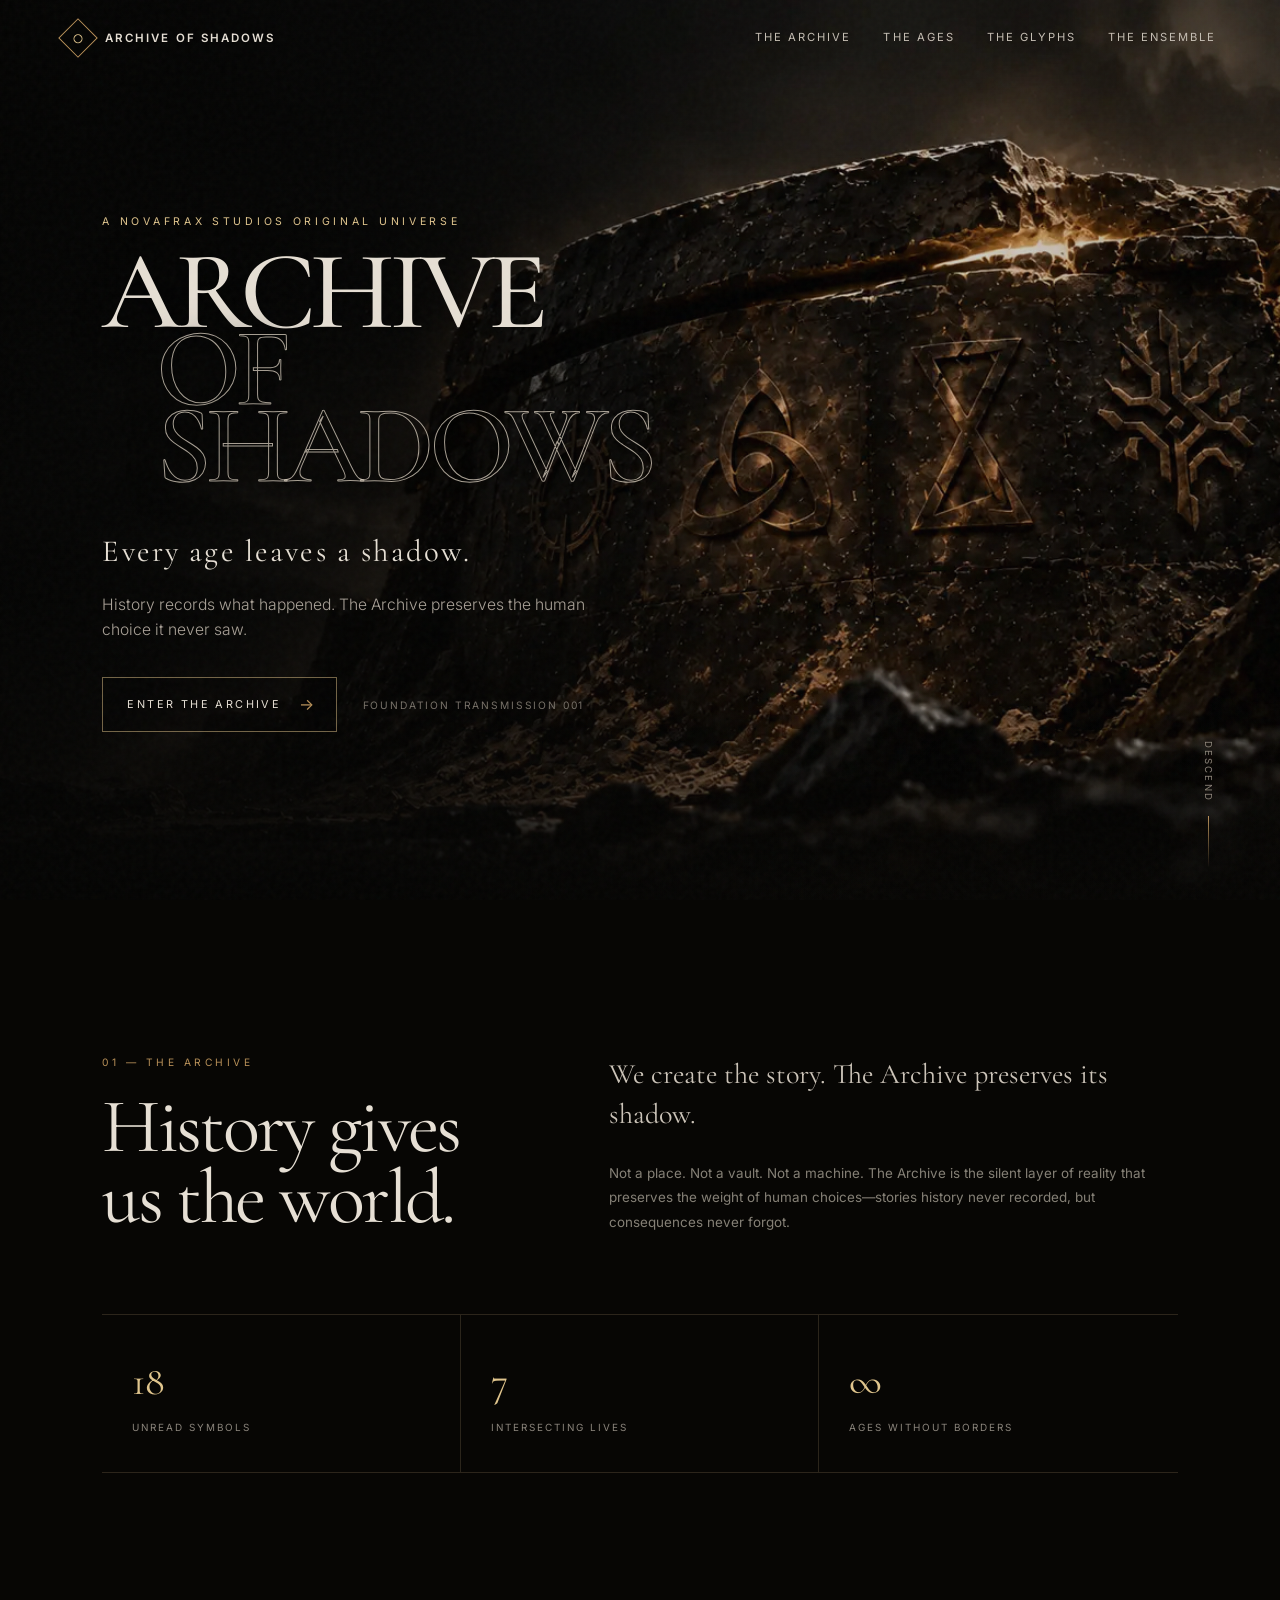
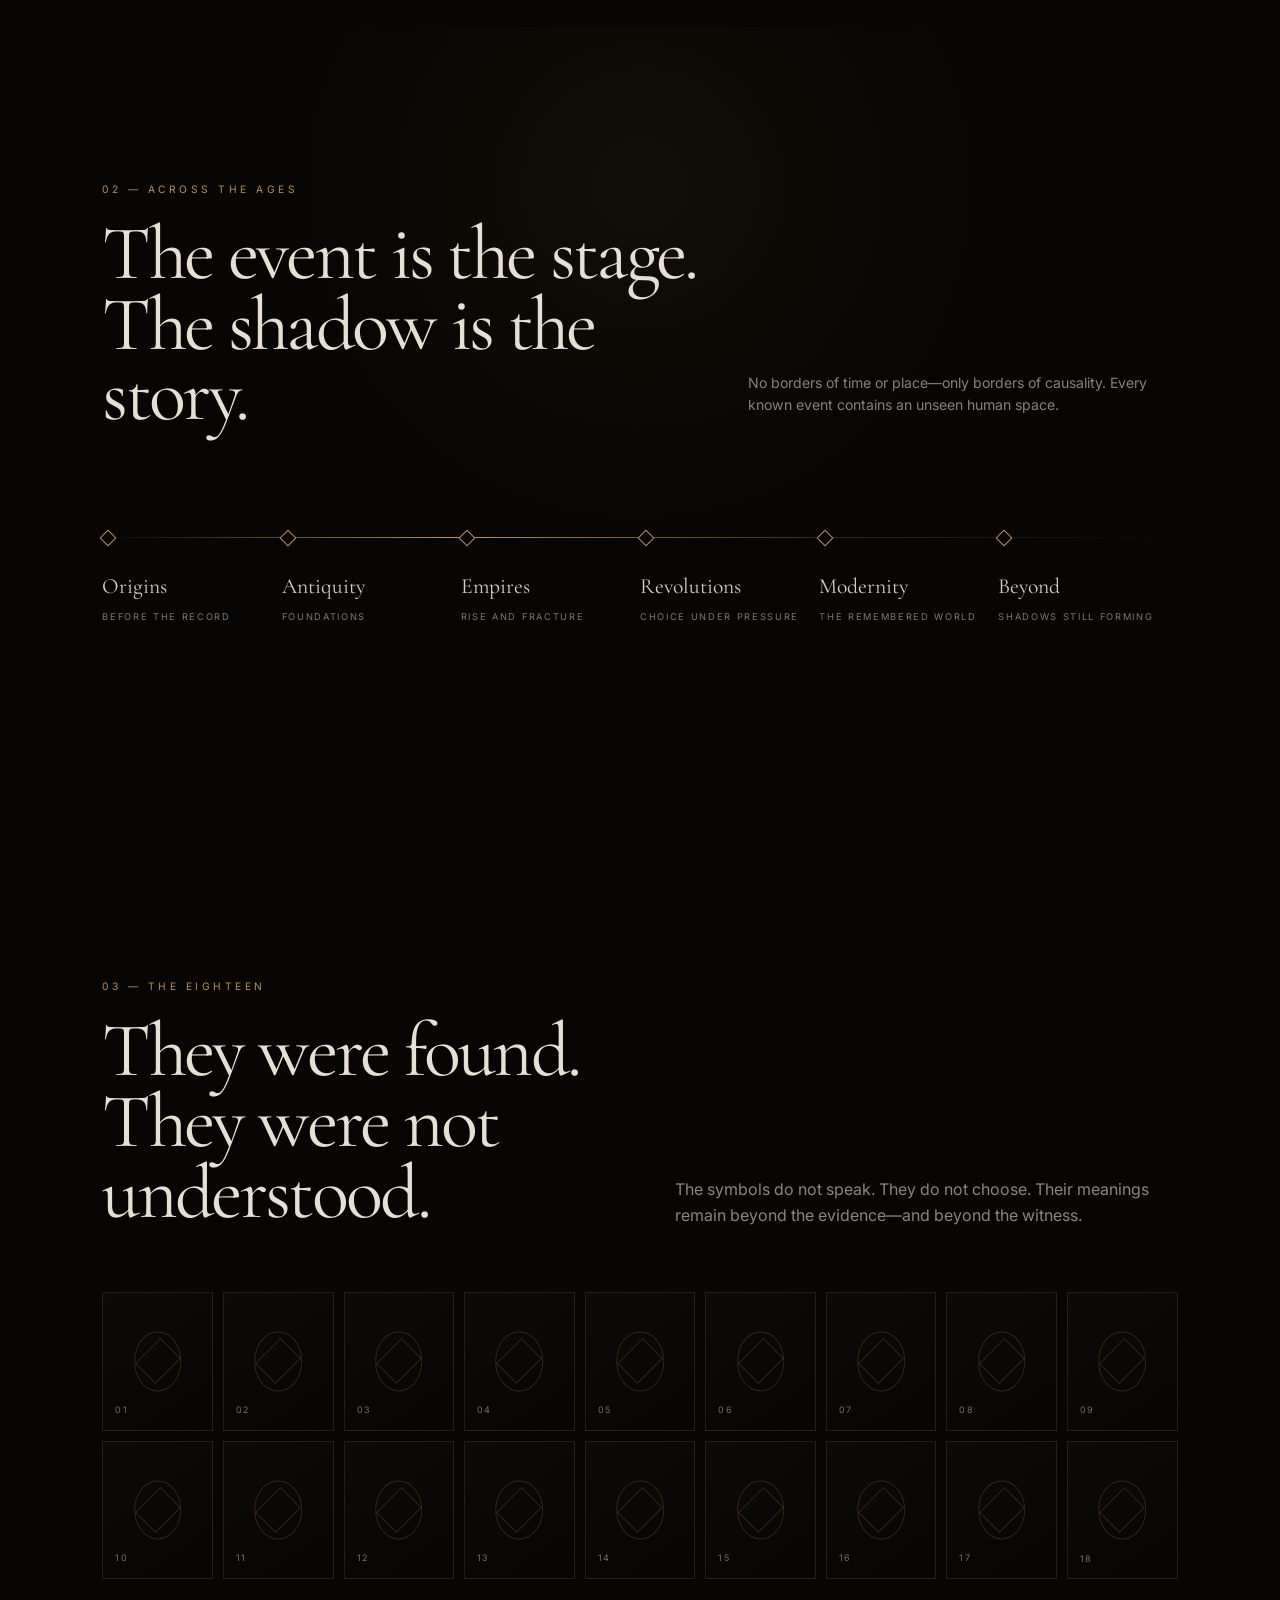
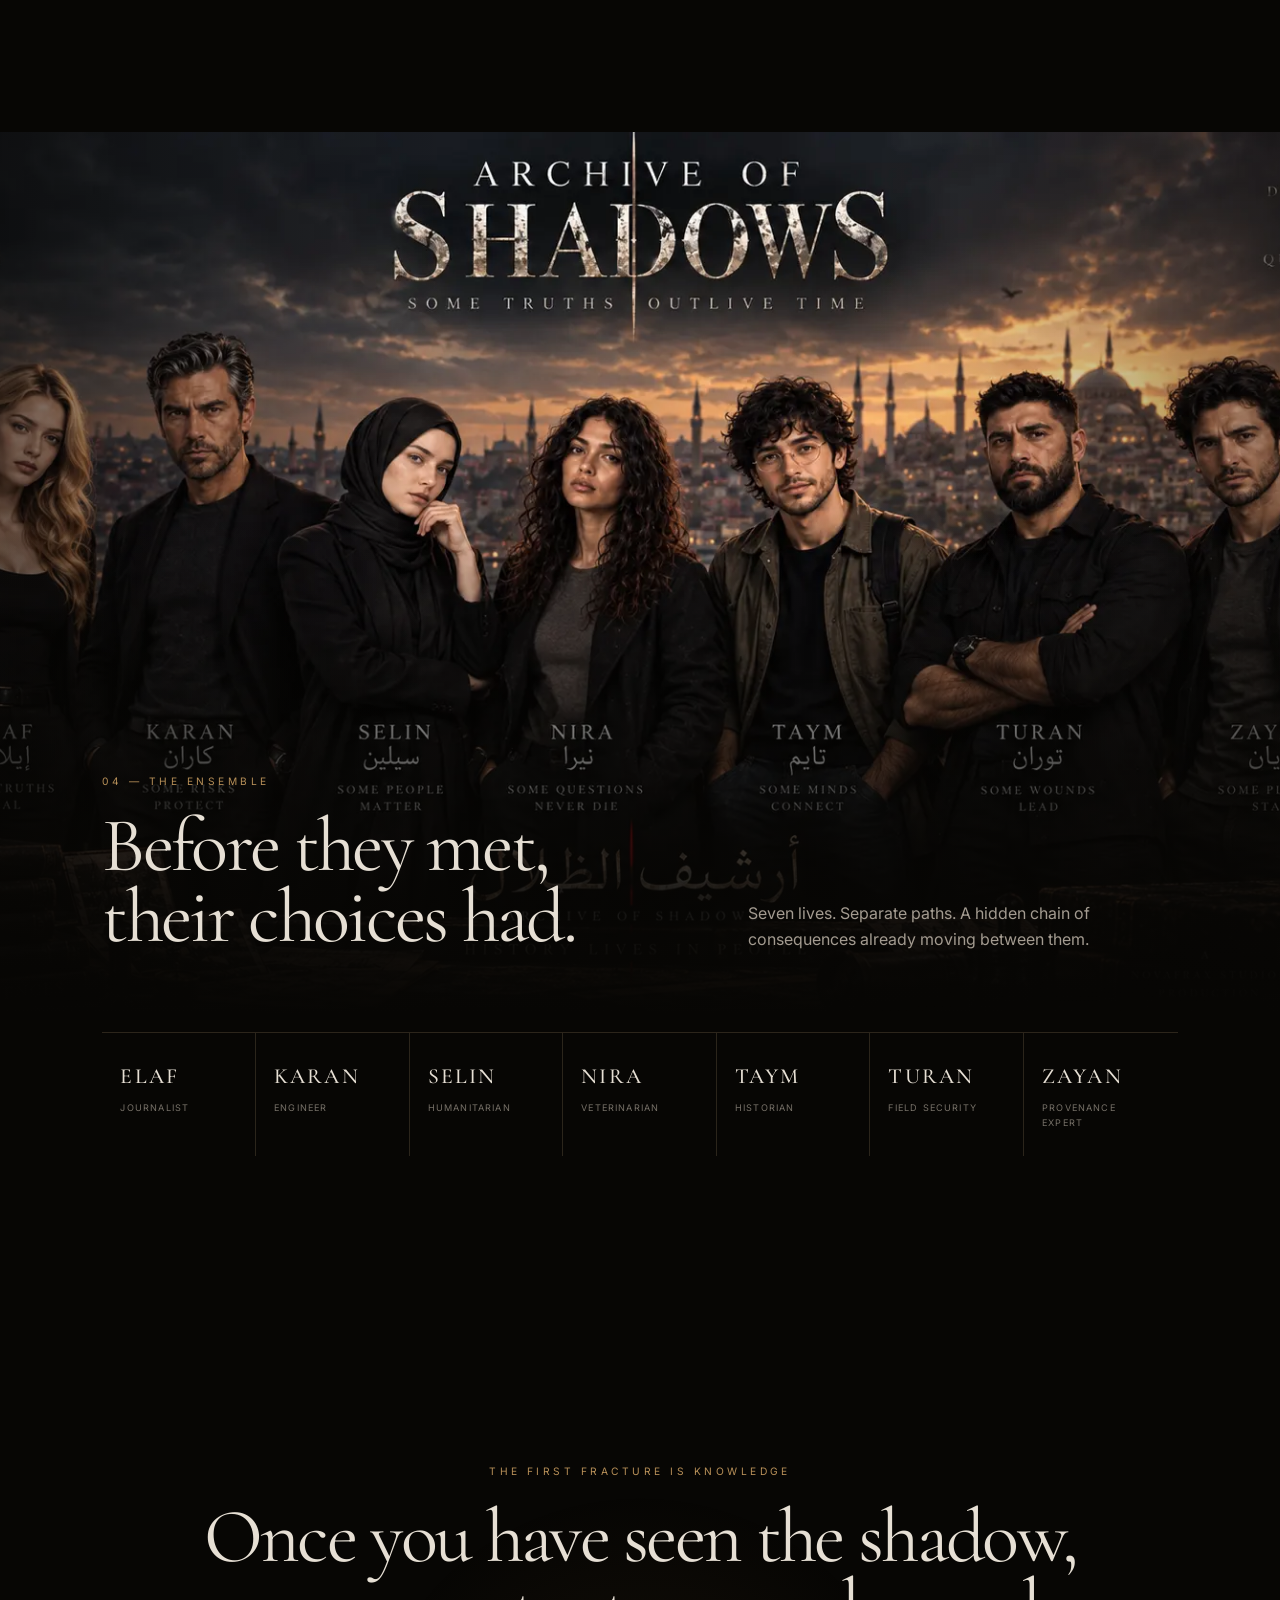
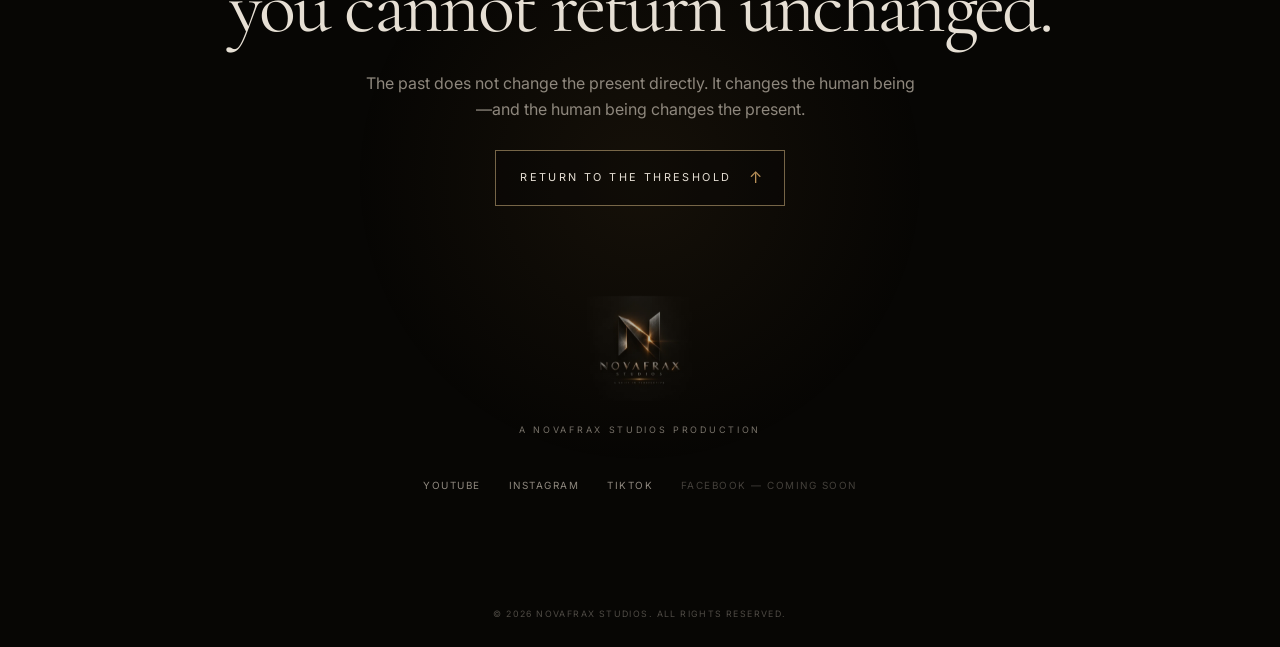
==== index.html @ 99625506 "Transform holding page into Archive of Shadows cinematic gateway" ====
<!doctype html>
<html lang="en">
<head>
  <meta charset="utf-8">
  <meta name="viewport" content="width=device-width,initial-scale=1,viewport-fit=cover">
  <title>Archive of Shadows — Every Age Leaves a Shadow</title>
  <meta name="description" content="A cinematic original universe where history gives us the world—and we reveal the human stories it never recorded.">
  <meta name="theme-color" content="#070604">
  <meta property="og:title" content="Archive of Shadows">
  <meta property="og:description" content="Every age leaves a shadow.">
  <meta property="og:type" content="website">
  <meta property="og:url" content="https://novafraxstudios.com">
  <link rel="preload" href="assets/archive-hero.webp" as="image" type="image/webp" fetchpriority="high">
  <link rel="icon" type="image/svg+xml" href="data:image/svg+xml,%3Csvg xmlns='http://www.w3.org/2000/svg' viewBox='0 0 64 64'%3E%3Crect width='64' height='64' rx='12' fill='%23070604'/%3E%3Cpath d='M32 10 48 19v26L32 54 16 45V19Z' fill='none' stroke='%23b99159' stroke-width='2'/%3E%3Cpath d='M32 17v30M20 24l24 16M44 24 20 40' stroke='%23d6b77e' stroke-width='1.5'/%3E%3Ccircle cx='32' cy='32' r='4' fill='%23d6b77e'/%3E%3C/svg%3E">
  <style>
    @import url('https://fonts.googleapis.com/css2?family=Cormorant+Garamond:wght@400;500;600&family=Inter:wght@300;400;500;600&display=swap');
    :root{--ink:#070604;--paper:#e6dfd4;--muted:#9c958a;--gold:#b99159;--gold2:#e0c58d;--line:rgba(213,185,132,.18);--serif:'Cormorant Garamond',Georgia,serif;--sans:Inter,Arial,sans-serif}
    *{box-sizing:border-box}html{scroll-behavior:smooth;background:var(--ink)}body{margin:0;background:var(--ink);color:var(--paper);font-family:var(--sans);font-size:16px;line-height:1.6;overflow-x:hidden}a{color:inherit}button,a{-webkit-tap-highlight-color:transparent}.grain{position:fixed;inset:0;z-index:99;pointer-events:none;opacity:.055;background-image:url("data:image/svg+xml,%3Csvg viewBox='0 0 180 180' xmlns='http://www.w3.org/2000/svg'%3E%3Cfilter id='n'%3E%3CfeTurbulence type='fractalNoise' baseFrequency='.9' numOctaves='4' stitchTiles='stitch'/%3E%3C/filter%3E%3Crect width='100%25' height='100%25' filter='url(%23n)' opacity='.6'/%3E%3C/svg%3E")}.nav{position:fixed;top:0;left:0;right:0;z-index:40;display:flex;align-items:center;justify-content:space-between;padding:24px clamp(22px,5vw,76px);transition:.4s}.nav.scrolled{background:rgba(7,6,4,.84);backdrop-filter:blur(18px);border-bottom:1px solid var(--line);padding-top:15px;padding-bottom:15px}.wordmark{text-decoration:none;display:flex;gap:13px;align-items:center;letter-spacing:.18em;font-size:.72rem;font-weight:600}.seal{width:28px;height:28px;border:1px solid var(--gold);transform:rotate(45deg);display:grid;place-items:center}.seal:after{content:'';width:7px;height:7px;border:1px solid var(--gold2);border-radius:50%}.navlinks{display:flex;gap:32px}.navlinks a{text-decoration:none;color:#c5beb3;font-size:.7rem;letter-spacing:.18em;text-transform:uppercase;position:relative}.navlinks a:after{content:'';position:absolute;left:0;right:100%;bottom:-7px;height:1px;background:var(--gold);transition:.35s}.navlinks a:hover:after,.navlinks a:focus-visible:after{right:0}.menu{display:none;background:none;border:0;color:white;font-size:1.25rem}.hero{min-height:100svh;position:relative;display:flex;align-items:center;padding:130px clamp(24px,8vw,144px) 84px;isolation:isolate}.hero:before{content:'';position:absolute;inset:0;z-index:-3;background:url('assets/archive-hero.webp') center/cover no-repeat}.hero:after{content:'';position:absolute;inset:0;z-index:-2;background:linear-gradient(90deg,rgba(4,4,3,.96) 0%,rgba(4,4,3,.78) 31%,rgba(4,4,3,.15) 66%,rgba(4,4,3,.3) 100%),linear-gradient(0deg,#070604 0%,transparent 24%)}.hero-copy{width:min(680px,54vw);animation:rise 1.25s cubic-bezier(.2,.8,.2,1) both}.eyebrow{color:var(--gold2);font-size:.66rem;letter-spacing:.35em;text-transform:uppercase;margin-bottom:24px}.hero h1{font-family:var(--serif);font-size:clamp(4.2rem,8.7vw,9rem);font-weight:500;letter-spacing:-.055em;line-height:.69;margin:0;text-shadow:0 4px 35px #000}.hero h1 span{display:block;margin-left:.48em;color:transparent;-webkit-text-stroke:1px rgba(235,224,206,.7)}.promise{font-family:var(--serif);font-size:clamp(1.45rem,2.4vw,2.15rem);font-weight:400;letter-spacing:.07em;margin:42px 0 12px}.lede{max-width:535px;color:#aaa298;font-weight:300;font-size:.98rem}.hero-actions{display:flex;align-items:center;gap:26px;margin-top:35px}.primary{display:inline-flex;align-items:center;gap:18px;text-decoration:none;border:1px solid rgba(217,188,132,.52);padding:14px 19px 14px 24px;font-size:.68rem;letter-spacing:.22em;text-transform:uppercase;background:rgba(5,5,4,.3);transition:.35s}.primary b{font-size:1rem;color:var(--gold);font-weight:400;transition:.35s}.primary:hover{background:rgba(185,145,89,.12);border-color:var(--gold2)}.primary:hover b{transform:translateX(4px)}.chapter{color:#777168;font-size:.64rem;letter-spacing:.18em;text-transform:uppercase}.scroll-mark{position:absolute;bottom:32px;right:5vw;display:flex;align-items:center;gap:14px;color:#8a8277;font-size:.6rem;letter-spacing:.22em;text-transform:uppercase;writing-mode:vertical-rl}.scroll-mark:after{content:'';height:52px;width:1px;background:linear-gradient(var(--gold),transparent)}.section{padding:clamp(90px,12vw,180px) clamp(24px,8vw,144px);position:relative}.kicker{font-size:.64rem;letter-spacing:.34em;text-transform:uppercase;color:var(--gold);margin-bottom:22px}.display{font-family:var(--serif);font-weight:400;font-size:clamp(3rem,6vw,6.2rem);letter-spacing:-.035em;line-height:.92;margin:0}.manifesto{display:grid;grid-template-columns:.8fr 1.2fr;gap:clamp(50px,10vw,160px);align-items:start}.manifesto .copy{max-width:680px}.manifesto .copy p{font-family:var(--serif);font-size:clamp(1.35rem,2.2vw,2rem);line-height:1.45;color:#cbc3b8;margin:0 0 26px}.manifesto .copy small{display:block;color:#858076;font-size:.84rem;line-height:1.8}.axioms{margin-top:80px;border-top:1px solid var(--line);border-bottom:1px solid var(--line);display:grid;grid-template-columns:repeat(3,1fr)}.axiom{padding:34px 30px;border-right:1px solid var(--line)}.axiom:last-child{border:0}.axiom b{display:block;font-family:var(--serif);font-size:2.5rem;font-weight:400;color:var(--gold2)}.axiom span{font-size:.62rem;letter-spacing:.2em;text-transform:uppercase;color:#8b857c}.timeline{background:radial-gradient(circle at 50% 20%,rgba(156,117,62,.08),transparent 42%)}.timeline-head{display:flex;justify-content:space-between;align-items:end;gap:30px}.timeline-head p{max-width:430px;color:#888177;font-size:.88rem}.ages{position:relative;margin-top:90px;display:grid;grid-template-columns:repeat(6,1fr);gap:0}.ages:before{content:'';position:absolute;left:0;right:0;top:16px;height:1px;background:linear-gradient(90deg,transparent,var(--gold),rgba(185,145,89,.25),transparent)}.age{position:relative;padding-top:48px;color:#7e786f;min-height:150px}.age:before{content:'';position:absolute;top:11px;left:0;width:10px;height:10px;border:1px solid var(--gold);background:var(--ink);transform:rotate(45deg);transition:.4s}.age:hover:before{background:var(--gold);box-shadow:0 0 22px rgba(217,174,106,.55)}.age b{font-family:var(--serif);font-weight:400;color:#d7cfc2;font-size:1.35rem}.age span{display:block;font-size:.58rem;letter-spacing:.18em;text-transform:uppercase;margin-top:7px}.glyph-section{overflow:hidden}.glyph-intro{display:grid;grid-template-columns:1fr 1fr;gap:70px;align-items:end}.glyph-intro p{max-width:480px;color:#8c857b;margin:0}.glyph-grid{display:grid;grid-template-columns:repeat(9,1fr);gap:10px;margin-top:64px}.glyph{aspect-ratio:1/1.25;border:1px solid rgba(203,177,129,.14);background:linear-gradient(145deg,rgba(255,255,255,.025),rgba(255,255,255,0));color:#756f66;display:flex;align-items:flex-end;justify-content:space-between;padding:12px;position:relative;overflow:hidden;cursor:default;transition:.45s}.glyph:before,.glyph:after{content:'';position:absolute;left:50%;top:50%;border:1px solid rgba(185,145,89,.22);transform:translate(-50%,-50%) rotate(45deg);transition:.5s}.glyph:before{width:25%;height:25%}.glyph:after{width:42%;height:42%;border-radius:50%;transform:translate(-50%,-50%)}.glyph:hover{border-color:rgba(215,183,126,.55);background:radial-gradient(circle at 50% 47%,rgba(185,145,89,.12),transparent 55%);color:var(--gold2)}.glyph:hover:before{transform:translate(-50%,-50%) rotate(135deg);box-shadow:0 0 20px rgba(185,145,89,.2)}.glyph:hover:after{transform:translate(-50%,-50%) scale(.8)}.glyph span{font-size:.56rem;letter-spacing:.14em}.glyph i{font-style:normal;font-size:.5rem;letter-spacing:.12em;opacity:0;transition:.4s}.glyph:hover i{opacity:1}.ensemble{min-height:100vh;display:flex;align-items:flex-end;background:#080706 url('assets/the-ensemble.webp') center 18%/cover no-repeat;padding-bottom:80px;isolation:isolate}.ensemble:after{content:'';position:absolute;inset:0;z-index:-1;background:linear-gradient(0deg,#070604 2%,rgba(7,6,4,.9) 15%,transparent 58%),linear-gradient(90deg,rgba(7,6,4,.55),transparent 35%,transparent 68%,rgba(7,6,4,.35))}.ensemble-copy{width:100%;display:flex;align-items:end;justify-content:space-between;gap:40px}.ensemble-copy p{max-width:430px;color:#a39b90;margin:0}.names{padding-top:0}.name-grid{display:grid;grid-template-columns:repeat(7,1fr);border-top:1px solid var(--line)}.person{padding:26px 18px;border-right:1px solid var(--line)}.person:last-child{border:0}.person b{font-family:var(--serif);font-weight:500;font-size:1.35rem;letter-spacing:.1em}.person span{display:block;color:#777168;font-size:.57rem;letter-spacing:.13em;text-transform:uppercase;margin-top:7px}.finale{text-align:center;min-height:80vh;display:flex;flex-direction:column;justify-content:center;align-items:center;background:radial-gradient(circle at 50% 50%,rgba(153,113,56,.1),transparent 36%)}.finale .display{max-width:920px}.finale p{color:#8e877d;max-width:560px;margin:28px auto}.producer{margin-top:90px}.producer img{width:105px;opacity:.72;mix-blend-mode:screen}.producer span{display:block;color:#777168;font-size:.56rem;letter-spacing:.3em;text-transform:uppercase;margin-top:15px}.social{display:flex;gap:28px;margin-top:40px}.social a,.social span{text-decoration:none;color:#8f887f;font-size:.62rem;letter-spacing:.15em;text-transform:uppercase}.social a:hover{color:var(--gold2)}.social .soon{opacity:.45}.copyright{position:absolute;bottom:26px;color:#4f4b45;font-size:.55rem;letter-spacing:.16em;text-transform:uppercase}.reveal{opacity:0;transform:translateY(35px);transition:opacity .9s,transform .9s}.reveal.visible{opacity:1;transform:none}@keyframes rise{from{opacity:0;transform:translateY(28px)}to{opacity:1;transform:none}}
    @media(max-width:900px){.navlinks{display:none}.menu{display:block}.hero{align-items:flex-end;padding-bottom:120px}.hero:before{background-position:62% center}.hero:after{background:linear-gradient(0deg,#070604 3%,rgba(7,6,4,.86) 37%,rgba(7,6,4,.17) 80%),linear-gradient(90deg,rgba(7,6,4,.76),transparent)}.hero-copy{width:100%}.hero h1{font-size:clamp(4rem,17vw,7rem);line-height:.72}.lede{max-width:90%}.manifesto,.glyph-intro{grid-template-columns:1fr}.axioms{grid-template-columns:1fr}.axiom{border-right:0;border-bottom:1px solid var(--line)}.timeline-head{display:block}.ages{grid-template-columns:repeat(3,1fr);row-gap:30px}.glyph-grid{grid-template-columns:repeat(6,1fr)}.ensemble{min-height:82vh;background-position:center top}.ensemble-copy{display:block}.ensemble-copy p{margin-top:22px}.name-grid{grid-template-columns:repeat(4,1fr)}.person:nth-child(4){border-right:0}}
    @media(max-width:560px){.nav{padding:19px 20px}.wordmark{font-size:.58rem}.hero{min-height:100svh;padding:110px 20px 90px}.hero:before{background-position:68% center}.eyebrow{font-size:.54rem;letter-spacing:.24em}.hero h1{font-size:18vw}.promise{font-size:1.5rem;margin-top:28px}.lede{font-size:.88rem}.chapter,.scroll-mark{display:none}.section{padding:90px 22px}.display{font-size:3.35rem}.ages{grid-template-columns:repeat(2,1fr)}.glyph-grid{grid-template-columns:repeat(3,1fr)}.glyph{padding:9px}.ensemble{min-height:72vh;background-size:auto 62%;background-position:center top;background-repeat:no-repeat;align-items:flex-end}.ensemble-copy .display{font-size:3rem}.name-grid{grid-template-columns:repeat(2,1fr)}.person:nth-child(even){border-right:0}.finale{min-height:88vh}.social{gap:18px;flex-wrap:wrap;justify-content:center}}
    @media(prefers-reduced-motion:reduce){html{scroll-behavior:auto}*,*:before,*:after{animation:none!important;transition:none!important}.reveal{opacity:1;transform:none}}
  </style>
</head>
<body>
  <div class="grain" aria-hidden="true"></div>
  <nav class="nav" aria-label="Primary navigation">
    <a class="wordmark" href="#top" aria-label="Archive of Shadows home"><span class="seal" aria-hidden="true"></span>ARCHIVE OF SHADOWS</a>
    <div class="navlinks"><a href="#archive">The Archive</a><a href="#ages">The Ages</a><a href="#glyphs">The Glyphs</a><a href="#ensemble">The Ensemble</a></div>
    <button class="menu" aria-label="Open navigation" aria-expanded="false">☰</button>
  </nav>

  <header class="hero" id="top">
    <div class="hero-copy">
      <div class="eyebrow">A Novafrax Studios Original Universe</div>
      <h1>ARCHIVE <span>OF SHADOWS</span></h1>
      <div class="promise">Every age leaves a shadow.</div>
      <p class="lede">History records what happened. The Archive preserves the human choice it never saw.</p>
      <div class="hero-actions"><a class="primary" href="#archive">Enter the Archive <b>→</b></a><span class="chapter">Foundation transmission 001</span></div>
    </div>
    <div class="scroll-mark" aria-hidden="true">Descend</div>
  </header>

  <main>
    <section class="section" id="archive">
      <div class="manifesto reveal">
        <div><div class="kicker">01 — The Archive</div><h2 class="display">History gives us the world.</h2></div>
        <div class="copy"><p>We create the story. The Archive preserves its shadow.</p><small>Not a place. Not a vault. Not a machine. The Archive is the silent layer of reality that preserves the weight of human choices—stories history never recorded, but consequences never forgot.</small></div>
      </div>
      <div class="axioms reveal">
        <div class="axiom"><b>18</b><span>Unread symbols</span></div>
        <div class="axiom"><b>7</b><span>Intersecting lives</span></div>
        <div class="axiom"><b>∞</b><span>Ages without borders</span></div>
      </div>
    </section>

    <section class="section timeline" id="ages">
      <div class="timeline-head reveal"><div><div class="kicker">02 — Across the Ages</div><h2 class="display">The event is the stage.<br>The shadow is the story.</h2></div><p>No borders of time or place—only borders of causality. Every known event contains an unseen human space.</p></div>
      <div class="ages reveal" aria-label="Ages of history">
        <div class="age"><b>Origins</b><span>Before the record</span></div><div class="age"><b>Antiquity</b><span>Foundations</span></div><div class="age"><b>Empires</b><span>Rise and fracture</span></div><div class="age"><b>Revolutions</b><span>Choice under pressure</span></div><div class="age"><b>Modernity</b><span>The remembered world</span></div><div class="age"><b>Beyond</b><span>Shadows still forming</span></div>
      </div>
    </section>

    <section class="section glyph-section" id="glyphs">
      <div class="glyph-intro reveal"><div><div class="kicker">03 — The Eighteen</div><h2 class="display">They were found.<br>They were not understood.</h2></div><p>The symbols do not speak. They do not choose. Their meanings remain beyond the evidence—and beyond the witness.</p></div>
      <div class="glyph-grid reveal" aria-label="Eighteen unidentified glyphs">
        <div class="glyph"><span>01</span><i>UNREAD</i></div><div class="glyph"><span>02</span><i>UNREAD</i></div><div class="glyph"><span>03</span><i>UNREAD</i></div><div class="glyph"><span>04</span><i>UNREAD</i></div><div class="glyph"><span>05</span><i>UNREAD</i></div><div class="glyph"><span>06</span><i>UNREAD</i></div><div class="glyph"><span>07</span><i>UNREAD</i></div><div class="glyph"><span>08</span><i>UNREAD</i></div><div class="glyph"><span>09</span><i>UNREAD</i></div><div class="glyph"><span>10</span><i>UNREAD</i></div><div class="glyph"><span>11</span><i>UNREAD</i></div><div class="glyph"><span>12</span><i>UNREAD</i></div><div class="glyph"><span>13</span><i>UNREAD</i></div><div class="glyph"><span>14</span><i>UNREAD</i></div><div class="glyph"><span>15</span><i>UNREAD</i></div><div class="glyph"><span>16</span><i>UNREAD</i></div><div class="glyph"><span>17</span><i>UNREAD</i></div><div class="glyph"><span>18</span><i>UNREAD</i></div>
      </div>
    </section>

    <section class="section ensemble" id="ensemble">
      <div class="ensemble-copy reveal"><div><div class="kicker">04 — The Ensemble</div><h2 class="display">Before they met,<br>their choices had.</h2></div><p>Seven lives. Separate paths. A hidden chain of consequences already moving between them.</p></div>
    </section>
    <section class="section names" aria-label="The ensemble">
      <div class="name-grid reveal"><div class="person"><b>ELAF</b><span>Journalist</span></div><div class="person"><b>KARAN</b><span>Engineer</span></div><div class="person"><b>SELIN</b><span>Humanitarian</span></div><div class="person"><b>NIRA</b><span>Veterinarian</span></div><div class="person"><b>TAYM</b><span>Historian</span></div><div class="person"><b>TURAN</b><span>Field security</span></div><div class="person"><b>ZAYAN</b><span>Provenance expert</span></div></div>
    </section>

    <section class="section finale">
      <div class="kicker reveal">The first fracture is knowledge</div>
      <h2 class="display reveal">Once you have seen the shadow,<br>you cannot return unchanged.</h2>
      <p class="reveal">The past does not change the present directly. It changes the human being—and the human being changes the present.</p>
      <a class="primary reveal" href="#top">Return to the threshold <b>↑</b></a>
      <div class="producer reveal"><img src="assets/novafrax.webp" alt="Novafrax Studios"><span>A Novafrax Studios Production</span></div>
      <div class="social reveal"><a href="https://youtube.com/@NovafraxStudios" target="_blank" rel="noopener noreferrer">YouTube</a><a href="https://instagram.com/novafraxstudios" target="_blank" rel="noopener noreferrer">Instagram</a><a href="https://tiktok.com/@novafraxstudios" target="_blank" rel="noopener noreferrer">TikTok</a><span class="soon" title="Coming soon">Facebook — Coming Soon</span></div>
      <div class="copyright">© 2026 Novafrax Studios. All rights reserved.</div>
    </section>
  </main>
  <script>
    const nav=document.querySelector('.nav');addEventListener('scroll',()=>nav.classList.toggle('scrolled',scrollY>40),{passive:true});
    const io=new IntersectionObserver(es=>es.forEach(e=>{if(e.isIntersecting){e.target.classList.add('visible');io.unobserve(e.target)}}),{threshold:.12});document.querySelectorAll('.reveal').forEach(e=>io.observe(e));
    const menu=document.querySelector('.menu');menu.addEventListener('click',()=>{const open=menu.getAttribute('aria-expanded')==='true';menu.setAttribute('aria-expanded',String(!open));document.querySelector('.navlinks').style.display=open?'':'flex'});
  </script>
</body>
</html>
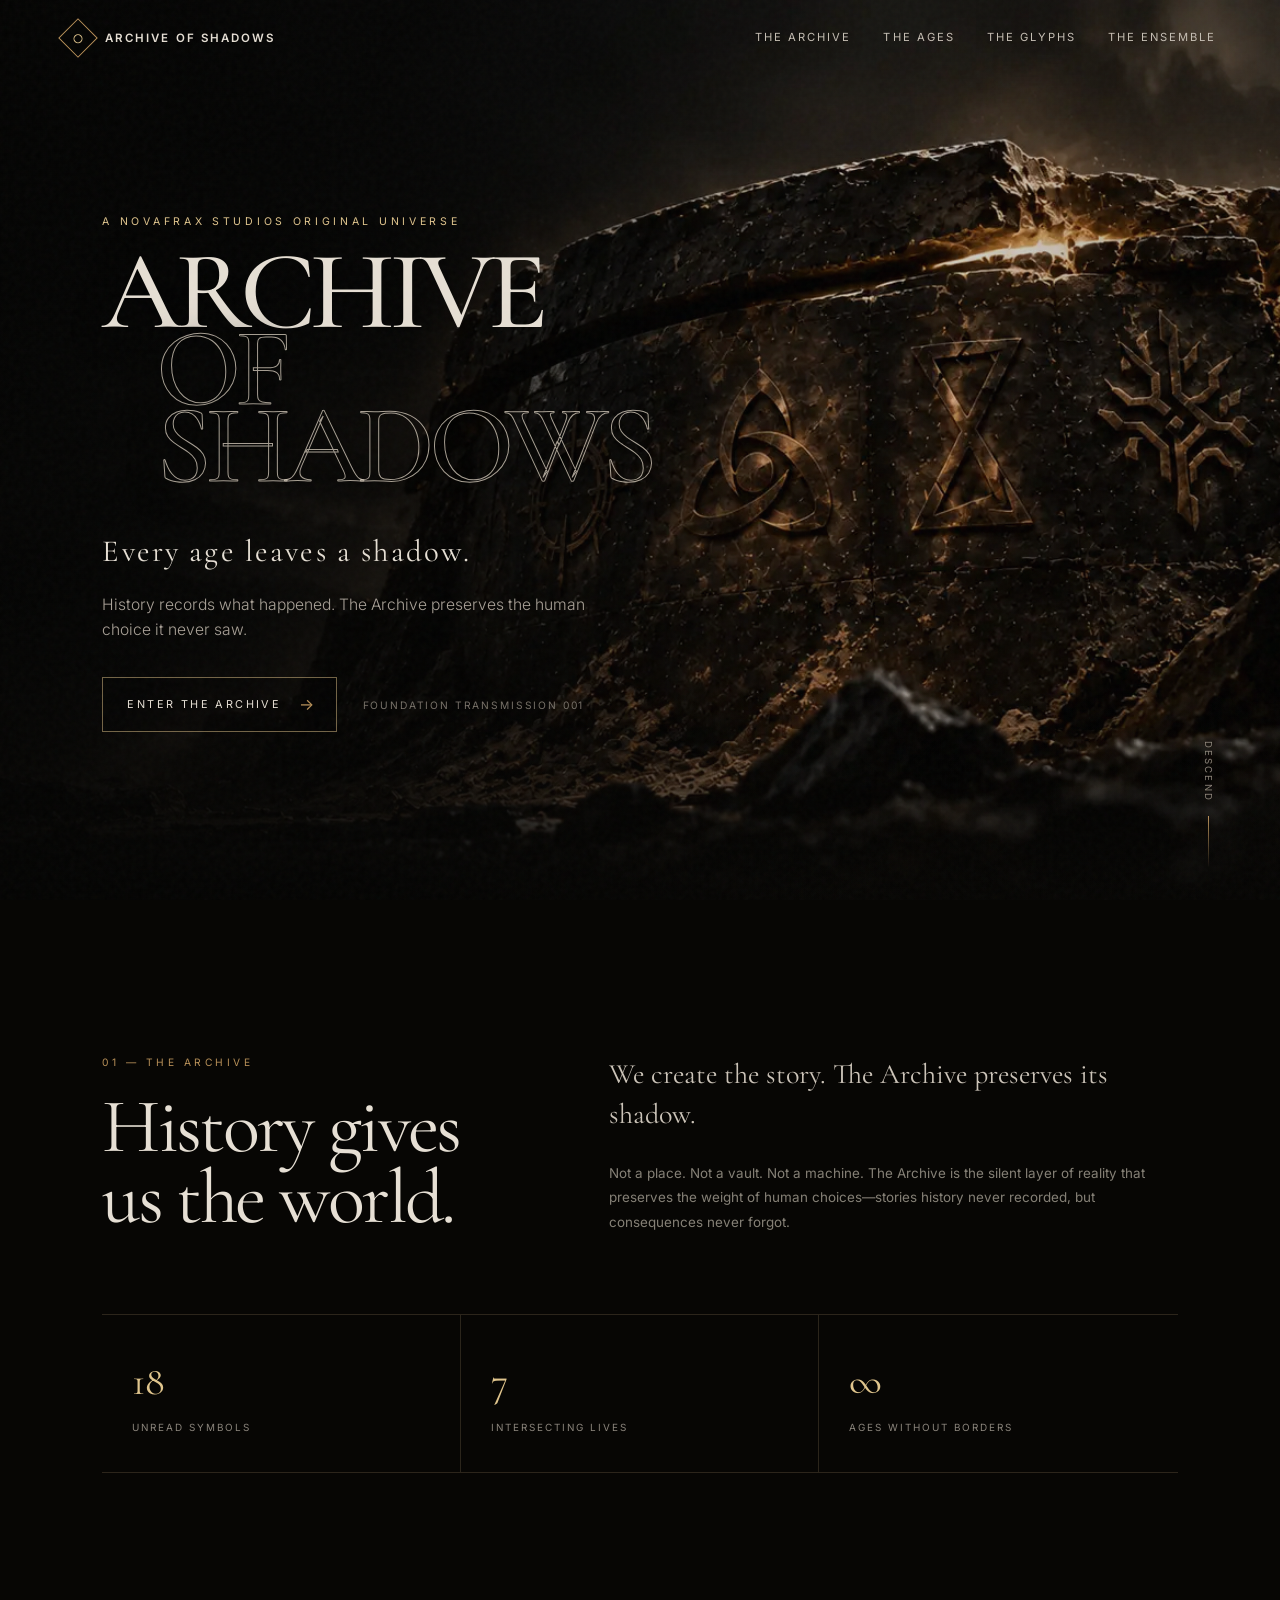
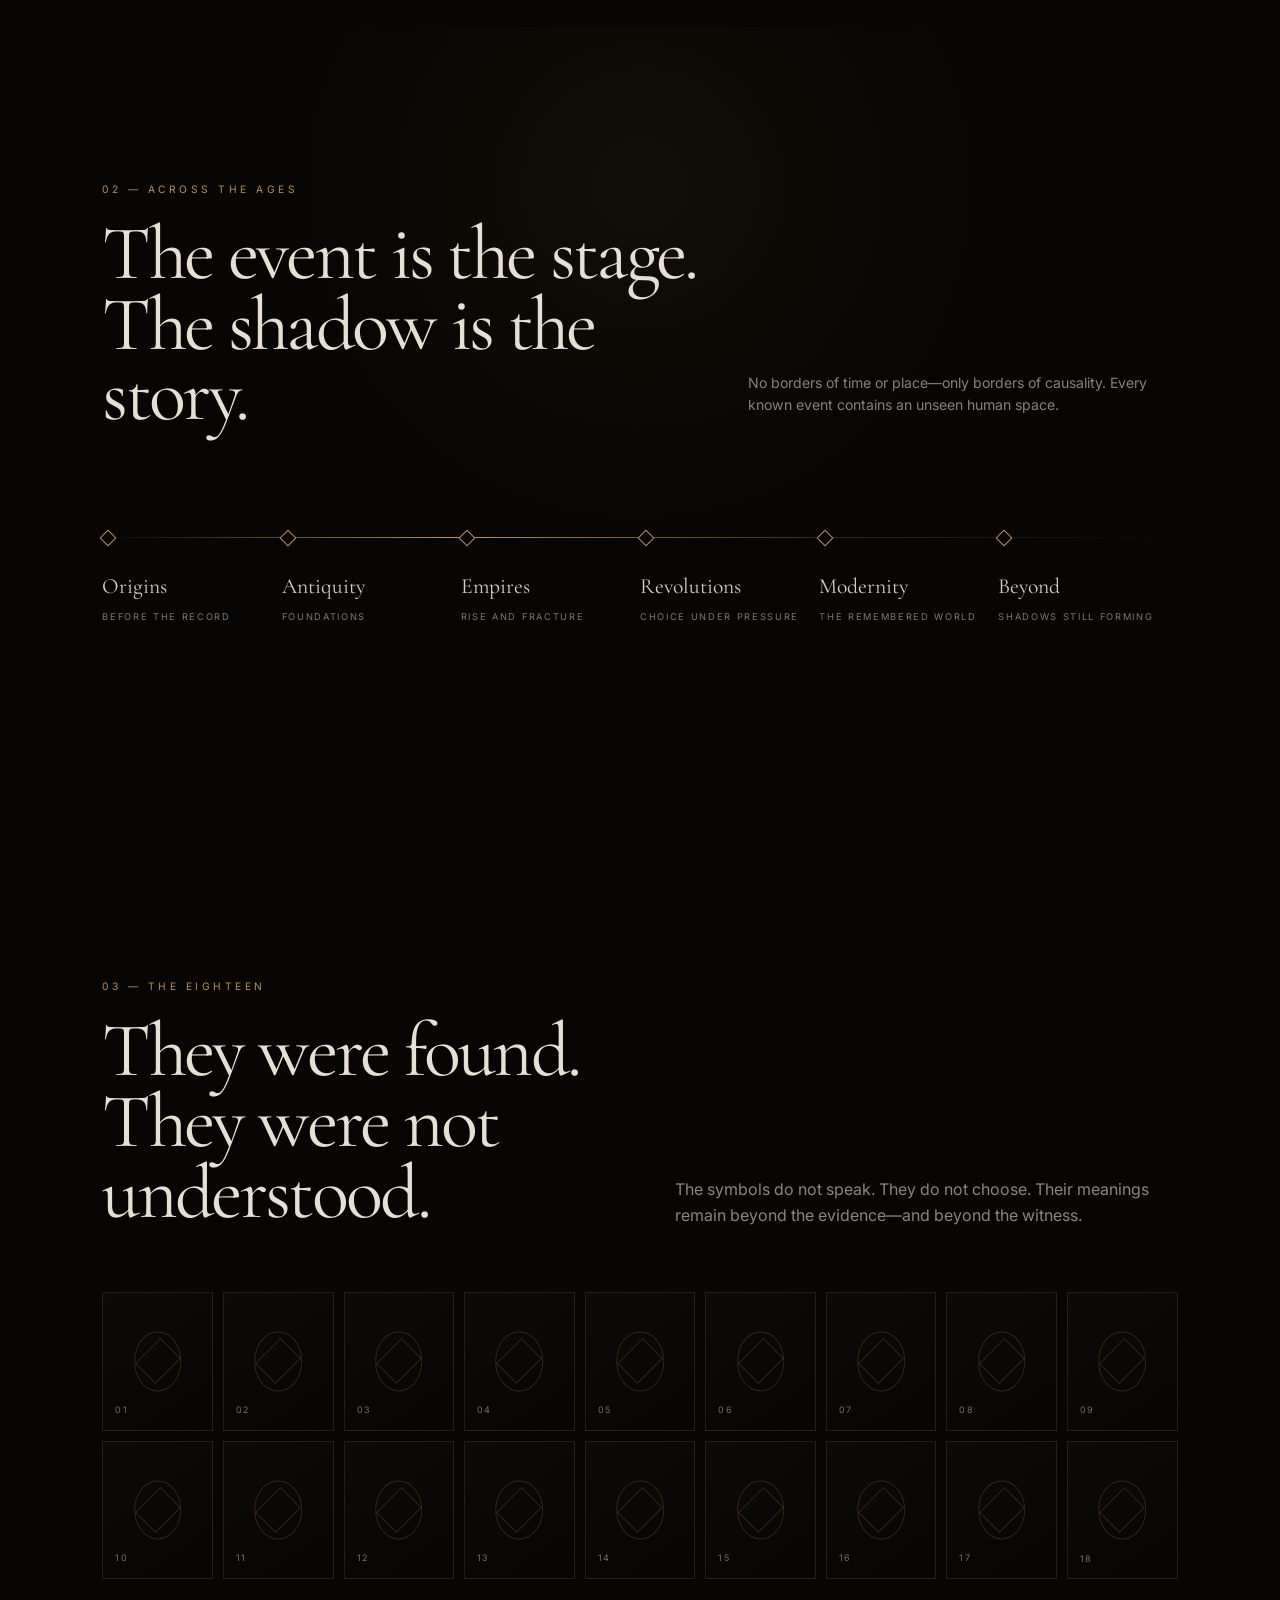
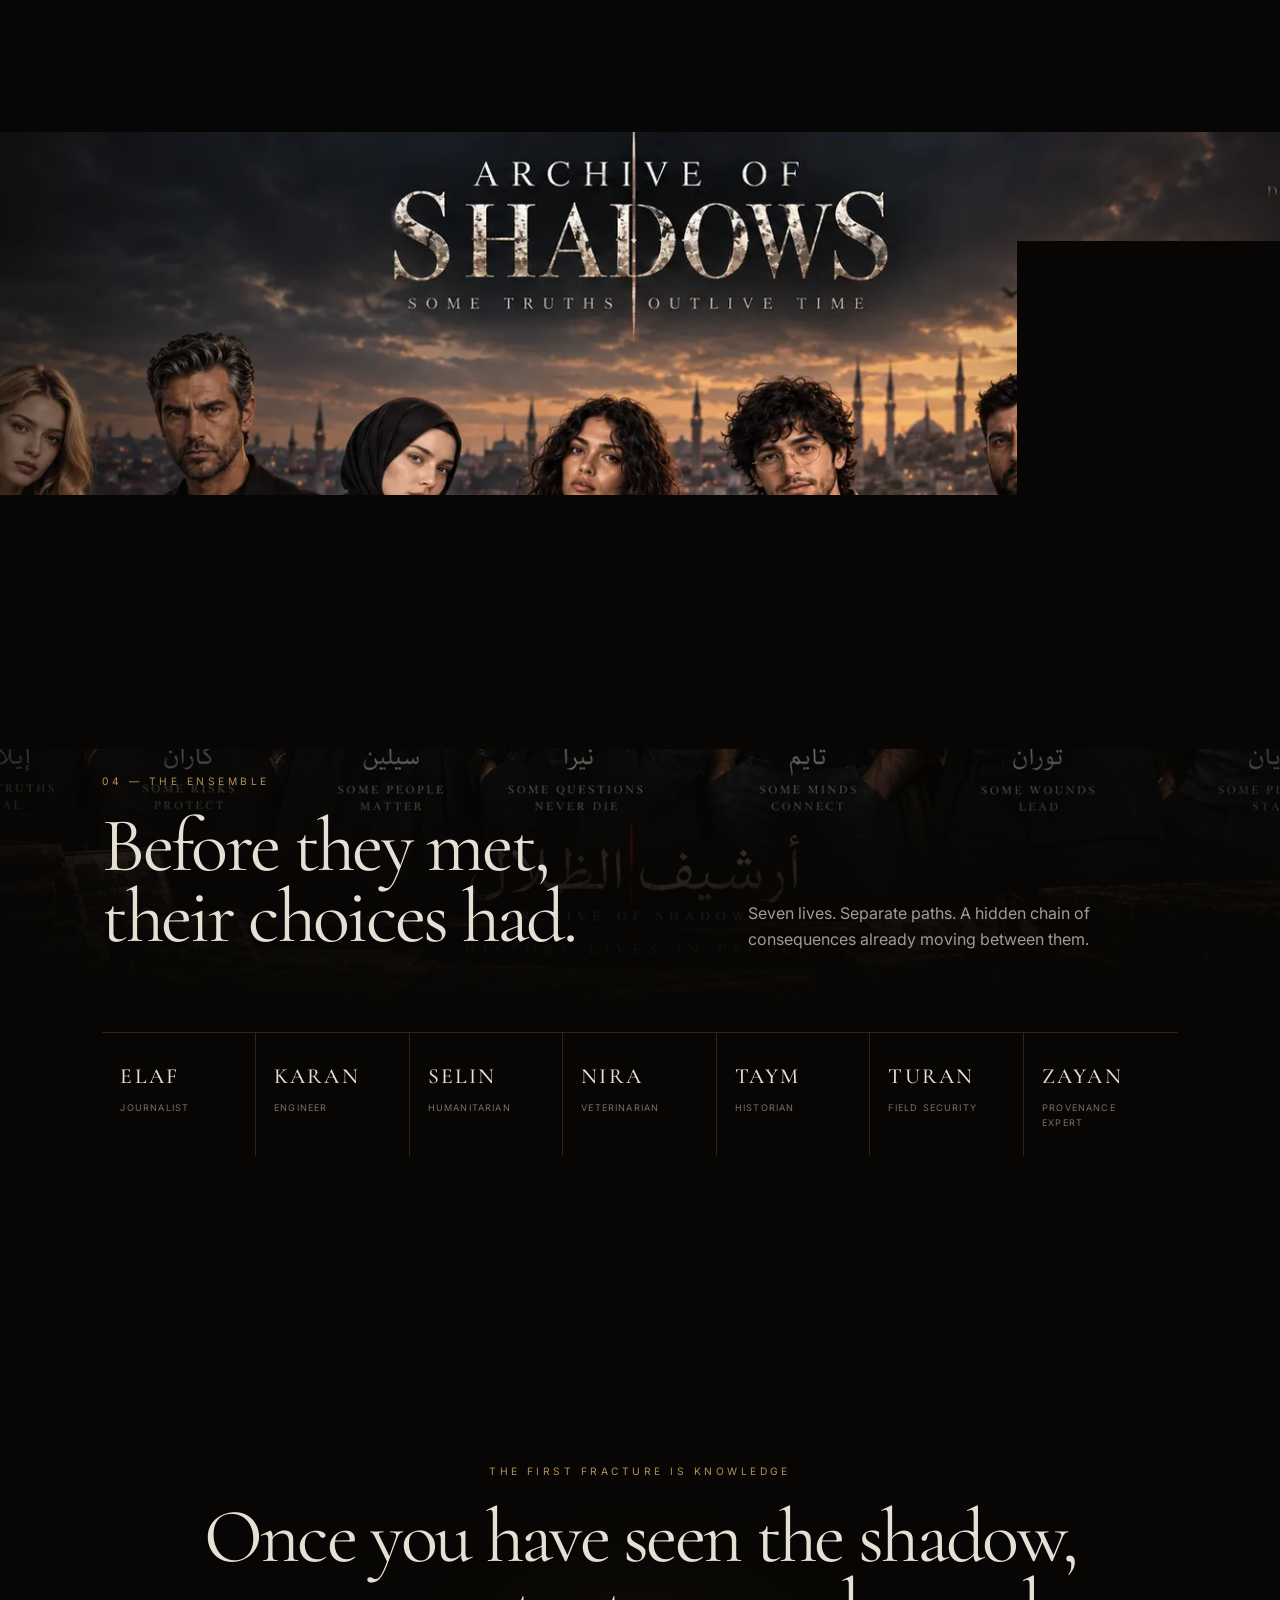
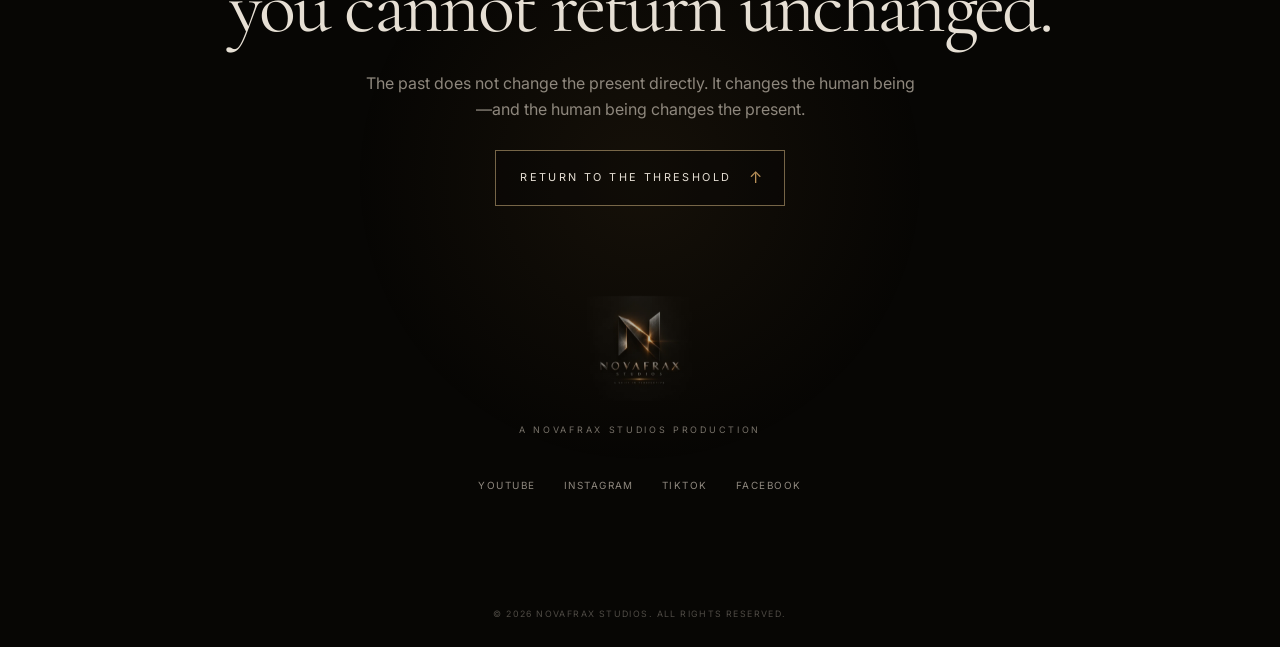
==== commit 56e527d6: "Add official Novafrax Studios Facebook link" ====
--- a/index.html
+++ b/index.html
@@ -80,7 +80,7 @@
       <p class="reveal">The past does not change the present directly. It changes the human being—and the human being changes the present.</p>
       <a class="primary reveal" href="#top">Return to the threshold <b>↑</b></a>
       <div class="producer reveal"><img src="assets/novafrax.webp" alt="Novafrax Studios"><span>A Novafrax Studios Production</span></div>
-      <div class="social reveal"><a href="https://youtube.com/@NovafraxStudios" target="_blank" rel="noopener noreferrer">YouTube</a><a href="https://instagram.com/novafraxstudios" target="_blank" rel="noopener noreferrer">Instagram</a><a href="https://tiktok.com/@novafraxstudios" target="_blank" rel="noopener noreferrer">TikTok</a><span class="soon" title="Coming soon">Facebook — Coming Soon</span></div>
+      <div class="social reveal"><a href="https://youtube.com/@NovafraxStudios" target="_blank" rel="noopener noreferrer">YouTube</a><a href="https://instagram.com/novafraxstudios" target="_blank" rel="noopener noreferrer">Instagram</a><a href="https://tiktok.com/@novafraxstudios" target="_blank" rel="noopener noreferrer">TikTok</a><a href="https://www.facebook.com/novafraxstudios/" target="_blank" rel="noopener noreferrer">Facebook</a></div>
       <div class="copyright">© 2026 Novafrax Studios. All rights reserved.</div>
     </section>
   </main>
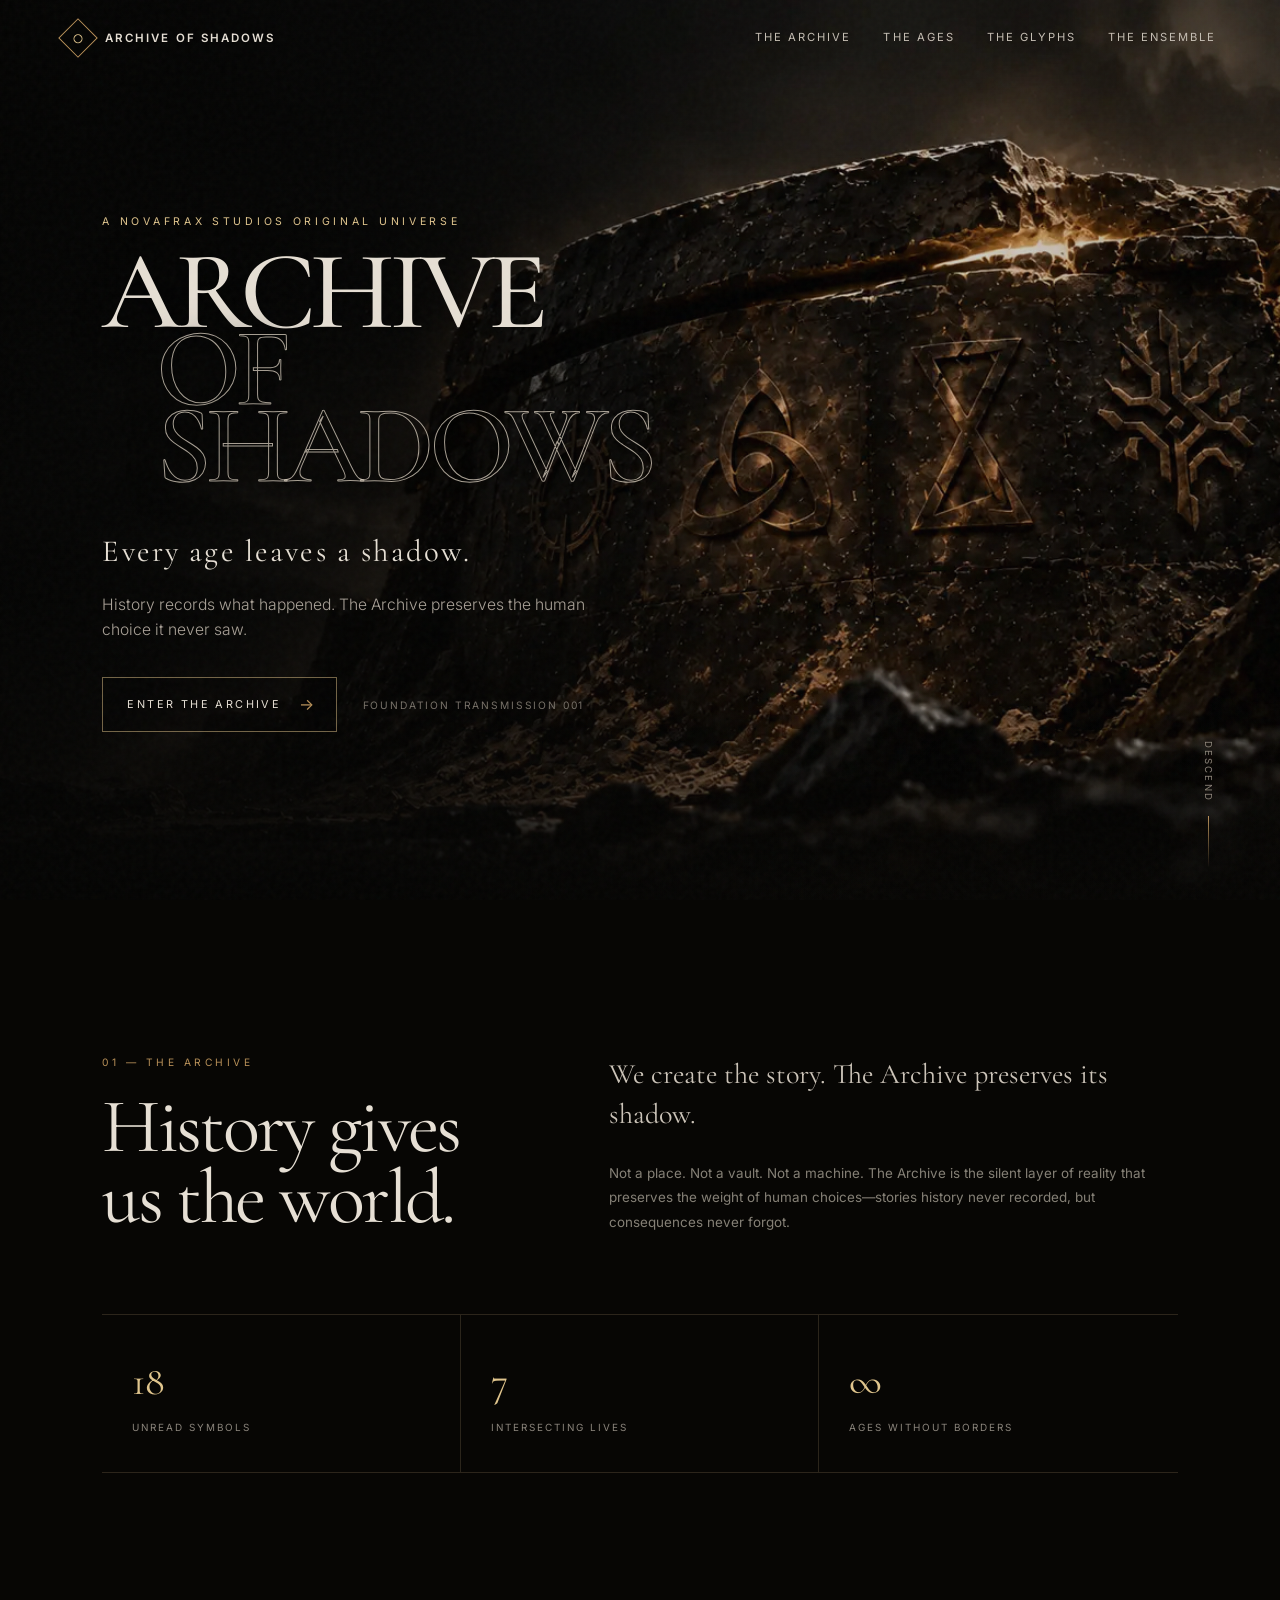
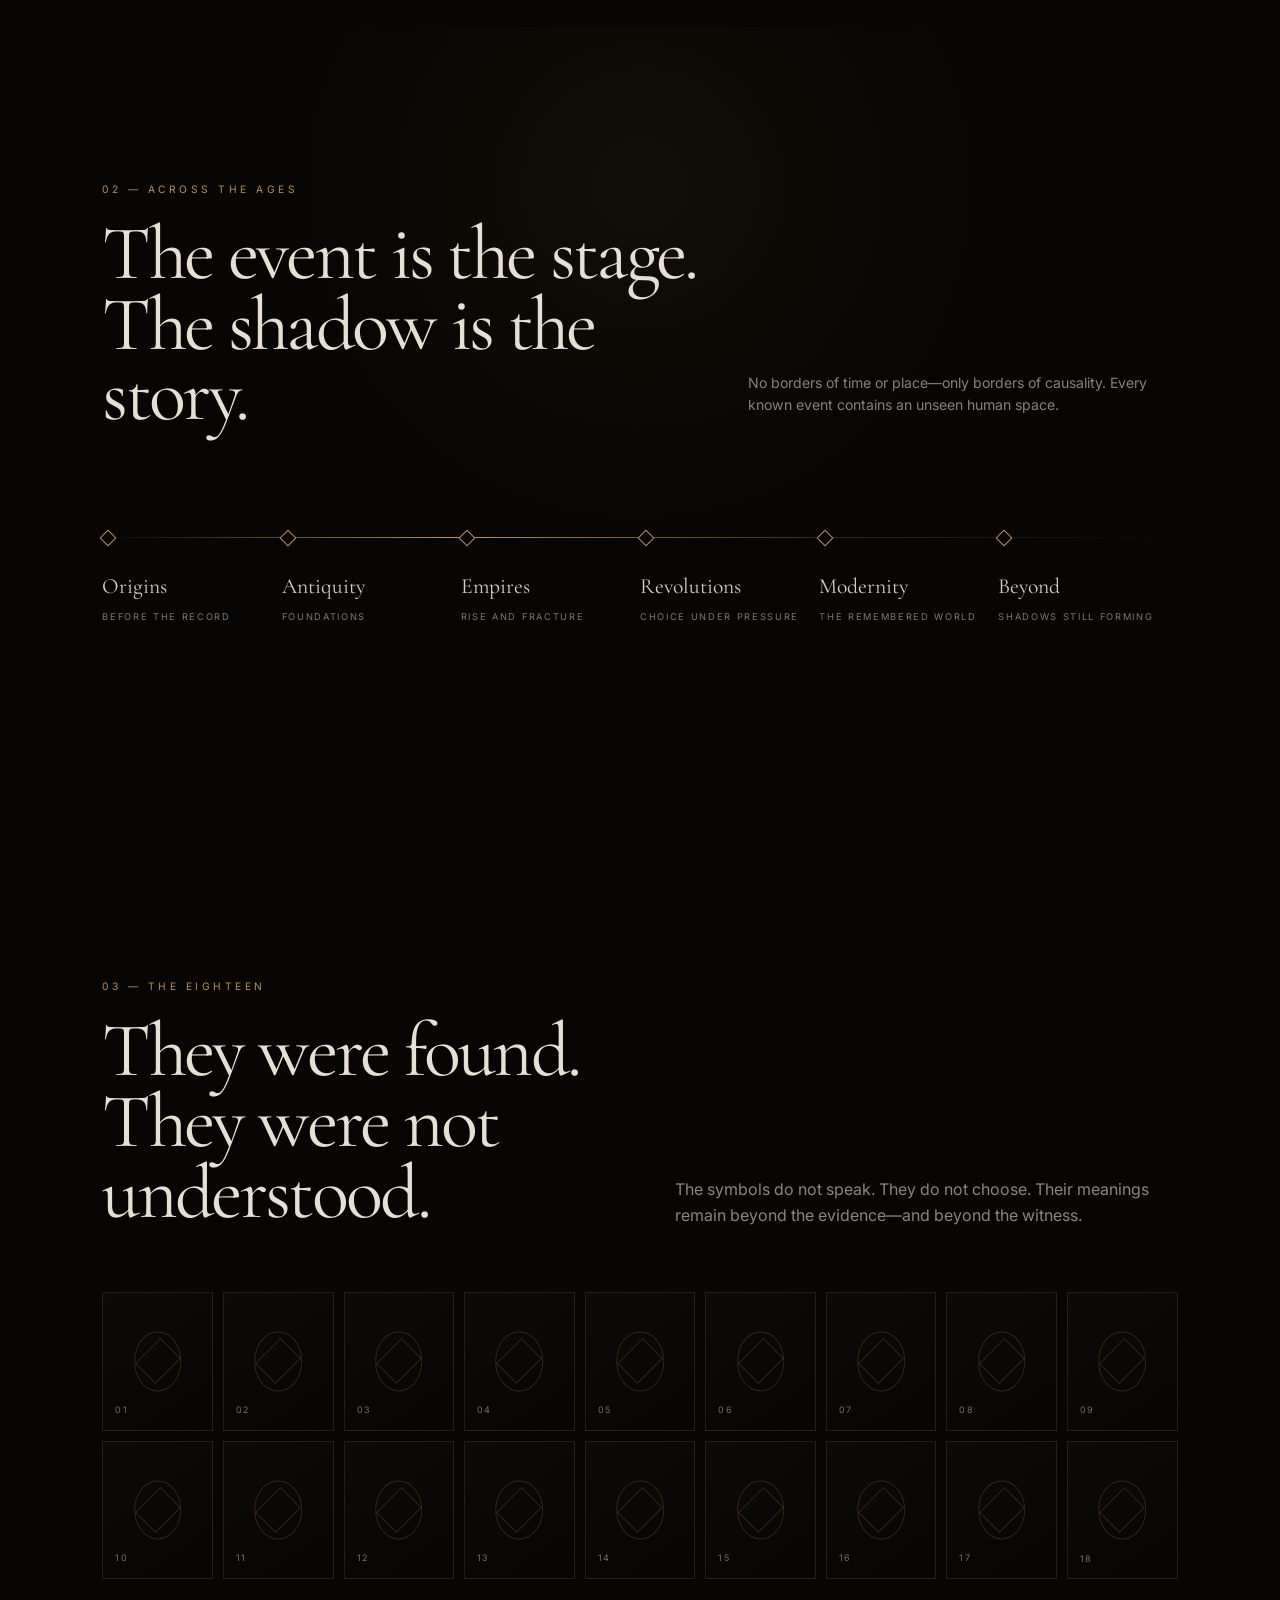
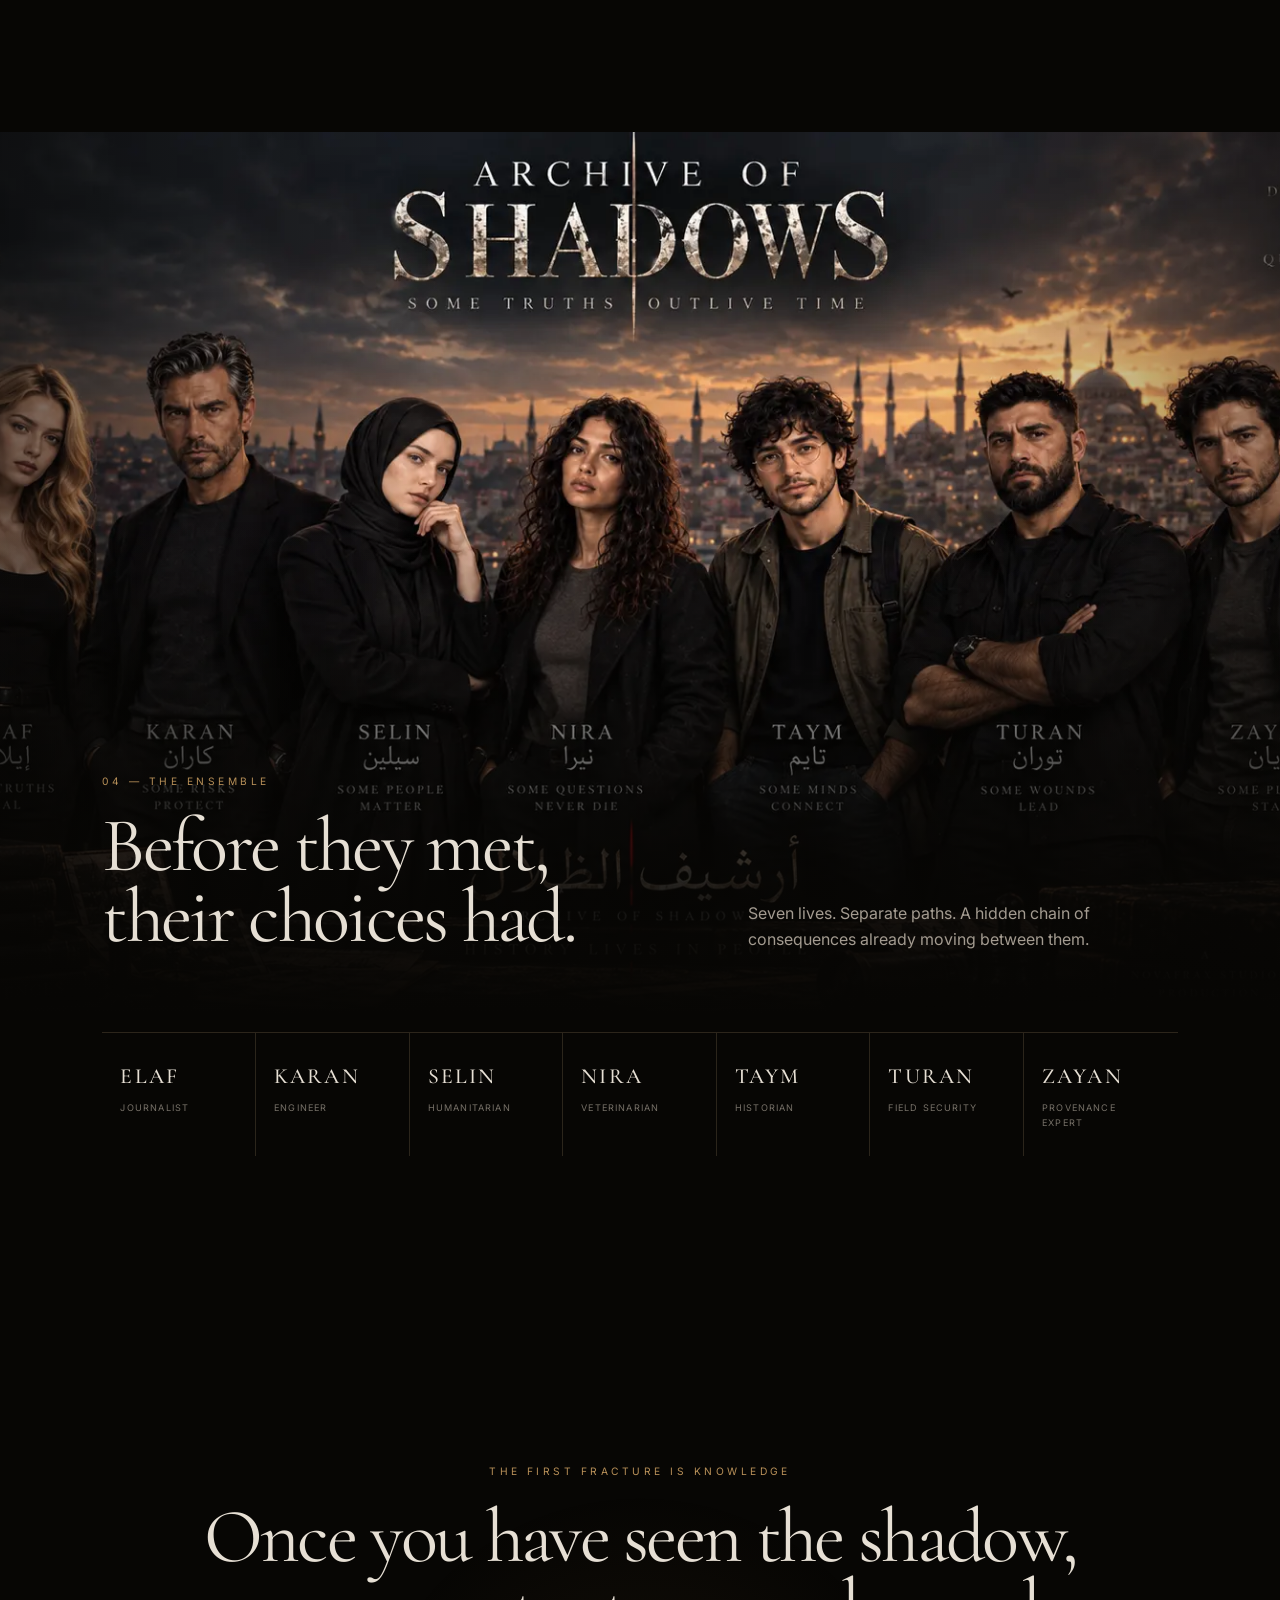
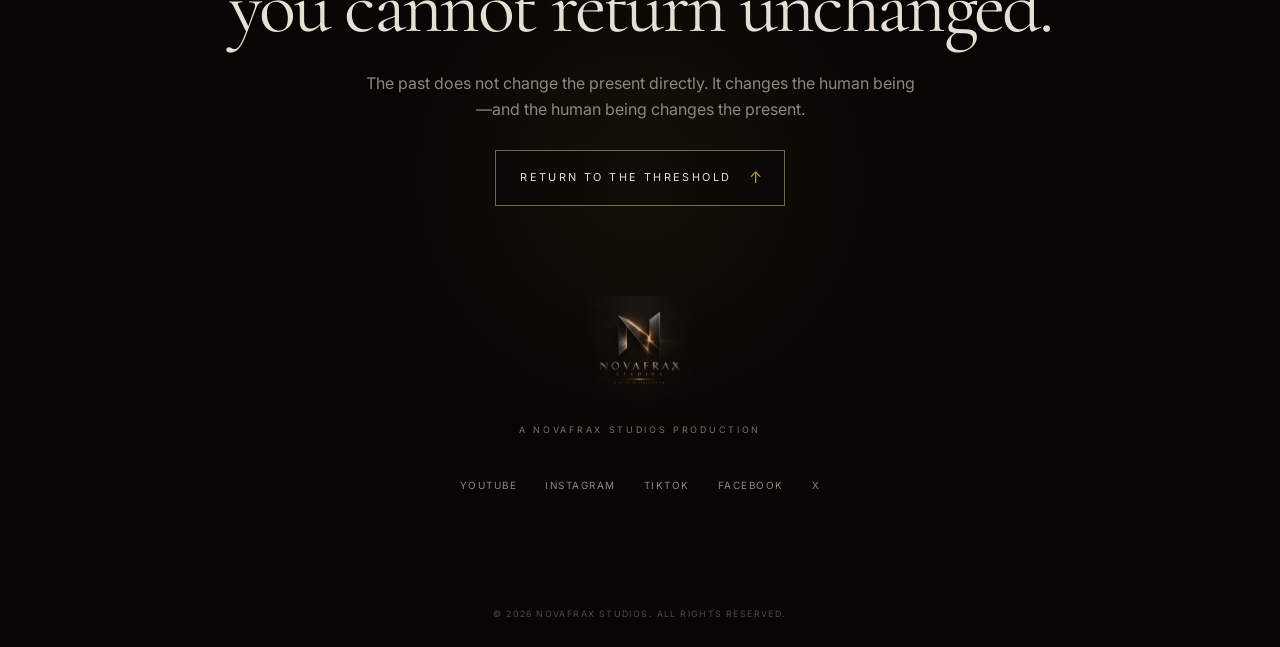
==== commit 89f8957e: "Add official Novafrax Studios X profile" ====
--- a/index.html
+++ b/index.html
@@ -80,7 +80,7 @@
       <p class="reveal">The past does not change the present directly. It changes the human being—and the human being changes the present.</p>
       <a class="primary reveal" href="#top">Return to the threshold <b>↑</b></a>
       <div class="producer reveal"><img src="assets/novafrax.webp" alt="Novafrax Studios"><span>A Novafrax Studios Production</span></div>
-      <div class="social reveal"><a href="https://youtube.com/@NovafraxStudios" target="_blank" rel="noopener noreferrer">YouTube</a><a href="https://instagram.com/novafraxstudios" target="_blank" rel="noopener noreferrer">Instagram</a><a href="https://tiktok.com/@novafraxstudios" target="_blank" rel="noopener noreferrer">TikTok</a><a href="https://www.facebook.com/novafraxstudios/" target="_blank" rel="noopener noreferrer">Facebook</a></div>
+      <div class="social reveal"><a href="https://youtube.com/@NovafraxStudios" target="_blank" rel="noopener noreferrer">YouTube</a><a href="https://instagram.com/novafraxstudios" target="_blank" rel="noopener noreferrer">Instagram</a><a href="https://tiktok.com/@novafraxstudios" target="_blank" rel="noopener noreferrer">TikTok</a><a href="https://www.facebook.com/novafraxstudios/" target="_blank" rel="noopener noreferrer">Facebook</a><a href="https://x.com/novafraxstudios" target="_blank" rel="noopener noreferrer">X</a></div>
       <div class="copyright">© 2026 Novafrax Studios. All rights reserved.</div>
     </section>
   </main>
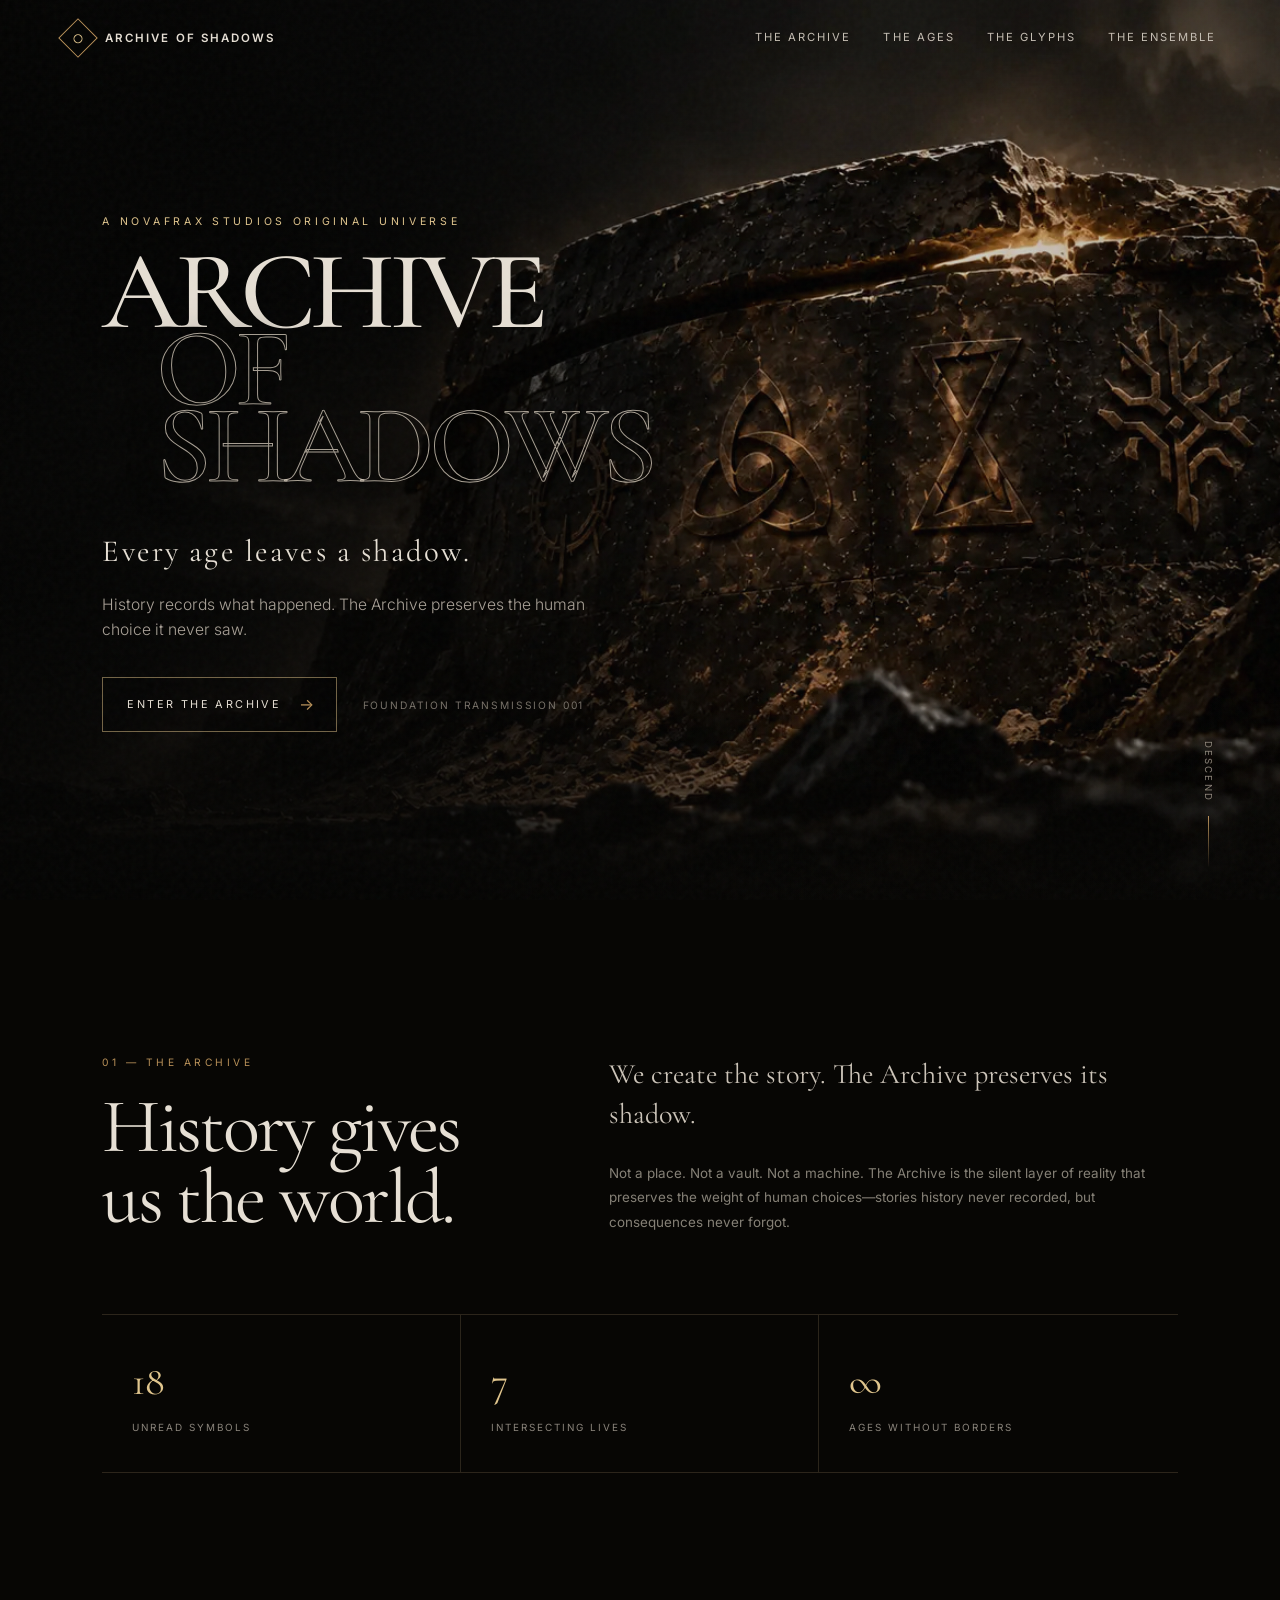
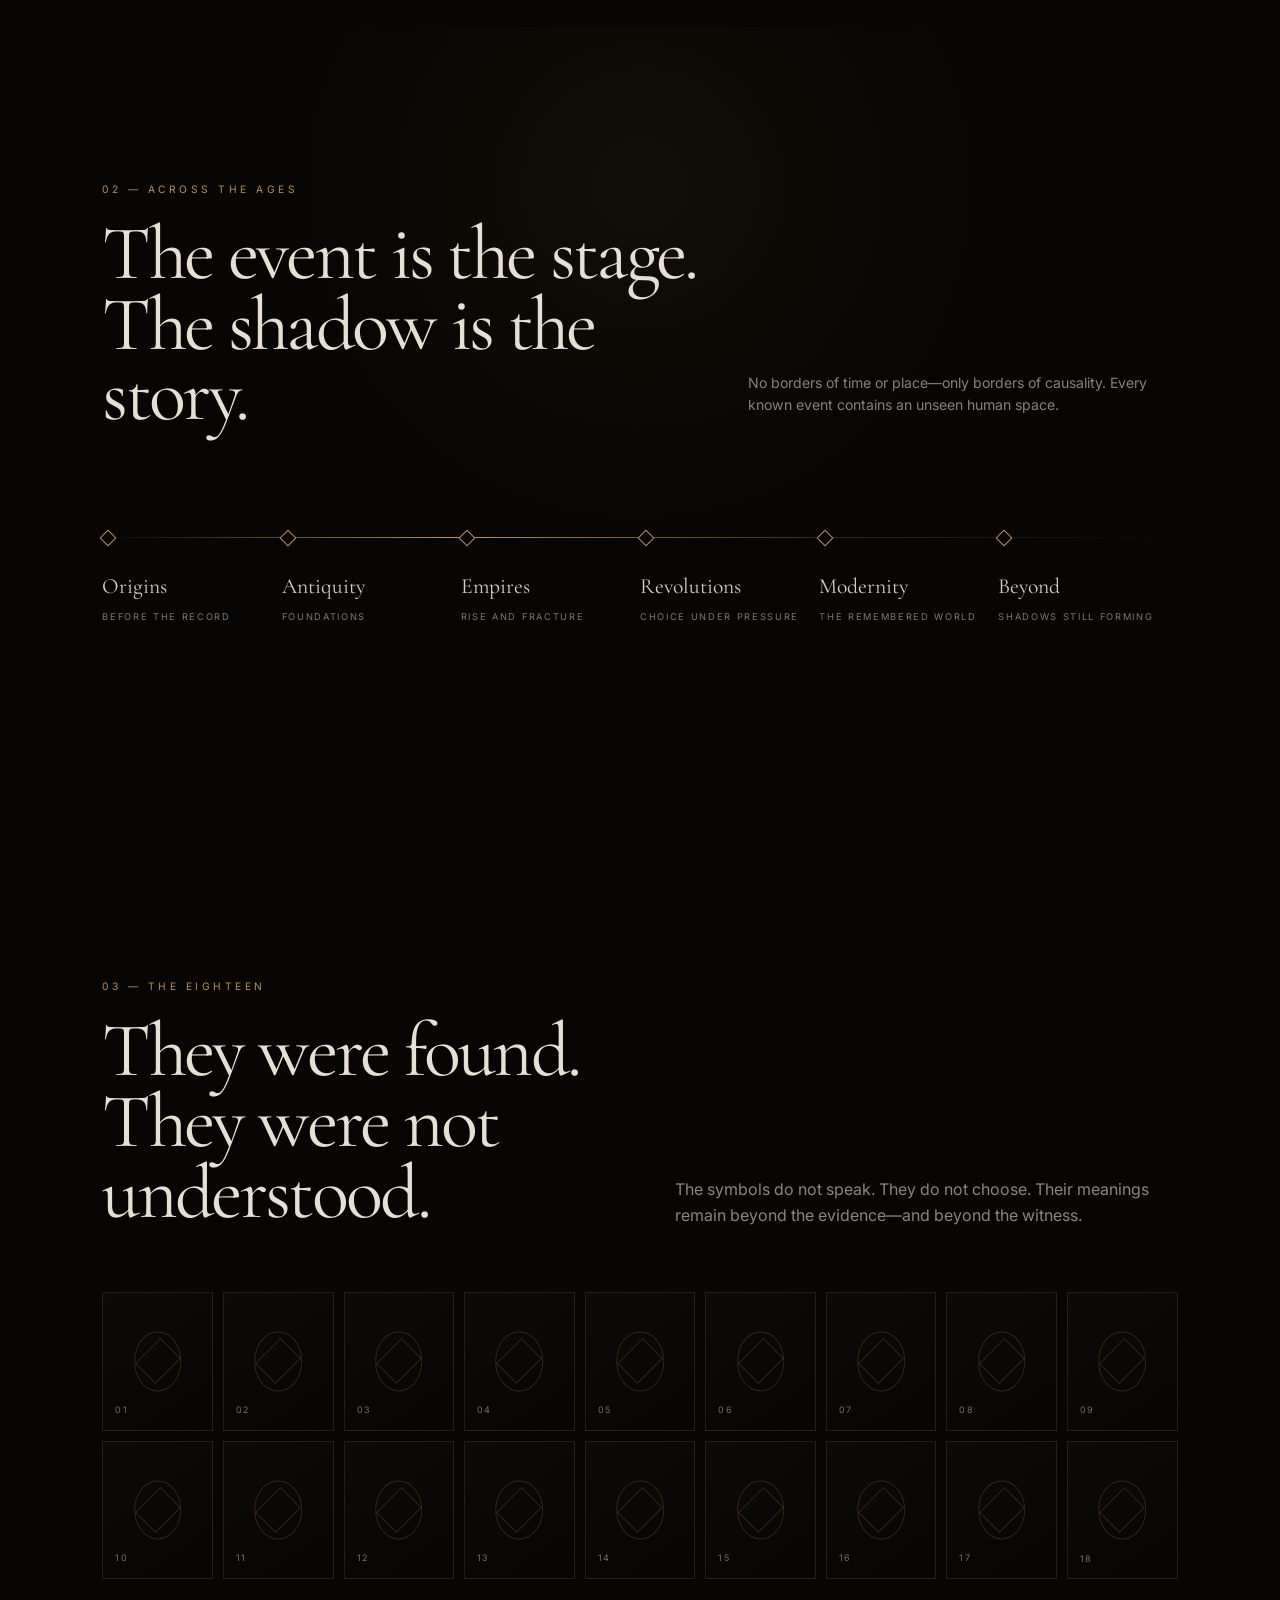
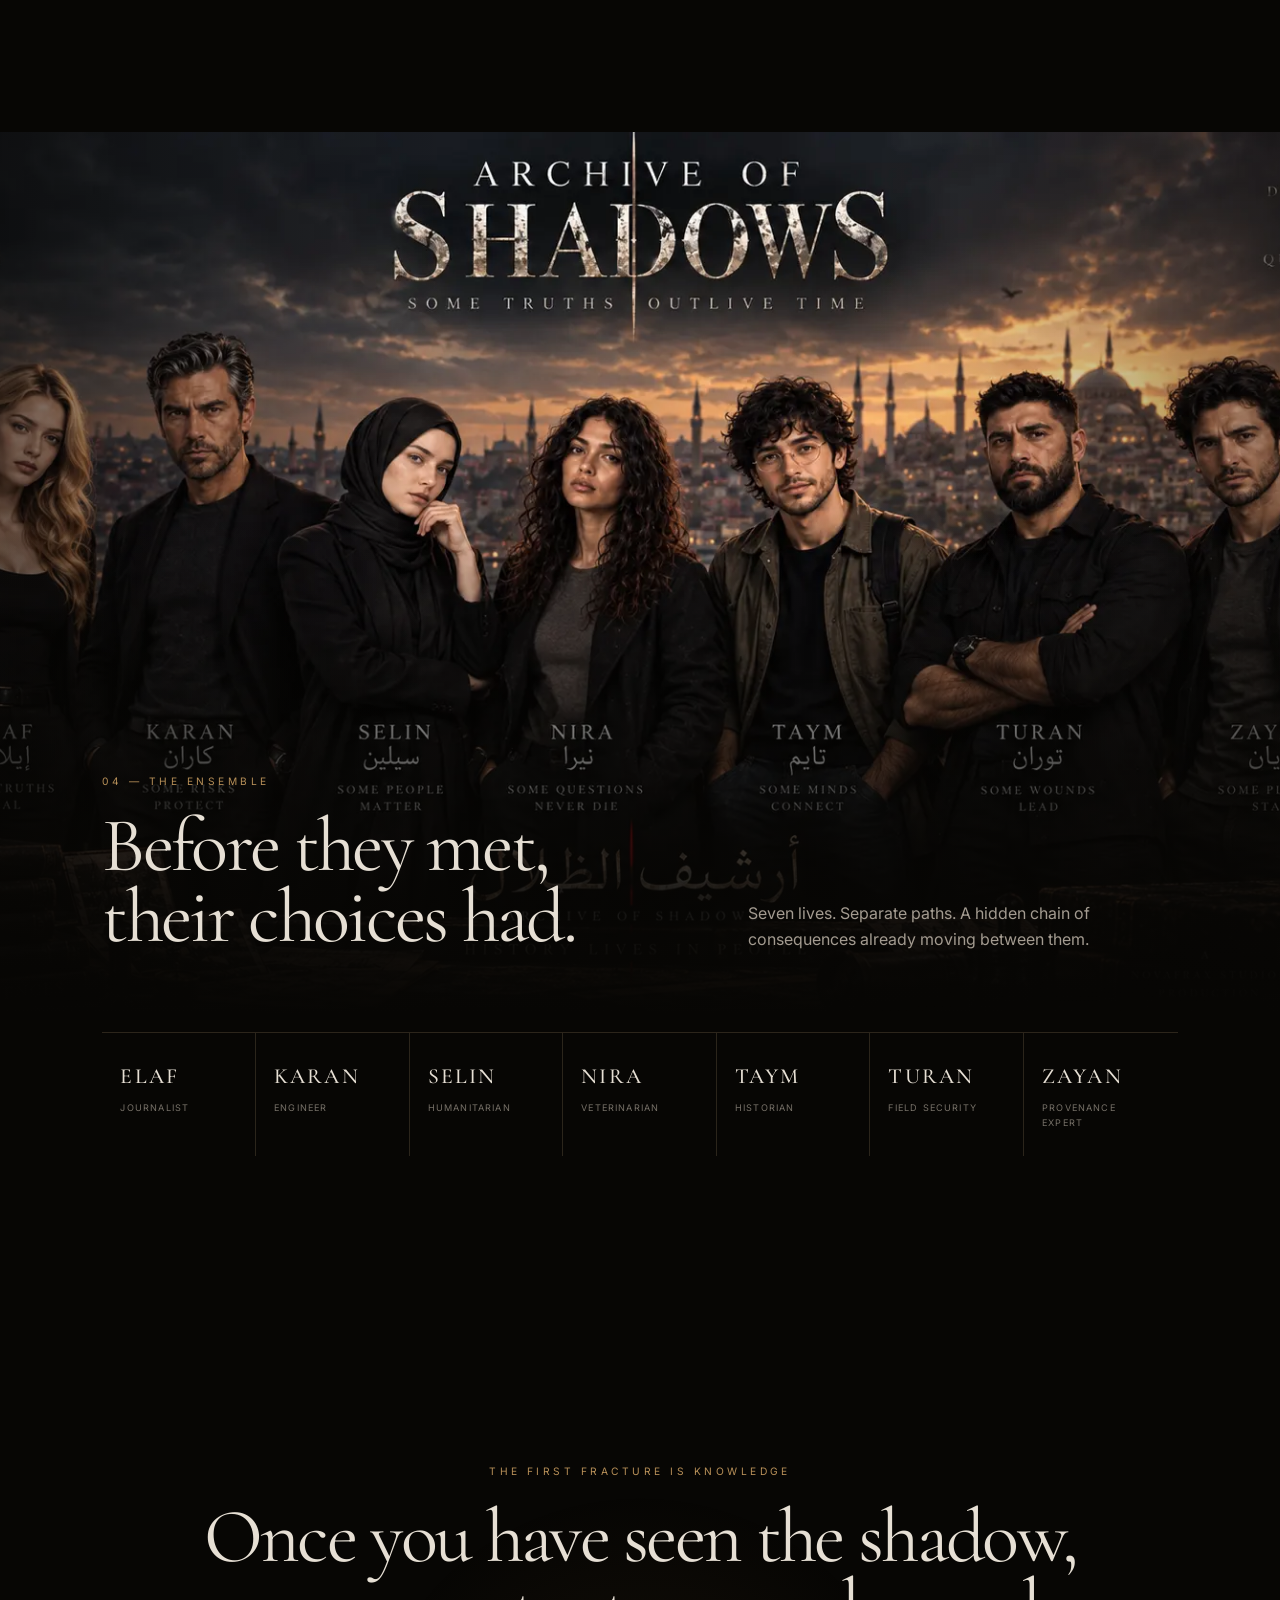
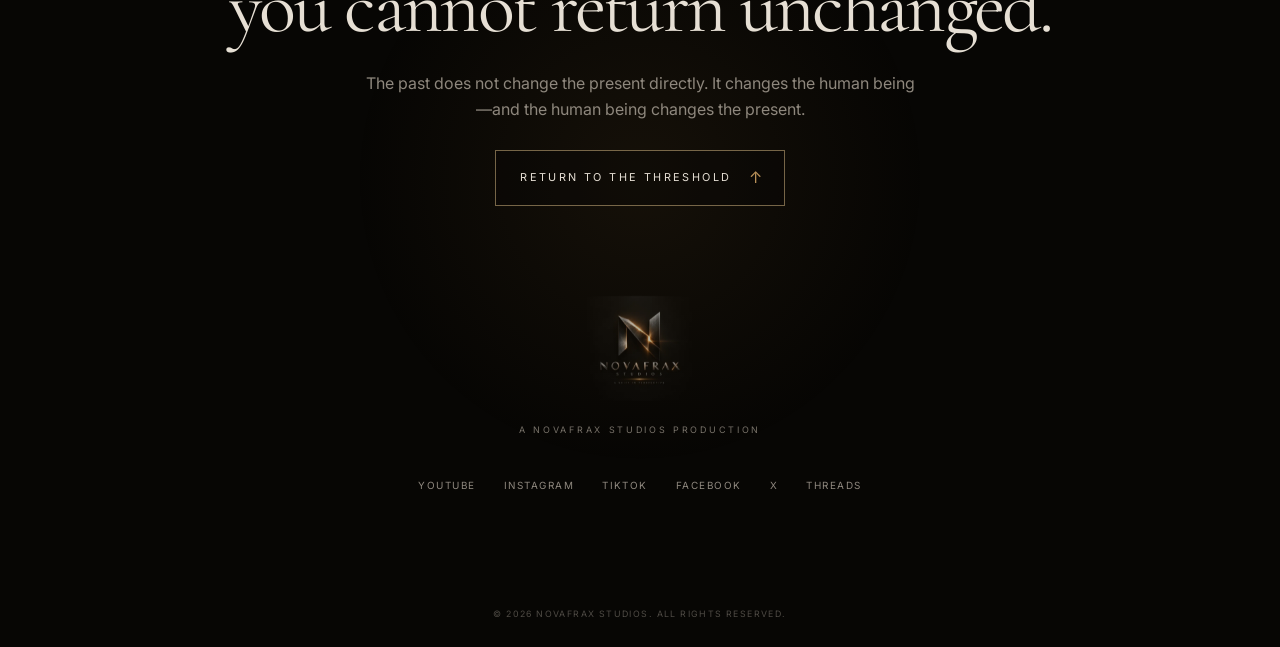
==== commit 72060012: "Add official Threads profile to social links" ====
--- a/index.html
+++ b/index.html
@@ -80,7 +80,7 @@
       <p class="reveal">The past does not change the present directly. It changes the human being—and the human being changes the present.</p>
       <a class="primary reveal" href="#top">Return to the threshold <b>↑</b></a>
       <div class="producer reveal"><img src="assets/novafrax.webp" alt="Novafrax Studios"><span>A Novafrax Studios Production</span></div>
-      <div class="social reveal"><a href="https://youtube.com/@NovafraxStudios" target="_blank" rel="noopener noreferrer">YouTube</a><a href="https://instagram.com/novafraxstudios" target="_blank" rel="noopener noreferrer">Instagram</a><a href="https://tiktok.com/@novafraxstudios" target="_blank" rel="noopener noreferrer">TikTok</a><a href="https://www.facebook.com/novafraxstudios/" target="_blank" rel="noopener noreferrer">Facebook</a><a href="https://x.com/novafraxstudios" target="_blank" rel="noopener noreferrer">X</a></div>
+      <div class="social reveal"><a href="https://youtube.com/@NovafraxStudios" target="_blank" rel="noopener noreferrer">YouTube</a><a href="https://instagram.com/novafraxstudios" target="_blank" rel="noopener noreferrer">Instagram</a><a href="https://tiktok.com/@novafraxstudios" target="_blank" rel="noopener noreferrer">TikTok</a><a href="https://www.facebook.com/novafraxstudios/" target="_blank" rel="noopener noreferrer">Facebook</a><a href="https://x.com/novafraxstudios" target="_blank" rel="noopener noreferrer">X</a><a href="https://www.threads.com/@novafraxstudios" target="_blank" rel="noopener noreferrer">Threads</a></div>
       <div class="copyright">© 2026 Novafrax Studios. All rights reserved.</div>
     </section>
   </main>
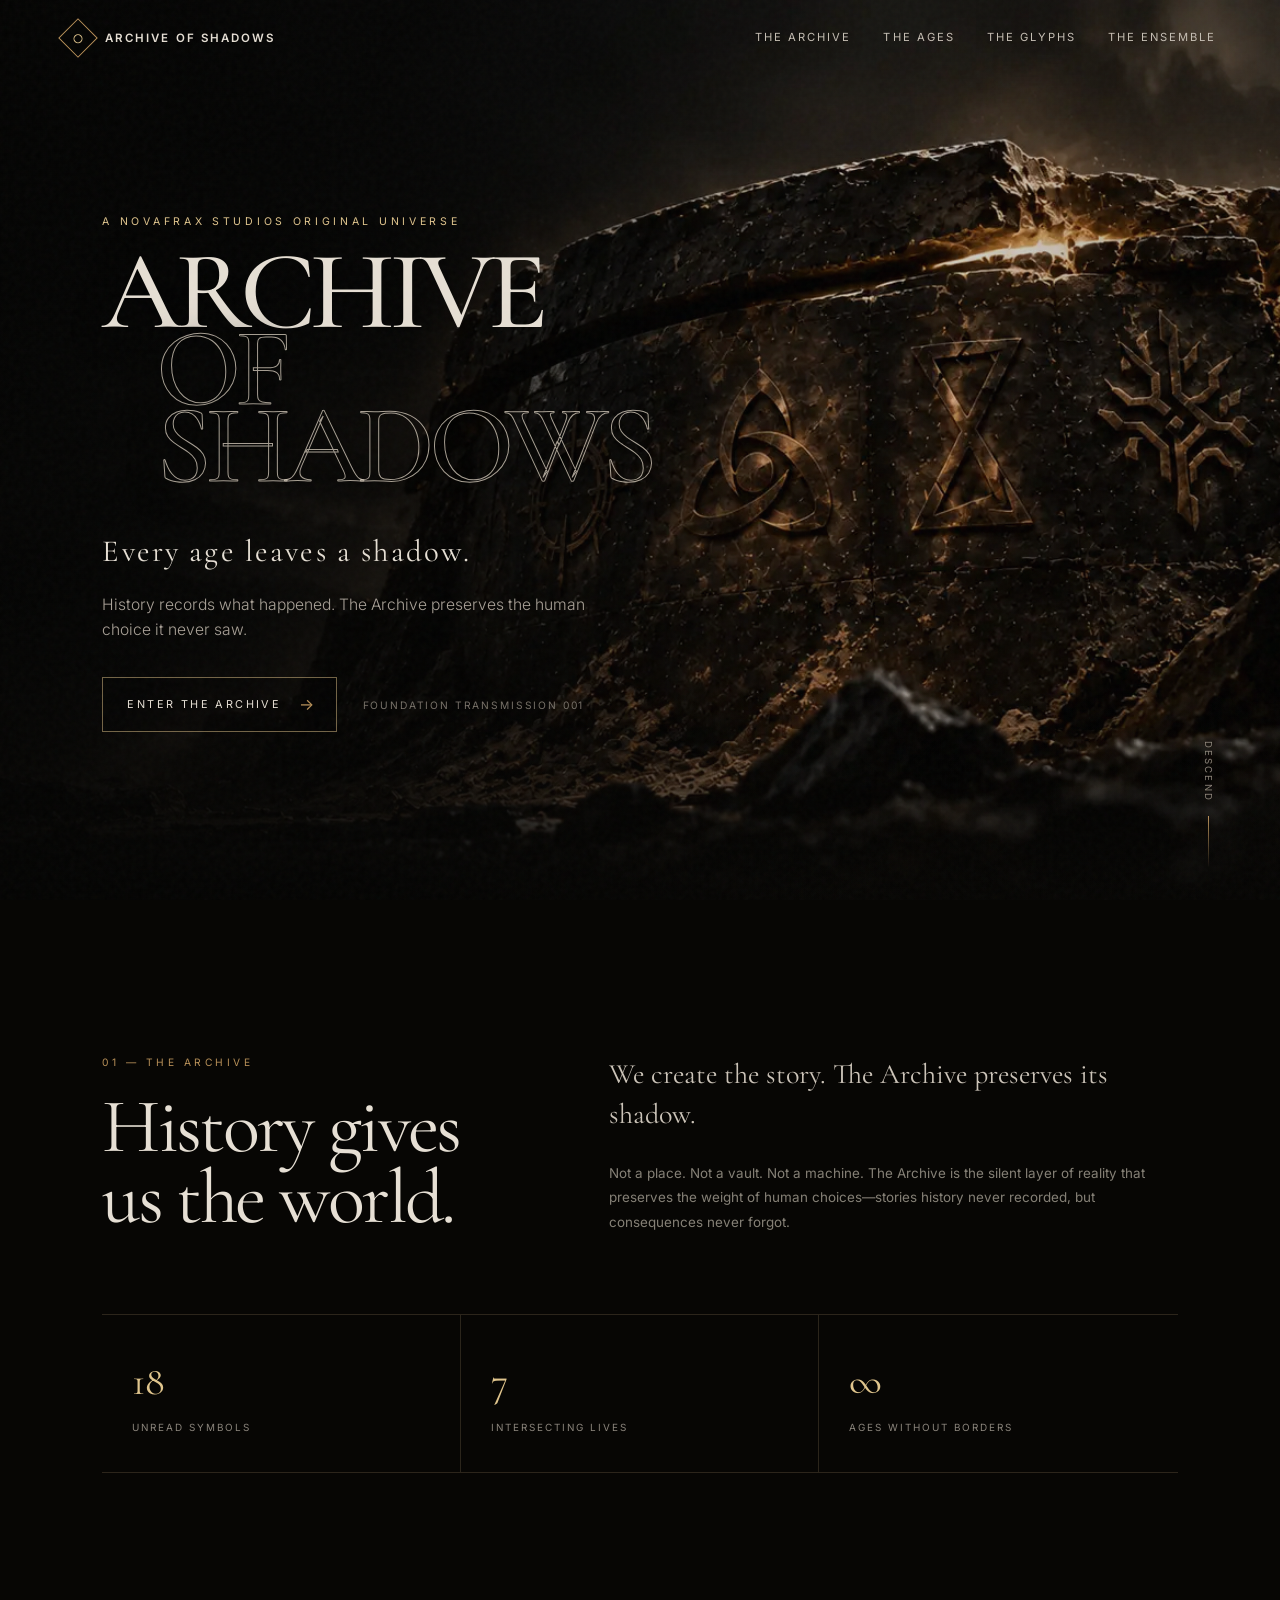
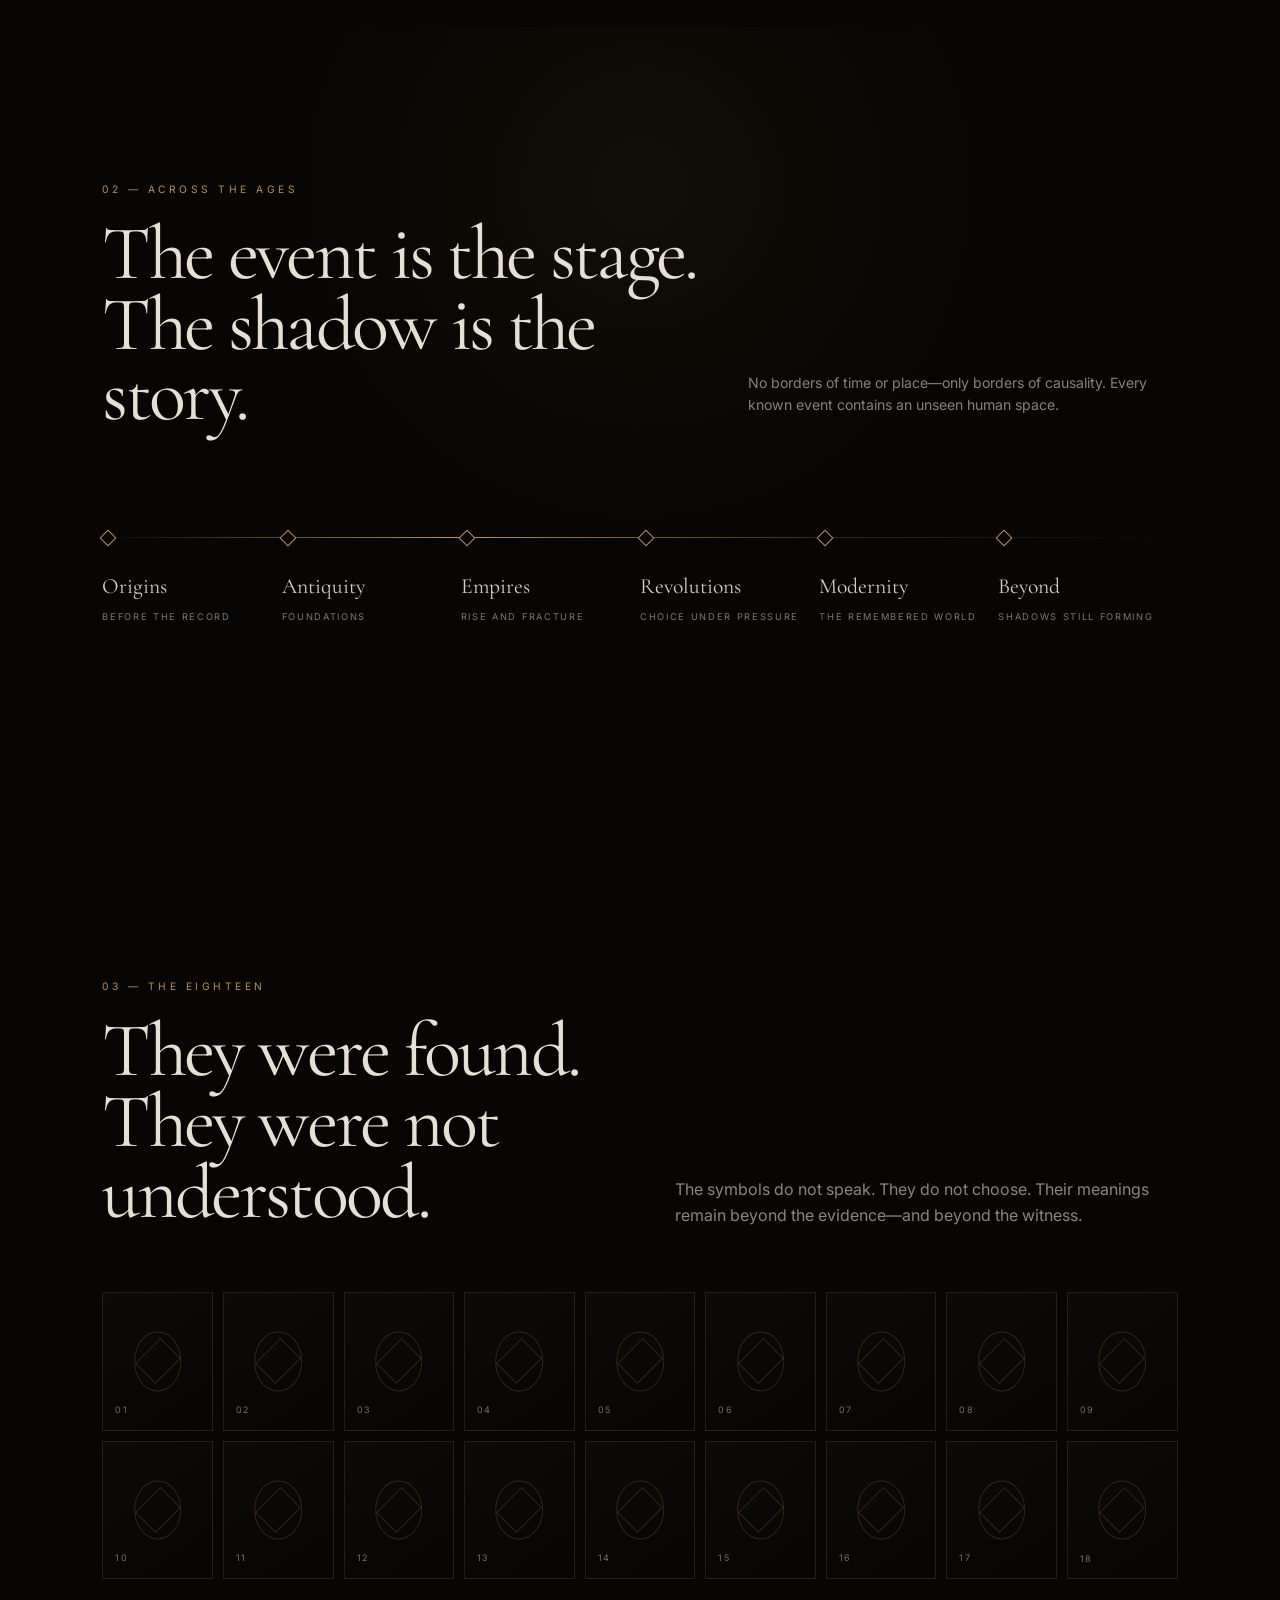
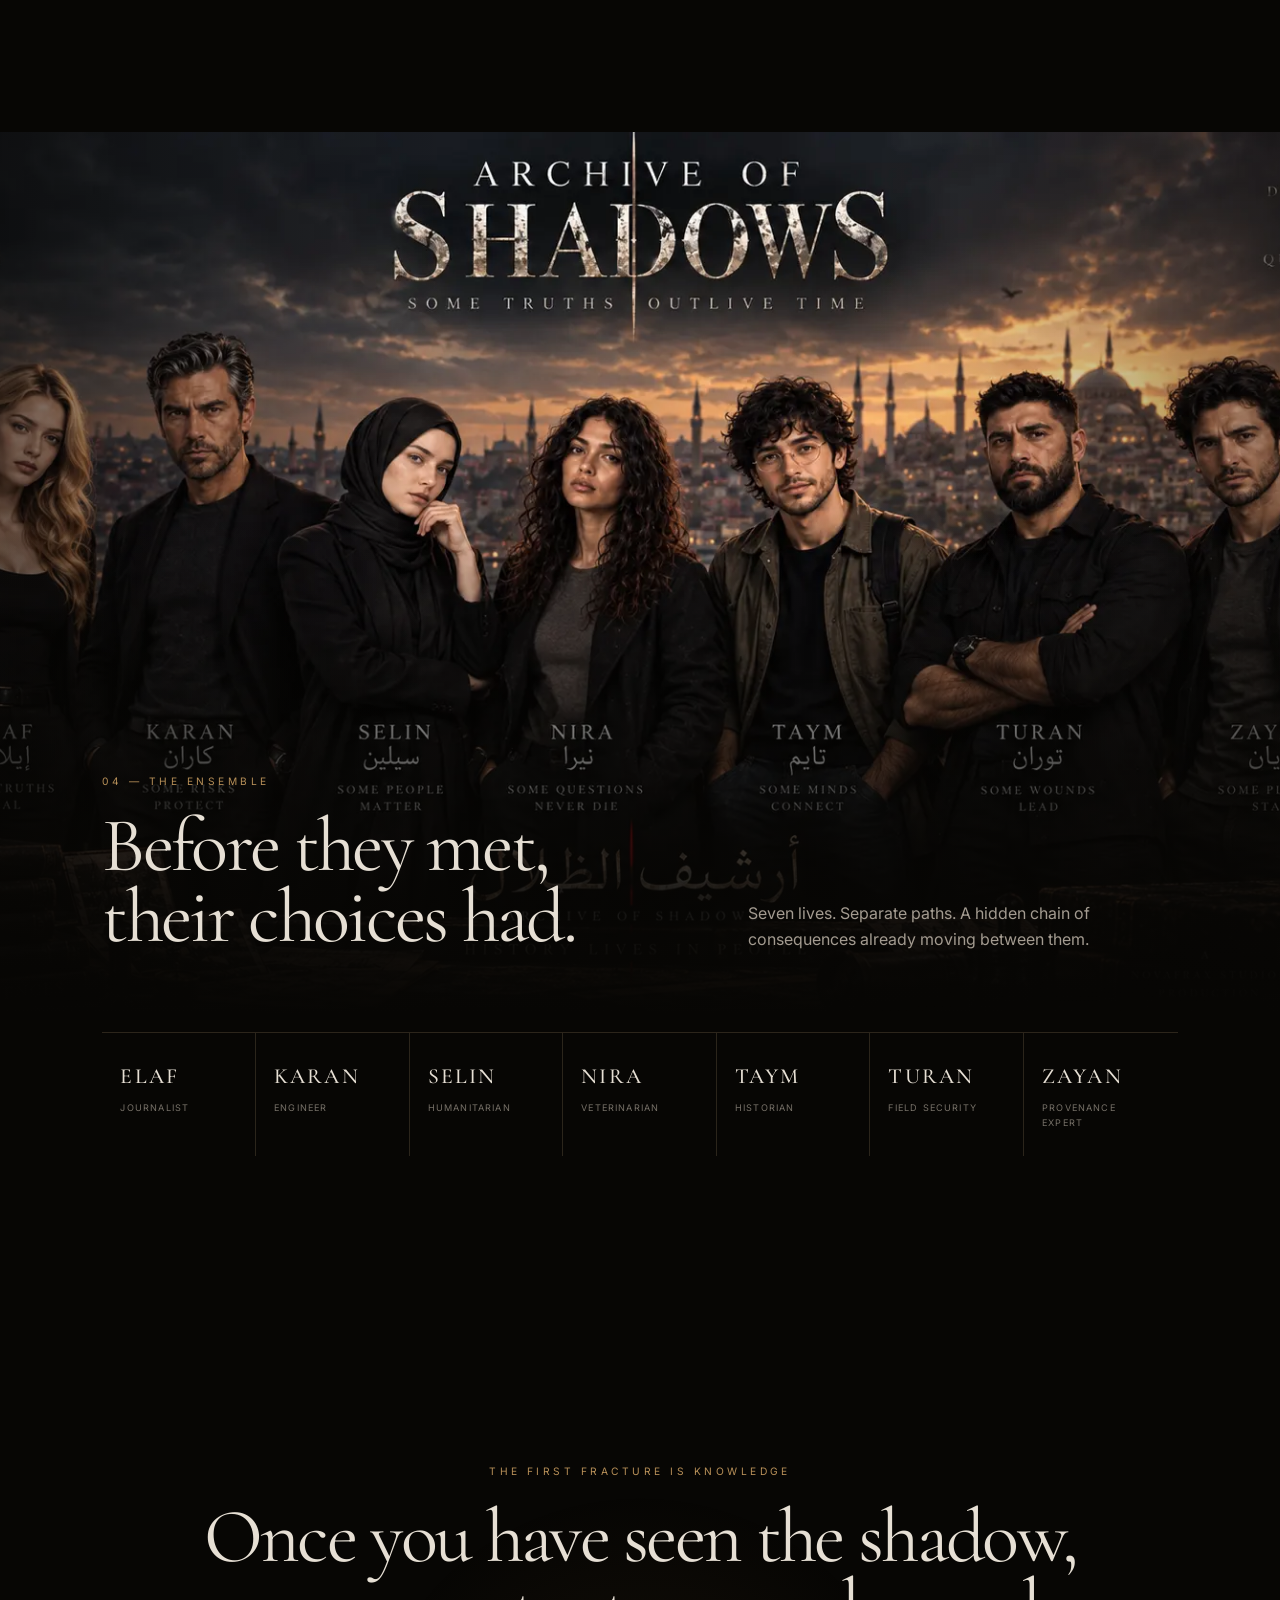
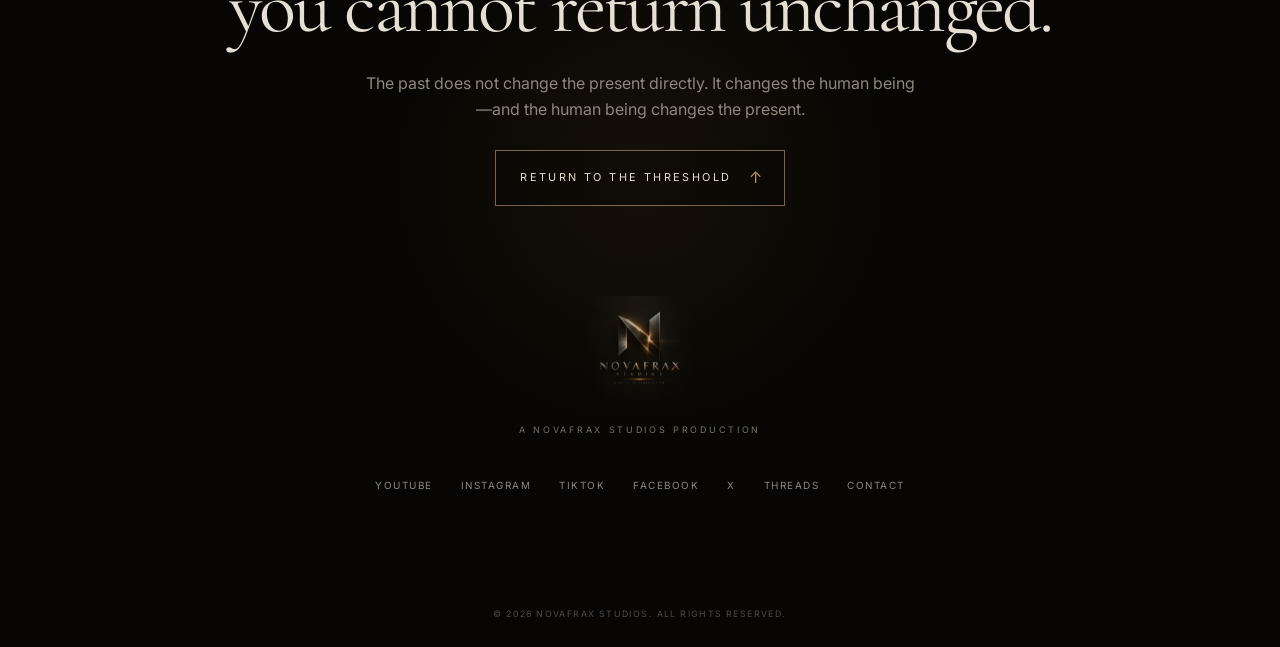
==== commit 0886f2d7: "Harden mobile navigation, accessibility and social metadata" ====
--- a/index.html
+++ b/index.html
@@ -10,23 +10,33 @@
   <meta property="og:description" content="Every age leaves a shadow.">
   <meta property="og:type" content="website">
   <meta property="og:url" content="https://novafraxstudios.com">
+  <meta property="og:image" content="https://novafraxstudios.com/assets/archive-hero.webp">
+  <meta property="og:image:alt" content="Archive of Shadows — a fractured ancient artifact illuminated from within">
+  <meta name="twitter:card" content="summary_large_image">
+  <meta name="twitter:title" content="Archive of Shadows">
+  <meta name="twitter:description" content="Every age leaves a shadow.">
+  <meta name="twitter:image" content="https://novafraxstudios.com/assets/archive-hero.webp">
+  <link rel="canonical" href="https://novafraxstudios.com/">
   <link rel="preload" href="assets/archive-hero.webp" as="image" type="image/webp" fetchpriority="high">
   <link rel="icon" type="image/svg+xml" href="data:image/svg+xml,%3Csvg xmlns='http://www.w3.org/2000/svg' viewBox='0 0 64 64'%3E%3Crect width='64' height='64' rx='12' fill='%23070604'/%3E%3Cpath d='M32 10 48 19v26L32 54 16 45V19Z' fill='none' stroke='%23b99159' stroke-width='2'/%3E%3Cpath d='M32 17v30M20 24l24 16M44 24 20 40' stroke='%23d6b77e' stroke-width='1.5'/%3E%3Ccircle cx='32' cy='32' r='4' fill='%23d6b77e'/%3E%3C/svg%3E">
+  <script>document.documentElement.classList.add('js')</script>
+  <script type="application/ld+json">{"@context":"https://schema.org","@type":"Organization","name":"Novafrax Studios","url":"https://novafraxstudios.com/","email":"mailto:novafraxstudios@gmail.com","sameAs":["https://youtube.com/@NovafraxStudios","https://instagram.com/novafraxstudios","https://tiktok.com/@novafraxstudios","https://www.facebook.com/novafraxstudios/","https://x.com/novafraxstudios","https://www.threads.com/@novafraxstudios"]}</script>
   <style>
     @import url('https://fonts.googleapis.com/css2?family=Cormorant+Garamond:wght@400;500;600&family=Inter:wght@300;400;500;600&display=swap');
     :root{--ink:#070604;--paper:#e6dfd4;--muted:#9c958a;--gold:#b99159;--gold2:#e0c58d;--line:rgba(213,185,132,.18);--serif:'Cormorant Garamond',Georgia,serif;--sans:Inter,Arial,sans-serif}
-    *{box-sizing:border-box}html{scroll-behavior:smooth;background:var(--ink)}body{margin:0;background:var(--ink);color:var(--paper);font-family:var(--sans);font-size:16px;line-height:1.6;overflow-x:hidden}a{color:inherit}button,a{-webkit-tap-highlight-color:transparent}.grain{position:fixed;inset:0;z-index:99;pointer-events:none;opacity:.055;background-image:url("data:image/svg+xml,%3Csvg viewBox='0 0 180 180' xmlns='http://www.w3.org/2000/svg'%3E%3Cfilter id='n'%3E%3CfeTurbulence type='fractalNoise' baseFrequency='.9' numOctaves='4' stitchTiles='stitch'/%3E%3C/filter%3E%3Crect width='100%25' height='100%25' filter='url(%23n)' opacity='.6'/%3E%3C/svg%3E")}.nav{position:fixed;top:0;left:0;right:0;z-index:40;display:flex;align-items:center;justify-content:space-between;padding:24px clamp(22px,5vw,76px);transition:.4s}.nav.scrolled{background:rgba(7,6,4,.84);backdrop-filter:blur(18px);border-bottom:1px solid var(--line);padding-top:15px;padding-bottom:15px}.wordmark{text-decoration:none;display:flex;gap:13px;align-items:center;letter-spacing:.18em;font-size:.72rem;font-weight:600}.seal{width:28px;height:28px;border:1px solid var(--gold);transform:rotate(45deg);display:grid;place-items:center}.seal:after{content:'';width:7px;height:7px;border:1px solid var(--gold2);border-radius:50%}.navlinks{display:flex;gap:32px}.navlinks a{text-decoration:none;color:#c5beb3;font-size:.7rem;letter-spacing:.18em;text-transform:uppercase;position:relative}.navlinks a:after{content:'';position:absolute;left:0;right:100%;bottom:-7px;height:1px;background:var(--gold);transition:.35s}.navlinks a:hover:after,.navlinks a:focus-visible:after{right:0}.menu{display:none;background:none;border:0;color:white;font-size:1.25rem}.hero{min-height:100svh;position:relative;display:flex;align-items:center;padding:130px clamp(24px,8vw,144px) 84px;isolation:isolate}.hero:before{content:'';position:absolute;inset:0;z-index:-3;background:url('assets/archive-hero.webp') center/cover no-repeat}.hero:after{content:'';position:absolute;inset:0;z-index:-2;background:linear-gradient(90deg,rgba(4,4,3,.96) 0%,rgba(4,4,3,.78) 31%,rgba(4,4,3,.15) 66%,rgba(4,4,3,.3) 100%),linear-gradient(0deg,#070604 0%,transparent 24%)}.hero-copy{width:min(680px,54vw);animation:rise 1.25s cubic-bezier(.2,.8,.2,1) both}.eyebrow{color:var(--gold2);font-size:.66rem;letter-spacing:.35em;text-transform:uppercase;margin-bottom:24px}.hero h1{font-family:var(--serif);font-size:clamp(4.2rem,8.7vw,9rem);font-weight:500;letter-spacing:-.055em;line-height:.69;margin:0;text-shadow:0 4px 35px #000}.hero h1 span{display:block;margin-left:.48em;color:transparent;-webkit-text-stroke:1px rgba(235,224,206,.7)}.promise{font-family:var(--serif);font-size:clamp(1.45rem,2.4vw,2.15rem);font-weight:400;letter-spacing:.07em;margin:42px 0 12px}.lede{max-width:535px;color:#aaa298;font-weight:300;font-size:.98rem}.hero-actions{display:flex;align-items:center;gap:26px;margin-top:35px}.primary{display:inline-flex;align-items:center;gap:18px;text-decoration:none;border:1px solid rgba(217,188,132,.52);padding:14px 19px 14px 24px;font-size:.68rem;letter-spacing:.22em;text-transform:uppercase;background:rgba(5,5,4,.3);transition:.35s}.primary b{font-size:1rem;color:var(--gold);font-weight:400;transition:.35s}.primary:hover{background:rgba(185,145,89,.12);border-color:var(--gold2)}.primary:hover b{transform:translateX(4px)}.chapter{color:#777168;font-size:.64rem;letter-spacing:.18em;text-transform:uppercase}.scroll-mark{position:absolute;bottom:32px;right:5vw;display:flex;align-items:center;gap:14px;color:#8a8277;font-size:.6rem;letter-spacing:.22em;text-transform:uppercase;writing-mode:vertical-rl}.scroll-mark:after{content:'';height:52px;width:1px;background:linear-gradient(var(--gold),transparent)}.section{padding:clamp(90px,12vw,180px) clamp(24px,8vw,144px);position:relative}.kicker{font-size:.64rem;letter-spacing:.34em;text-transform:uppercase;color:var(--gold);margin-bottom:22px}.display{font-family:var(--serif);font-weight:400;font-size:clamp(3rem,6vw,6.2rem);letter-spacing:-.035em;line-height:.92;margin:0}.manifesto{display:grid;grid-template-columns:.8fr 1.2fr;gap:clamp(50px,10vw,160px);align-items:start}.manifesto .copy{max-width:680px}.manifesto .copy p{font-family:var(--serif);font-size:clamp(1.35rem,2.2vw,2rem);line-height:1.45;color:#cbc3b8;margin:0 0 26px}.manifesto .copy small{display:block;color:#858076;font-size:.84rem;line-height:1.8}.axioms{margin-top:80px;border-top:1px solid var(--line);border-bottom:1px solid var(--line);display:grid;grid-template-columns:repeat(3,1fr)}.axiom{padding:34px 30px;border-right:1px solid var(--line)}.axiom:last-child{border:0}.axiom b{display:block;font-family:var(--serif);font-size:2.5rem;font-weight:400;color:var(--gold2)}.axiom span{font-size:.62rem;letter-spacing:.2em;text-transform:uppercase;color:#8b857c}.timeline{background:radial-gradient(circle at 50% 20%,rgba(156,117,62,.08),transparent 42%)}.timeline-head{display:flex;justify-content:space-between;align-items:end;gap:30px}.timeline-head p{max-width:430px;color:#888177;font-size:.88rem}.ages{position:relative;margin-top:90px;display:grid;grid-template-columns:repeat(6,1fr);gap:0}.ages:before{content:'';position:absolute;left:0;right:0;top:16px;height:1px;background:linear-gradient(90deg,transparent,var(--gold),rgba(185,145,89,.25),transparent)}.age{position:relative;padding-top:48px;color:#7e786f;min-height:150px}.age:before{content:'';position:absolute;top:11px;left:0;width:10px;height:10px;border:1px solid var(--gold);background:var(--ink);transform:rotate(45deg);transition:.4s}.age:hover:before{background:var(--gold);box-shadow:0 0 22px rgba(217,174,106,.55)}.age b{font-family:var(--serif);font-weight:400;color:#d7cfc2;font-size:1.35rem}.age span{display:block;font-size:.58rem;letter-spacing:.18em;text-transform:uppercase;margin-top:7px}.glyph-section{overflow:hidden}.glyph-intro{display:grid;grid-template-columns:1fr 1fr;gap:70px;align-items:end}.glyph-intro p{max-width:480px;color:#8c857b;margin:0}.glyph-grid{display:grid;grid-template-columns:repeat(9,1fr);gap:10px;margin-top:64px}.glyph{aspect-ratio:1/1.25;border:1px solid rgba(203,177,129,.14);background:linear-gradient(145deg,rgba(255,255,255,.025),rgba(255,255,255,0));color:#756f66;display:flex;align-items:flex-end;justify-content:space-between;padding:12px;position:relative;overflow:hidden;cursor:default;transition:.45s}.glyph:before,.glyph:after{content:'';position:absolute;left:50%;top:50%;border:1px solid rgba(185,145,89,.22);transform:translate(-50%,-50%) rotate(45deg);transition:.5s}.glyph:before{width:25%;height:25%}.glyph:after{width:42%;height:42%;border-radius:50%;transform:translate(-50%,-50%)}.glyph:hover{border-color:rgba(215,183,126,.55);background:radial-gradient(circle at 50% 47%,rgba(185,145,89,.12),transparent 55%);color:var(--gold2)}.glyph:hover:before{transform:translate(-50%,-50%) rotate(135deg);box-shadow:0 0 20px rgba(185,145,89,.2)}.glyph:hover:after{transform:translate(-50%,-50%) scale(.8)}.glyph span{font-size:.56rem;letter-spacing:.14em}.glyph i{font-style:normal;font-size:.5rem;letter-spacing:.12em;opacity:0;transition:.4s}.glyph:hover i{opacity:1}.ensemble{min-height:100vh;display:flex;align-items:flex-end;background:#080706 url('assets/the-ensemble.webp') center 18%/cover no-repeat;padding-bottom:80px;isolation:isolate}.ensemble:after{content:'';position:absolute;inset:0;z-index:-1;background:linear-gradient(0deg,#070604 2%,rgba(7,6,4,.9) 15%,transparent 58%),linear-gradient(90deg,rgba(7,6,4,.55),transparent 35%,transparent 68%,rgba(7,6,4,.35))}.ensemble-copy{width:100%;display:flex;align-items:end;justify-content:space-between;gap:40px}.ensemble-copy p{max-width:430px;color:#a39b90;margin:0}.names{padding-top:0}.name-grid{display:grid;grid-template-columns:repeat(7,1fr);border-top:1px solid var(--line)}.person{padding:26px 18px;border-right:1px solid var(--line)}.person:last-child{border:0}.person b{font-family:var(--serif);font-weight:500;font-size:1.35rem;letter-spacing:.1em}.person span{display:block;color:#777168;font-size:.57rem;letter-spacing:.13em;text-transform:uppercase;margin-top:7px}.finale{text-align:center;min-height:80vh;display:flex;flex-direction:column;justify-content:center;align-items:center;background:radial-gradient(circle at 50% 50%,rgba(153,113,56,.1),transparent 36%)}.finale .display{max-width:920px}.finale p{color:#8e877d;max-width:560px;margin:28px auto}.producer{margin-top:90px}.producer img{width:105px;opacity:.72;mix-blend-mode:screen}.producer span{display:block;color:#777168;font-size:.56rem;letter-spacing:.3em;text-transform:uppercase;margin-top:15px}.social{display:flex;gap:28px;margin-top:40px}.social a,.social span{text-decoration:none;color:#8f887f;font-size:.62rem;letter-spacing:.15em;text-transform:uppercase}.social a:hover{color:var(--gold2)}.social .soon{opacity:.45}.copyright{position:absolute;bottom:26px;color:#4f4b45;font-size:.55rem;letter-spacing:.16em;text-transform:uppercase}.reveal{opacity:0;transform:translateY(35px);transition:opacity .9s,transform .9s}.reveal.visible{opacity:1;transform:none}@keyframes rise{from{opacity:0;transform:translateY(28px)}to{opacity:1;transform:none}}
-    @media(max-width:900px){.navlinks{display:none}.menu{display:block}.hero{align-items:flex-end;padding-bottom:120px}.hero:before{background-position:62% center}.hero:after{background:linear-gradient(0deg,#070604 3%,rgba(7,6,4,.86) 37%,rgba(7,6,4,.17) 80%),linear-gradient(90deg,rgba(7,6,4,.76),transparent)}.hero-copy{width:100%}.hero h1{font-size:clamp(4rem,17vw,7rem);line-height:.72}.lede{max-width:90%}.manifesto,.glyph-intro{grid-template-columns:1fr}.axioms{grid-template-columns:1fr}.axiom{border-right:0;border-bottom:1px solid var(--line)}.timeline-head{display:block}.ages{grid-template-columns:repeat(3,1fr);row-gap:30px}.glyph-grid{grid-template-columns:repeat(6,1fr)}.ensemble{min-height:82vh;background-position:center top}.ensemble-copy{display:block}.ensemble-copy p{margin-top:22px}.name-grid{grid-template-columns:repeat(4,1fr)}.person:nth-child(4){border-right:0}}
+    *{box-sizing:border-box}html{scroll-behavior:smooth;background:var(--ink)}body{margin:0;background:var(--ink);color:var(--paper);font-family:var(--sans);font-size:16px;line-height:1.6;overflow-x:hidden}a{color:inherit}button,a{-webkit-tap-highlight-color:transparent}.skip-link{position:fixed;left:18px;top:12px;z-index:120;transform:translateY(-160%);padding:10px 15px;background:var(--paper);color:var(--ink);font-size:.7rem;letter-spacing:.12em;text-decoration:none;text-transform:uppercase}.skip-link:focus{transform:none}.grain{position:fixed;inset:0;z-index:99;pointer-events:none;opacity:.055;background-image:url("data:image/svg+xml,%3Csvg viewBox='0 0 180 180' xmlns='http://www.w3.org/2000/svg'%3E%3Cfilter id='n'%3E%3CfeTurbulence type='fractalNoise' baseFrequency='.9' numOctaves='4' stitchTiles='stitch'/%3E%3C/filter%3E%3Crect width='100%25' height='100%25' filter='url(%23n)' opacity='.6'/%3E%3C/svg%3E")}.nav{position:fixed;top:0;left:0;right:0;z-index:40;display:flex;align-items:center;justify-content:space-between;padding:24px clamp(22px,5vw,76px);transition:.4s}.nav.scrolled{background:rgba(7,6,4,.84);backdrop-filter:blur(18px);border-bottom:1px solid var(--line);padding-top:15px;padding-bottom:15px}.wordmark{text-decoration:none;display:flex;gap:13px;align-items:center;letter-spacing:.18em;font-size:.72rem;font-weight:600}.seal{width:28px;height:28px;border:1px solid var(--gold);transform:rotate(45deg);display:grid;place-items:center}.seal:after{content:'';width:7px;height:7px;border:1px solid var(--gold2);border-radius:50%}.navlinks{display:flex;gap:32px}.navlinks a{text-decoration:none;color:#c5beb3;font-size:.7rem;letter-spacing:.18em;text-transform:uppercase;position:relative}.navlinks a:after{content:'';position:absolute;left:0;right:100%;bottom:-7px;height:1px;background:var(--gold);transition:.35s}.navlinks a:hover:after,.navlinks a:focus-visible:after{right:0}.menu{display:none;background:none;border:0;color:white;font-size:1.25rem;cursor:pointer}.hero{min-height:100svh;position:relative;display:flex;align-items:center;padding:130px clamp(24px,8vw,144px) 84px;isolation:isolate}.hero:before{content:'';position:absolute;inset:0;z-index:-3;background:url('assets/archive-hero.webp') center/cover no-repeat}.hero:after{content:'';position:absolute;inset:0;z-index:-2;background:linear-gradient(90deg,rgba(4,4,3,.96) 0%,rgba(4,4,3,.78) 31%,rgba(4,4,3,.15) 66%,rgba(4,4,3,.3) 100%),linear-gradient(0deg,#070604 0%,transparent 24%)}.hero-copy{width:min(680px,54vw);animation:rise 1.25s cubic-bezier(.2,.8,.2,1) both}.eyebrow{color:var(--gold2);font-size:.66rem;letter-spacing:.35em;text-transform:uppercase;margin-bottom:24px}.hero h1{font-family:var(--serif);font-size:clamp(4.2rem,8.7vw,9rem);font-weight:500;letter-spacing:-.055em;line-height:.69;margin:0;text-shadow:0 4px 35px #000}.hero h1 span{display:block;margin-left:.48em;color:transparent;-webkit-text-stroke:1px rgba(235,224,206,.7)}.promise{font-family:var(--serif);font-size:clamp(1.45rem,2.4vw,2.15rem);font-weight:400;letter-spacing:.07em;margin:42px 0 12px}.lede{max-width:535px;color:#aaa298;font-weight:300;font-size:.98rem}.hero-actions{display:flex;align-items:center;gap:26px;margin-top:35px}.primary{display:inline-flex;align-items:center;gap:18px;text-decoration:none;border:1px solid rgba(217,188,132,.52);padding:14px 19px 14px 24px;font-size:.68rem;letter-spacing:.22em;text-transform:uppercase;background:rgba(5,5,4,.3);transition:.35s}.primary b{font-size:1rem;color:var(--gold);font-weight:400;transition:.35s}.primary:hover{background:rgba(185,145,89,.12);border-color:var(--gold2)}.primary:hover b{transform:translateX(4px)}.chapter{color:#777168;font-size:.64rem;letter-spacing:.18em;text-transform:uppercase}.scroll-mark{position:absolute;bottom:32px;right:5vw;display:flex;align-items:center;gap:14px;color:#8a8277;font-size:.6rem;letter-spacing:.22em;text-transform:uppercase;writing-mode:vertical-rl}.scroll-mark:after{content:'';height:52px;width:1px;background:linear-gradient(var(--gold),transparent)}.section{padding:clamp(90px,12vw,180px) clamp(24px,8vw,144px);position:relative}.kicker{font-size:.64rem;letter-spacing:.34em;text-transform:uppercase;color:var(--gold);margin-bottom:22px}.display{font-family:var(--serif);font-weight:400;font-size:clamp(3rem,6vw,6.2rem);letter-spacing:-.035em;line-height:.92;margin:0}.manifesto{display:grid;grid-template-columns:.8fr 1.2fr;gap:clamp(50px,10vw,160px);align-items:start}.manifesto .copy{max-width:680px}.manifesto .copy p{font-family:var(--serif);font-size:clamp(1.35rem,2.2vw,2rem);line-height:1.45;color:#cbc3b8;margin:0 0 26px}.manifesto .copy small{display:block;color:#858076;font-size:.84rem;line-height:1.8}.axioms{margin-top:80px;border-top:1px solid var(--line);border-bottom:1px solid var(--line);display:grid;grid-template-columns:repeat(3,1fr)}.axiom{padding:34px 30px;border-right:1px solid var(--line)}.axiom:last-child{border:0}.axiom b{display:block;font-family:var(--serif);font-size:2.5rem;font-weight:400;color:var(--gold2)}.axiom span{font-size:.62rem;letter-spacing:.2em;text-transform:uppercase;color:#8b857c}.timeline{background:radial-gradient(circle at 50% 20%,rgba(156,117,62,.08),transparent 42%)}.timeline-head{display:flex;justify-content:space-between;align-items:end;gap:30px}.timeline-head p{max-width:430px;color:#888177;font-size:.88rem}.ages{position:relative;margin-top:90px;display:grid;grid-template-columns:repeat(6,1fr);gap:0}.ages:before{content:'';position:absolute;left:0;right:0;top:16px;height:1px;background:linear-gradient(90deg,transparent,var(--gold),rgba(185,145,89,.25),transparent)}.age{position:relative;padding-top:48px;color:#7e786f;min-height:150px}.age:before{content:'';position:absolute;top:11px;left:0;width:10px;height:10px;border:1px solid var(--gold);background:var(--ink);transform:rotate(45deg);transition:.4s}.age:hover:before{background:var(--gold);box-shadow:0 0 22px rgba(217,174,106,.55)}.age b{font-family:var(--serif);font-weight:400;color:#d7cfc2;font-size:1.35rem}.age span{display:block;font-size:.58rem;letter-spacing:.18em;text-transform:uppercase;margin-top:7px}.glyph-section{overflow:hidden}.glyph-intro{display:grid;grid-template-columns:1fr 1fr;gap:70px;align-items:end}.glyph-intro p{max-width:480px;color:#8c857b;margin:0}.glyph-grid{display:grid;grid-template-columns:repeat(9,1fr);gap:10px;margin-top:64px}.glyph{aspect-ratio:1/1.25;border:1px solid rgba(203,177,129,.14);background:linear-gradient(145deg,rgba(255,255,255,.025),rgba(255,255,255,0));color:#756f66;display:flex;align-items:flex-end;justify-content:space-between;padding:12px;position:relative;overflow:hidden;cursor:default;transition:.45s}.glyph:before,.glyph:after{content:'';position:absolute;left:50%;top:50%;border:1px solid rgba(185,145,89,.22);transform:translate(-50%,-50%) rotate(45deg);transition:.5s}.glyph:before{width:25%;height:25%}.glyph:after{width:42%;height:42%;border-radius:50%;transform:translate(-50%,-50%)}.glyph:hover{border-color:rgba(215,183,126,.55);background:radial-gradient(circle at 50% 47%,rgba(185,145,89,.12),transparent 55%);color:var(--gold2)}.glyph:hover:before{transform:translate(-50%,-50%) rotate(135deg);box-shadow:0 0 20px rgba(185,145,89,.2)}.glyph:hover:after{transform:translate(-50%,-50%) scale(.8)}.glyph span{font-size:.56rem;letter-spacing:.14em}.glyph i{font-style:normal;font-size:.5rem;letter-spacing:.12em;opacity:0;transition:.4s}.glyph:hover i{opacity:1}.ensemble{min-height:100vh;display:flex;align-items:flex-end;background:#080706 url('assets/the-ensemble.webp') center 18%/cover no-repeat;padding-bottom:80px;isolation:isolate}.ensemble:after{content:'';position:absolute;inset:0;z-index:-1;background:linear-gradient(0deg,#070604 2%,rgba(7,6,4,.9) 15%,transparent 58%),linear-gradient(90deg,rgba(7,6,4,.55),transparent 35%,transparent 68%,rgba(7,6,4,.35))}.ensemble-copy{width:100%;display:flex;align-items:end;justify-content:space-between;gap:40px}.ensemble-copy p{max-width:430px;color:#a39b90;margin:0}.names{padding-top:0}.name-grid{display:grid;grid-template-columns:repeat(7,1fr);border-top:1px solid var(--line)}.person{padding:26px 18px;border-right:1px solid var(--line)}.person:last-child{border:0}.person b{font-family:var(--serif);font-weight:500;font-size:1.35rem;letter-spacing:.1em}.person span{display:block;color:#777168;font-size:.57rem;letter-spacing:.13em;text-transform:uppercase;margin-top:7px}.finale{text-align:center;min-height:80vh;display:flex;flex-direction:column;justify-content:center;align-items:center;background:radial-gradient(circle at 50% 50%,rgba(153,113,56,.1),transparent 36%)}.finale .display{max-width:920px}.finale p{color:#8e877d;max-width:560px;margin:28px auto}.producer{margin-top:90px}.producer img{width:105px;opacity:.72;mix-blend-mode:screen}.producer span{display:block;color:#777168;font-size:.56rem;letter-spacing:.3em;text-transform:uppercase;margin-top:15px}.social{display:flex;gap:28px;margin-top:40px}.social a,.social span{text-decoration:none;color:#8f887f;font-size:.62rem;letter-spacing:.15em;text-transform:uppercase}.social a:hover{color:var(--gold2)}.social .soon{opacity:.45}.copyright{position:absolute;bottom:26px;color:#4f4b45;font-size:.55rem;letter-spacing:.16em;text-transform:uppercase}.reveal{opacity:1;transform:none}.js .reveal{opacity:0;transform:translateY(35px);transition:opacity .9s,transform .9s}.js .reveal.visible{opacity:1;transform:none}@keyframes rise{from{opacity:0;transform:translateY(28px)}to{opacity:1;transform:none}}
+    @media(max-width:900px){.navlinks{display:flex;position:fixed;inset:0;z-index:-1;flex-direction:column;align-items:center;justify-content:center;gap:34px;background:rgba(7,6,4,.97);backdrop-filter:blur(20px);opacity:0;visibility:hidden;pointer-events:none;transition:opacity .3s,visibility .3s}.navlinks.open{opacity:1;visibility:visible;pointer-events:auto}.navlinks a{font-size:.8rem}.menu{display:block;position:relative;z-index:2;width:42px;height:42px}.hero{align-items:flex-end;padding-bottom:120px}.hero:before{background-position:62% center}.hero:after{background:linear-gradient(0deg,#070604 3%,rgba(7,6,4,.86) 37%,rgba(7,6,4,.17) 80%),linear-gradient(90deg,rgba(7,6,4,.76),transparent)}.hero-copy{width:100%}.hero h1{font-size:clamp(4rem,17vw,7rem);line-height:.72}.lede{max-width:90%}.manifesto,.glyph-intro{grid-template-columns:1fr}.axioms{grid-template-columns:1fr}.axiom{border-right:0;border-bottom:1px solid var(--line)}.timeline-head{display:block}.ages{grid-template-columns:repeat(3,1fr);row-gap:30px}.glyph-grid{grid-template-columns:repeat(6,1fr)}.ensemble{min-height:82vh;background-position:center top}.ensemble-copy{display:block}.ensemble-copy p{margin-top:22px}.name-grid{grid-template-columns:repeat(4,1fr)}.person:nth-child(4){border-right:0}}
     @media(max-width:560px){.nav{padding:19px 20px}.wordmark{font-size:.58rem}.hero{min-height:100svh;padding:110px 20px 90px}.hero:before{background-position:68% center}.eyebrow{font-size:.54rem;letter-spacing:.24em}.hero h1{font-size:18vw}.promise{font-size:1.5rem;margin-top:28px}.lede{font-size:.88rem}.chapter,.scroll-mark{display:none}.section{padding:90px 22px}.display{font-size:3.35rem}.ages{grid-template-columns:repeat(2,1fr)}.glyph-grid{grid-template-columns:repeat(3,1fr)}.glyph{padding:9px}.ensemble{min-height:72vh;background-size:auto 62%;background-position:center top;background-repeat:no-repeat;align-items:flex-end}.ensemble-copy .display{font-size:3rem}.name-grid{grid-template-columns:repeat(2,1fr)}.person:nth-child(even){border-right:0}.finale{min-height:88vh}.social{gap:18px;flex-wrap:wrap;justify-content:center}}
     @media(prefers-reduced-motion:reduce){html{scroll-behavior:auto}*,*:before,*:after{animation:none!important;transition:none!important}.reveal{opacity:1;transform:none}}
   </style>
 </head>
 <body>
+  <a class="skip-link" href="#content">Skip to content</a>
   <div class="grain" aria-hidden="true"></div>
   <nav class="nav" aria-label="Primary navigation">
     <a class="wordmark" href="#top" aria-label="Archive of Shadows home"><span class="seal" aria-hidden="true"></span>ARCHIVE OF SHADOWS</a>
-    <div class="navlinks"><a href="#archive">The Archive</a><a href="#ages">The Ages</a><a href="#glyphs">The Glyphs</a><a href="#ensemble">The Ensemble</a></div>
-    <button class="menu" aria-label="Open navigation" aria-expanded="false">☰</button>
+    <div class="navlinks" id="site-menu"><a href="#archive">The Archive</a><a href="#ages">The Ages</a><a href="#glyphs">The Glyphs</a><a href="#ensemble">The Ensemble</a></div>
+    <button class="menu" aria-label="Open navigation" aria-controls="site-menu" aria-expanded="false">☰</button>
   </nav>
 
   <header class="hero" id="top">
@@ -40,7 +50,7 @@
     <div class="scroll-mark" aria-hidden="true">Descend</div>
   </header>
 
-  <main>
+  <main id="content">
     <section class="section" id="archive">
       <div class="manifesto reveal">
         <div><div class="kicker">01 — The Archive</div><h2 class="display">History gives us the world.</h2></div>
@@ -80,14 +90,20 @@
       <p class="reveal">The past does not change the present directly. It changes the human being—and the human being changes the present.</p>
       <a class="primary reveal" href="#top">Return to the threshold <b>↑</b></a>
       <div class="producer reveal"><img src="assets/novafrax.webp" alt="Novafrax Studios"><span>A Novafrax Studios Production</span></div>
-      <div class="social reveal"><a href="https://youtube.com/@NovafraxStudios" target="_blank" rel="noopener noreferrer">YouTube</a><a href="https://instagram.com/novafraxstudios" target="_blank" rel="noopener noreferrer">Instagram</a><a href="https://tiktok.com/@novafraxstudios" target="_blank" rel="noopener noreferrer">TikTok</a><a href="https://www.facebook.com/novafraxstudios/" target="_blank" rel="noopener noreferrer">Facebook</a><a href="https://x.com/novafraxstudios" target="_blank" rel="noopener noreferrer">X</a><a href="https://www.threads.com/@novafraxstudios" target="_blank" rel="noopener noreferrer">Threads</a></div>
+      <div class="social reveal"><a href="https://youtube.com/@NovafraxStudios" target="_blank" rel="noopener noreferrer">YouTube</a><a href="https://instagram.com/novafraxstudios" target="_blank" rel="noopener noreferrer">Instagram</a><a href="https://tiktok.com/@novafraxstudios" target="_blank" rel="noopener noreferrer">TikTok</a><a href="https://www.facebook.com/novafraxstudios/" target="_blank" rel="noopener noreferrer">Facebook</a><a href="https://x.com/novafraxstudios" target="_blank" rel="noopener noreferrer">X</a><a href="https://www.threads.com/@novafraxstudios" target="_blank" rel="noopener noreferrer">Threads</a><a href="mailto:novafraxstudios@gmail.com">Contact</a></div>
       <div class="copyright">© 2026 Novafrax Studios. All rights reserved.</div>
     </section>
   </main>
   <script>
     const nav=document.querySelector('.nav');addEventListener('scroll',()=>nav.classList.toggle('scrolled',scrollY>40),{passive:true});
-    const io=new IntersectionObserver(es=>es.forEach(e=>{if(e.isIntersecting){e.target.classList.add('visible');io.unobserve(e.target)}}),{threshold:.12});document.querySelectorAll('.reveal').forEach(e=>io.observe(e));
-    const menu=document.querySelector('.menu');menu.addEventListener('click',()=>{const open=menu.getAttribute('aria-expanded')==='true';menu.setAttribute('aria-expanded',String(!open));document.querySelector('.navlinks').style.display=open?'':'flex'});
+    const reveals=document.querySelectorAll('.reveal');
+    if('IntersectionObserver' in window){const io=new IntersectionObserver(es=>es.forEach(e=>{if(e.isIntersecting){e.target.classList.add('visible');io.unobserve(e.target)}}),{threshold:.12});reveals.forEach(e=>io.observe(e))}else{reveals.forEach(e=>e.classList.add('visible'))}
+    const menu=document.querySelector('.menu'),navlinks=document.querySelector('.navlinks');
+    const setMenu=open=>{menu.setAttribute('aria-expanded',String(open));menu.setAttribute('aria-label',open?'Close navigation':'Open navigation');menu.textContent=open?'×':'☰';navlinks.classList.toggle('open',open);document.body.style.overflow=open?'hidden':''};
+    menu.addEventListener('click',()=>setMenu(menu.getAttribute('aria-expanded')!=='true'));
+    navlinks.querySelectorAll('a').forEach(link=>link.addEventListener('click',()=>setMenu(false)));
+    addEventListener('keydown',e=>{if(e.key==='Escape')setMenu(false)});
+    addEventListener('resize',()=>{if(innerWidth>900)setMenu(false)},{passive:true});
   </script>
 </body>
 </html>
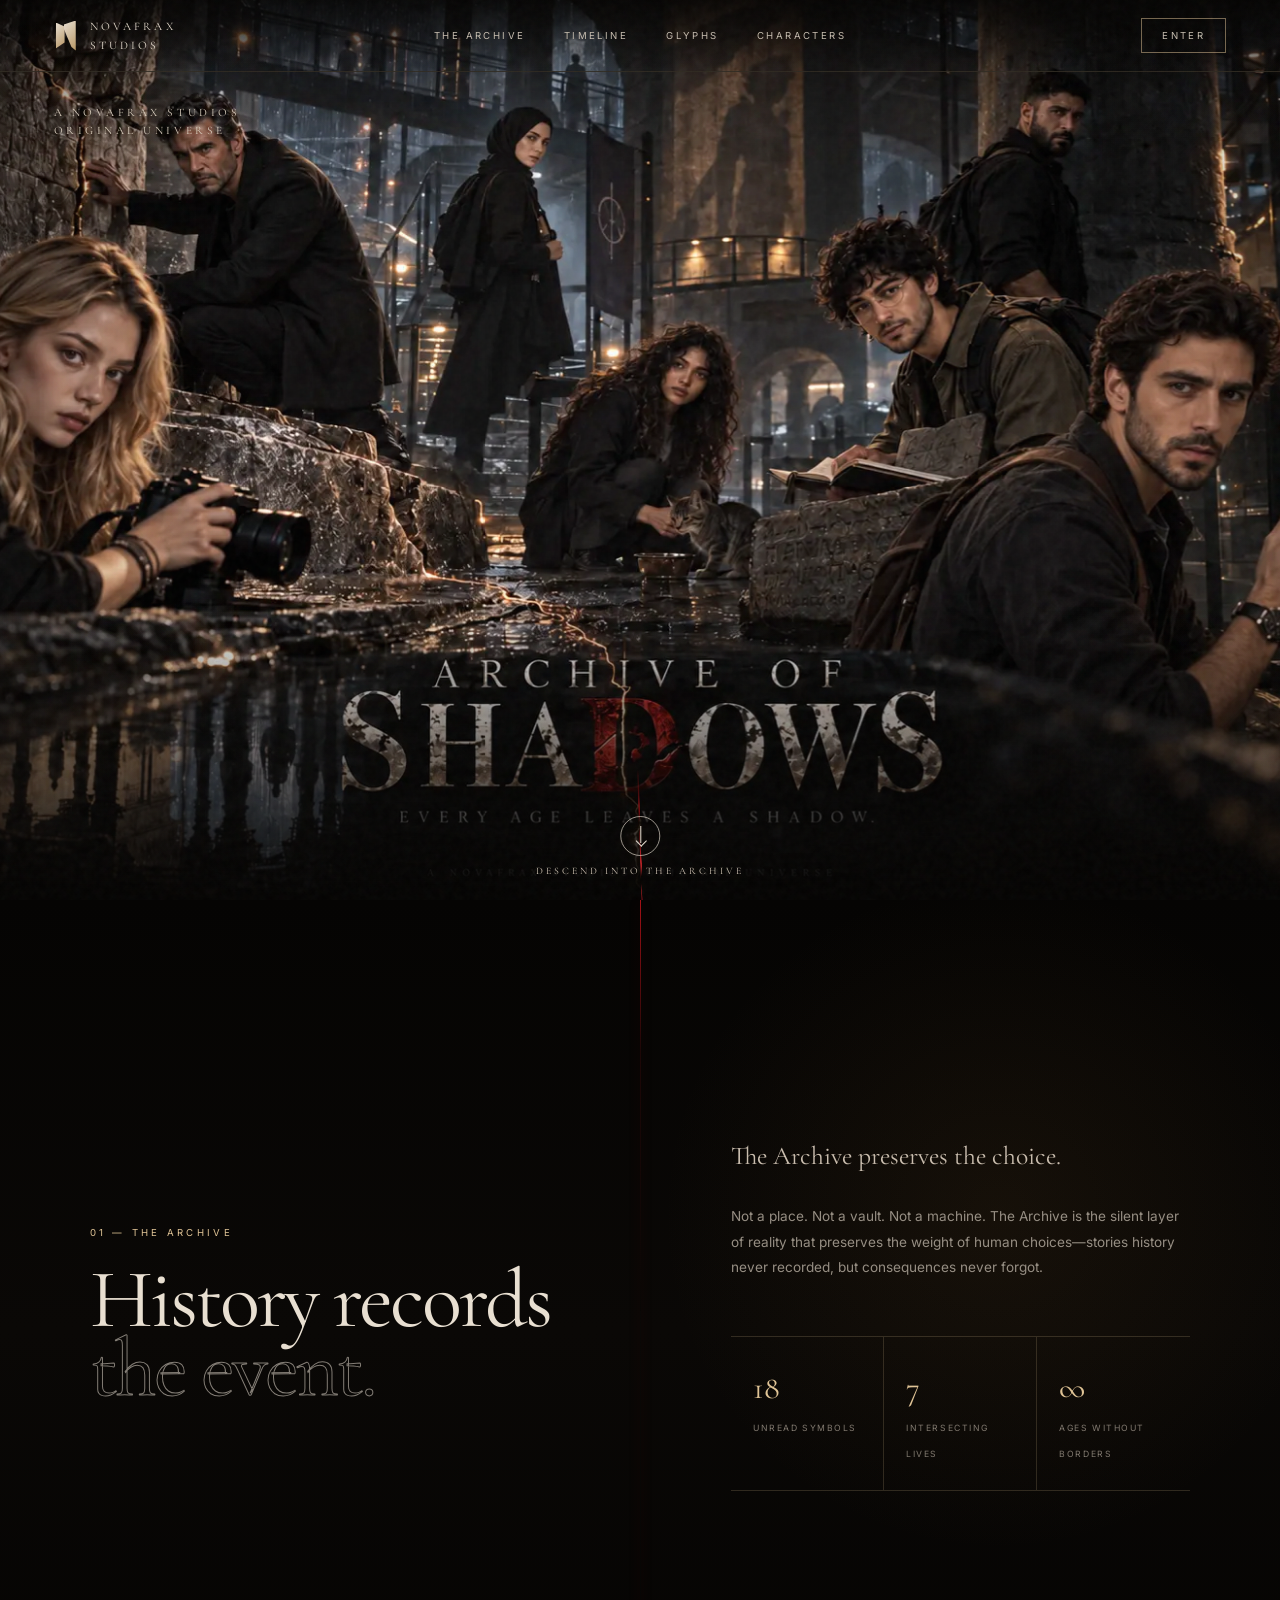
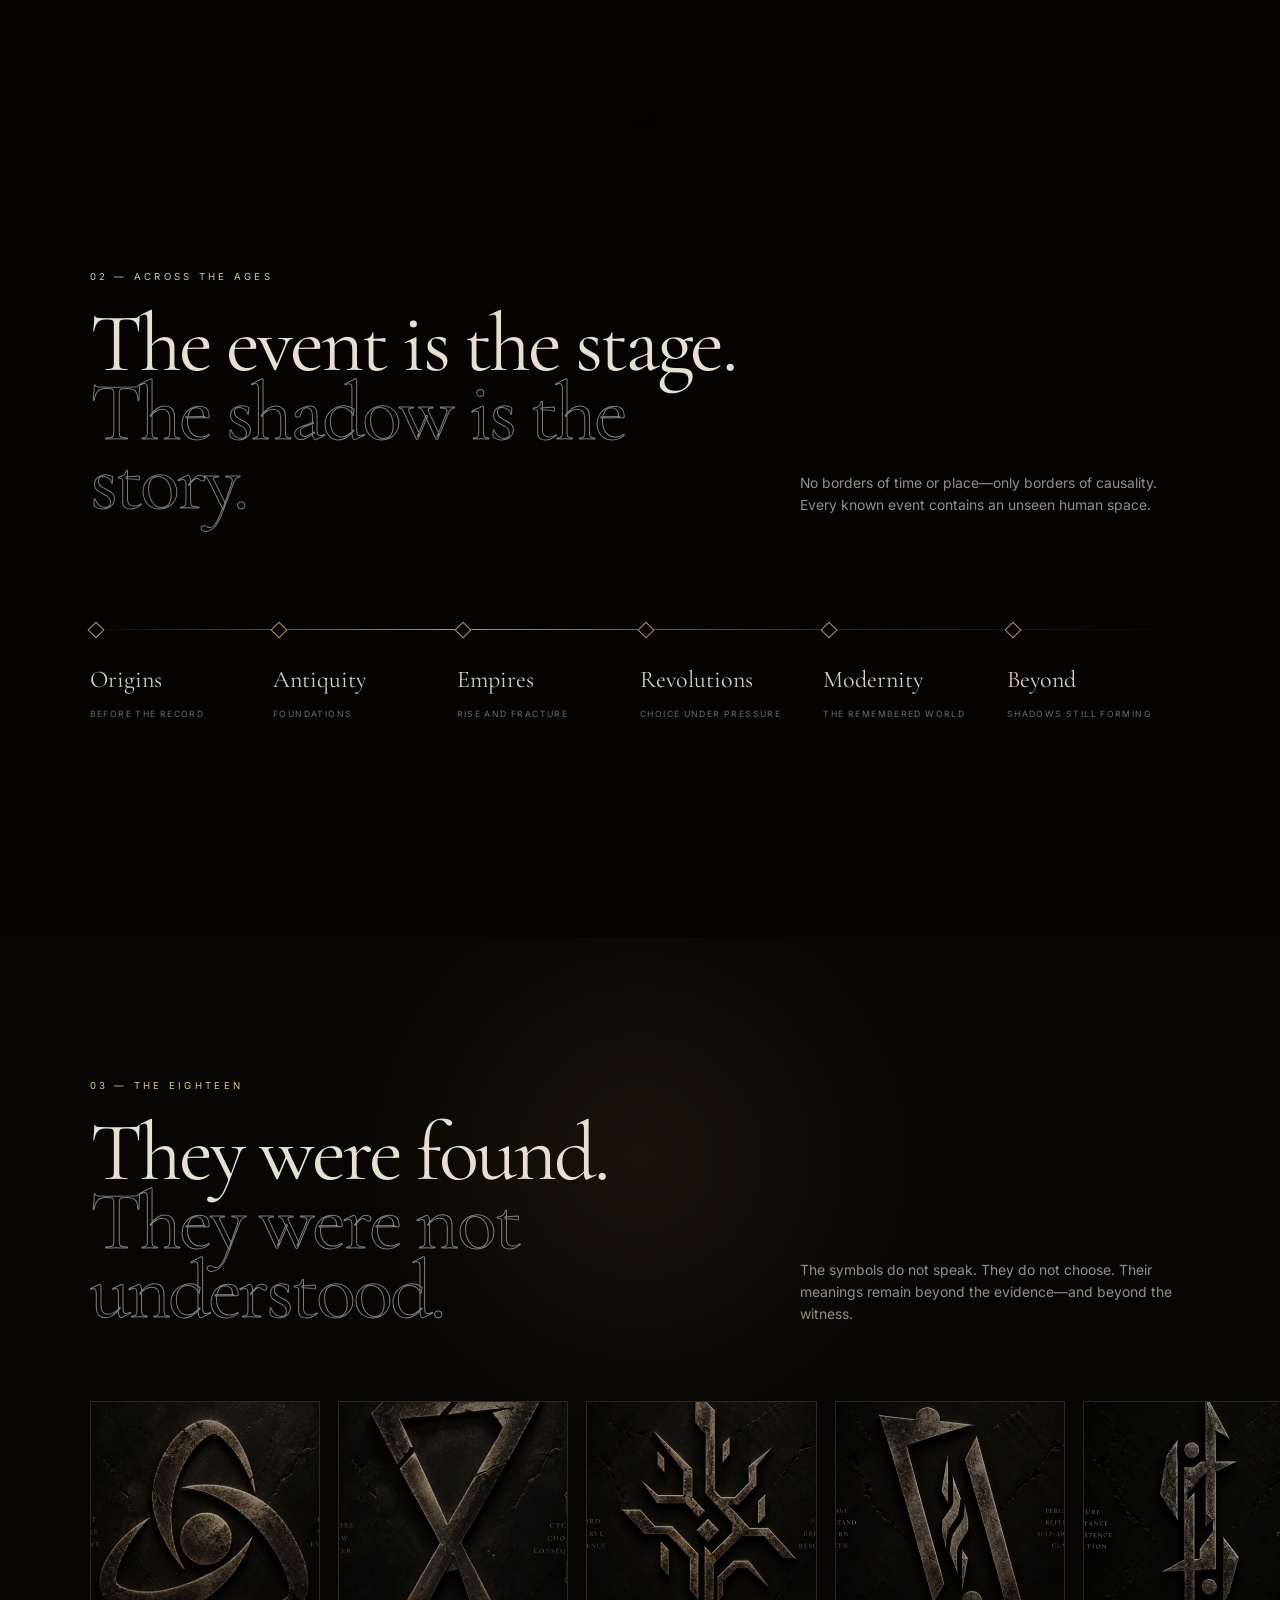
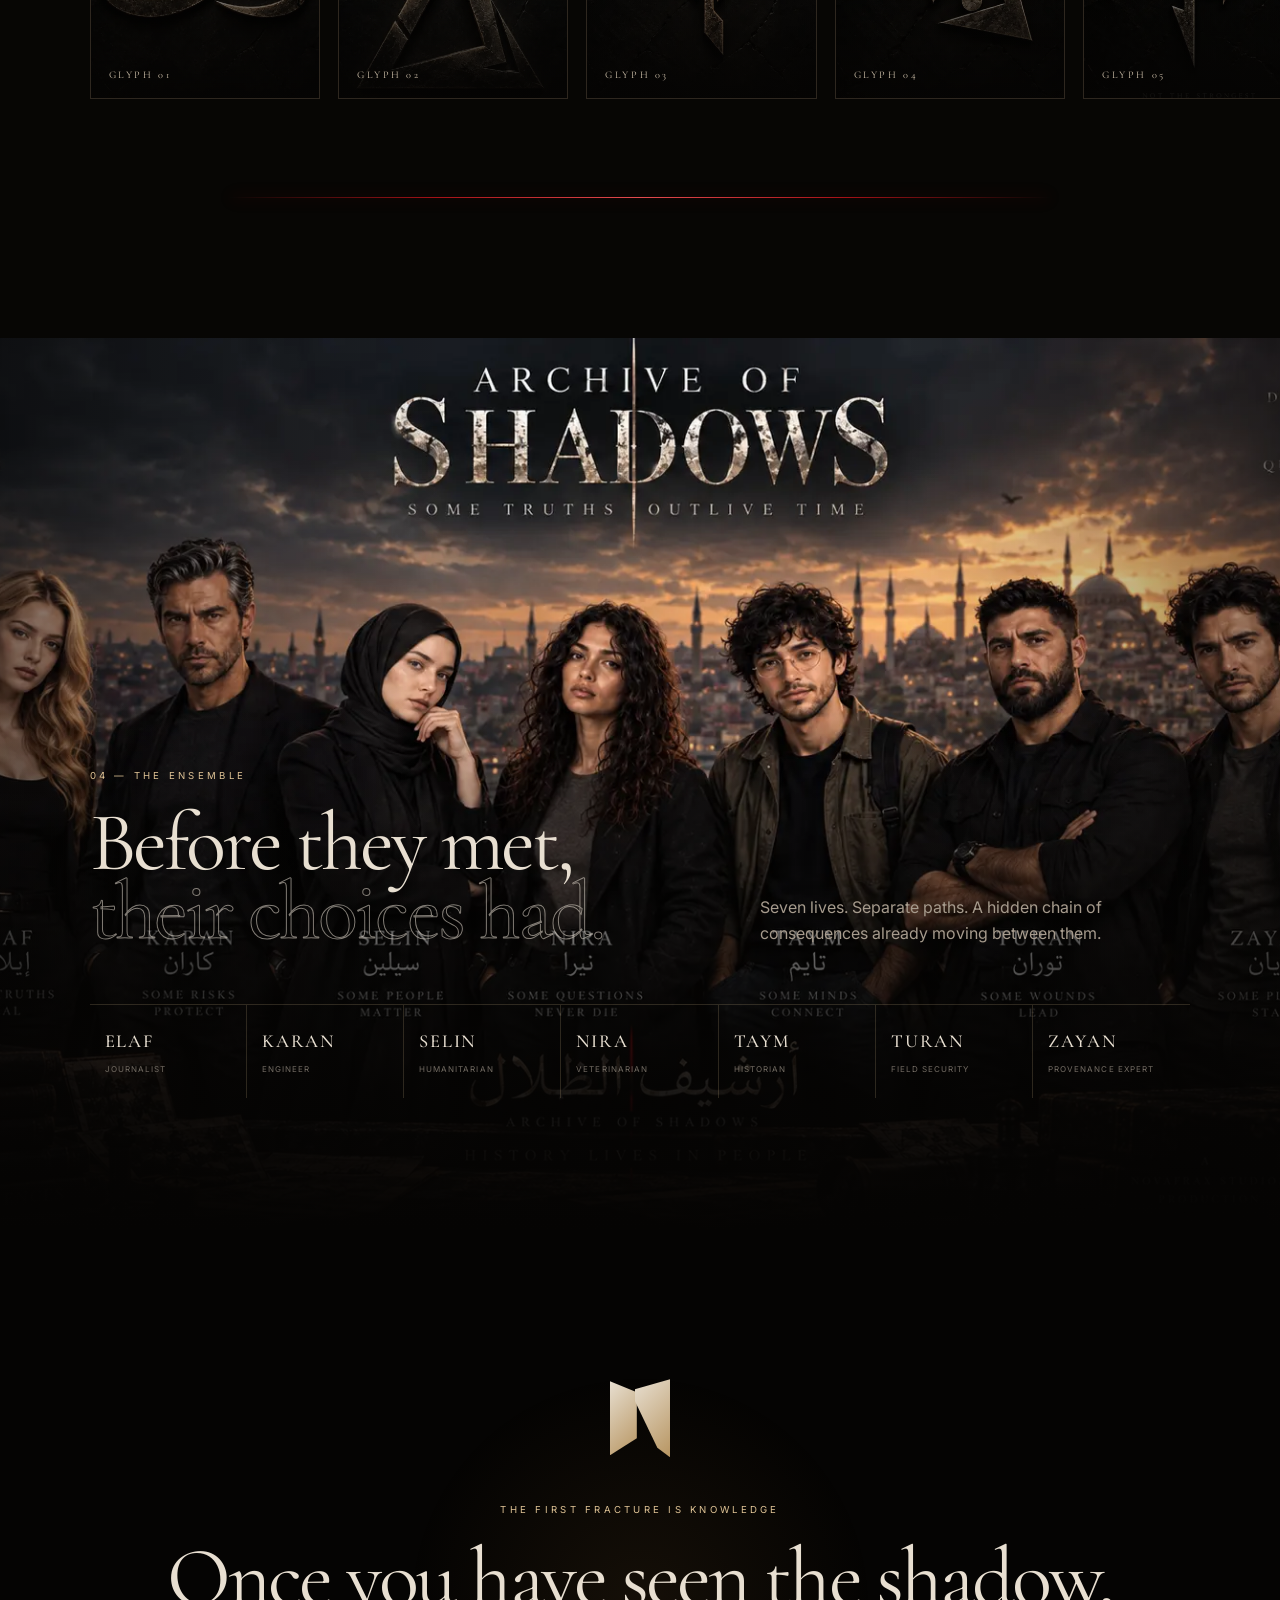
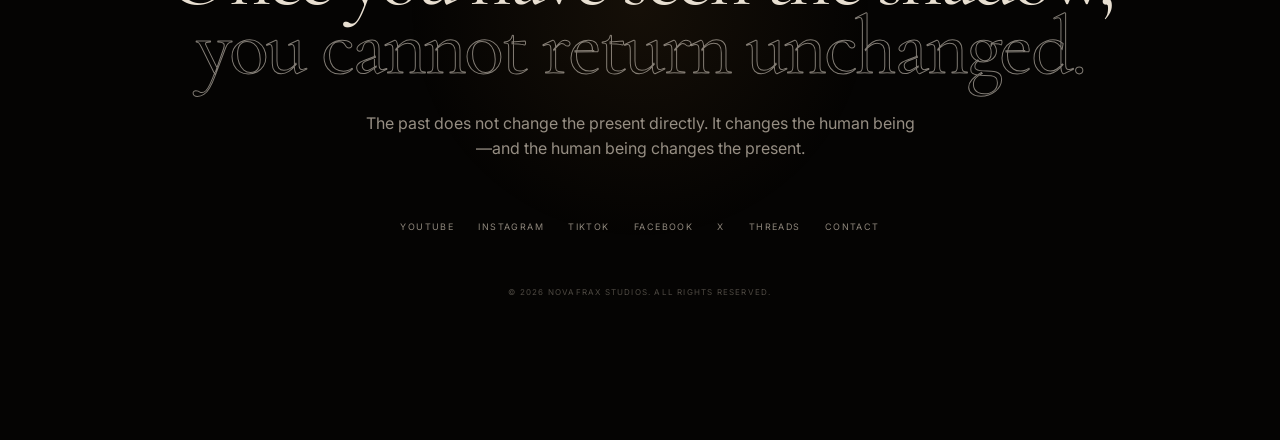
==== commit 39dc3164: "Launch Archive of Shadows cinematic experience" ====
--- a/index.html
+++ b/index.html
@@ -4,106 +4,57 @@
   <meta charset="utf-8">
   <meta name="viewport" content="width=device-width,initial-scale=1,viewport-fit=cover">
   <title>Archive of Shadows — Every Age Leaves a Shadow</title>
-  <meta name="description" content="A cinematic original universe where history gives us the world—and we reveal the human stories it never recorded.">
-  <meta name="theme-color" content="#070604">
+  <meta name="description" content="A NOVAFRAX STUDIOS original universe. History records the event. The Archive preserves the choice.">
+  <meta name="theme-color" content="#050403">
   <meta property="og:title" content="Archive of Shadows">
   <meta property="og:description" content="Every age leaves a shadow.">
   <meta property="og:type" content="website">
-  <meta property="og:url" content="https://novafraxstudios.com">
-  <meta property="og:image" content="https://novafraxstudios.com/assets/archive-hero.webp">
-  <meta property="og:image:alt" content="Archive of Shadows — a fractured ancient artifact illuminated from within">
+  <meta property="og:url" content="https://novafraxstudios.com/">
+  <meta property="og:image" content="https://novafraxstudios.com/assets/archive-of-shadows-hero-v3.1.webp">
   <meta name="twitter:card" content="summary_large_image">
   <meta name="twitter:title" content="Archive of Shadows">
   <meta name="twitter:description" content="Every age leaves a shadow.">
-  <meta name="twitter:image" content="https://novafraxstudios.com/assets/archive-hero.webp">
+  <meta name="twitter:image" content="https://novafraxstudios.com/assets/archive-of-shadows-hero-v3.1.webp">
   <link rel="canonical" href="https://novafraxstudios.com/">
-  <link rel="preload" href="assets/archive-hero.webp" as="image" type="image/webp" fetchpriority="high">
-  <link rel="icon" type="image/svg+xml" href="data:image/svg+xml,%3Csvg xmlns='http://www.w3.org/2000/svg' viewBox='0 0 64 64'%3E%3Crect width='64' height='64' rx='12' fill='%23070604'/%3E%3Cpath d='M32 10 48 19v26L32 54 16 45V19Z' fill='none' stroke='%23b99159' stroke-width='2'/%3E%3Cpath d='M32 17v30M20 24l24 16M44 24 20 40' stroke='%23d6b77e' stroke-width='1.5'/%3E%3Ccircle cx='32' cy='32' r='4' fill='%23d6b77e'/%3E%3C/svg%3E">
+  <link rel="preload" href="assets/archive-of-shadows-hero-v3.1.webp" as="image" type="image/webp" fetchpriority="high">
+  <link rel="preconnect" href="https://fonts.googleapis.com">
+  <link rel="preconnect" href="https://fonts.gstatic.com" crossorigin>
+  <link href="https://fonts.googleapis.com/css2?family=Cormorant+Garamond:wght@400;500;600&family=Inter:wght@300;400;500;600&display=swap" rel="stylesheet">
+  <link rel="stylesheet" href="assets/site.css">
   <script>document.documentElement.classList.add('js')</script>
-  <script type="application/ld+json">{"@context":"https://schema.org","@type":"Organization","name":"Novafrax Studios","url":"https://novafraxstudios.com/","email":"mailto:novafraxstudios@gmail.com","sameAs":["https://youtube.com/@NovafraxStudios","https://instagram.com/novafraxstudios","https://tiktok.com/@novafraxstudios","https://www.facebook.com/novafraxstudios/","https://x.com/novafraxstudios","https://www.threads.com/@novafraxstudios"]}</script>
-  <style>
-    @import url('https://fonts.googleapis.com/css2?family=Cormorant+Garamond:wght@400;500;600&family=Inter:wght@300;400;500;600&display=swap');
-    :root{--ink:#070604;--paper:#e6dfd4;--muted:#9c958a;--gold:#b99159;--gold2:#e0c58d;--line:rgba(213,185,132,.18);--serif:'Cormorant Garamond',Georgia,serif;--sans:Inter,Arial,sans-serif}
-    *{box-sizing:border-box}html{scroll-behavior:smooth;background:var(--ink)}body{margin:0;background:var(--ink);color:var(--paper);font-family:var(--sans);font-size:16px;line-height:1.6;overflow-x:hidden}a{color:inherit}button,a{-webkit-tap-highlight-color:transparent}.skip-link{position:fixed;left:18px;top:12px;z-index:120;transform:translateY(-160%);padding:10px 15px;background:var(--paper);color:var(--ink);font-size:.7rem;letter-spacing:.12em;text-decoration:none;text-transform:uppercase}.skip-link:focus{transform:none}.grain{position:fixed;inset:0;z-index:99;pointer-events:none;opacity:.055;background-image:url("data:image/svg+xml,%3Csvg viewBox='0 0 180 180' xmlns='http://www.w3.org/2000/svg'%3E%3Cfilter id='n'%3E%3CfeTurbulence type='fractalNoise' baseFrequency='.9' numOctaves='4' stitchTiles='stitch'/%3E%3C/filter%3E%3Crect width='100%25' height='100%25' filter='url(%23n)' opacity='.6'/%3E%3C/svg%3E")}.nav{position:fixed;top:0;left:0;right:0;z-index:40;display:flex;align-items:center;justify-content:space-between;padding:24px clamp(22px,5vw,76px);transition:.4s}.nav.scrolled{background:rgba(7,6,4,.84);backdrop-filter:blur(18px);border-bottom:1px solid var(--line);padding-top:15px;padding-bottom:15px}.wordmark{text-decoration:none;display:flex;gap:13px;align-items:center;letter-spacing:.18em;font-size:.72rem;font-weight:600}.seal{width:28px;height:28px;border:1px solid var(--gold);transform:rotate(45deg);display:grid;place-items:center}.seal:after{content:'';width:7px;height:7px;border:1px solid var(--gold2);border-radius:50%}.navlinks{display:flex;gap:32px}.navlinks a{text-decoration:none;color:#c5beb3;font-size:.7rem;letter-spacing:.18em;text-transform:uppercase;position:relative}.navlinks a:after{content:'';position:absolute;left:0;right:100%;bottom:-7px;height:1px;background:var(--gold);transition:.35s}.navlinks a:hover:after,.navlinks a:focus-visible:after{right:0}.menu{display:none;background:none;border:0;color:white;font-size:1.25rem;cursor:pointer}.hero{min-height:100svh;position:relative;display:flex;align-items:center;padding:130px clamp(24px,8vw,144px) 84px;isolation:isolate}.hero:before{content:'';position:absolute;inset:0;z-index:-3;background:url('assets/archive-hero.webp') center/cover no-repeat}.hero:after{content:'';position:absolute;inset:0;z-index:-2;background:linear-gradient(90deg,rgba(4,4,3,.96) 0%,rgba(4,4,3,.78) 31%,rgba(4,4,3,.15) 66%,rgba(4,4,3,.3) 100%),linear-gradient(0deg,#070604 0%,transparent 24%)}.hero-copy{width:min(680px,54vw);animation:rise 1.25s cubic-bezier(.2,.8,.2,1) both}.eyebrow{color:var(--gold2);font-size:.66rem;letter-spacing:.35em;text-transform:uppercase;margin-bottom:24px}.hero h1{font-family:var(--serif);font-size:clamp(4.2rem,8.7vw,9rem);font-weight:500;letter-spacing:-.055em;line-height:.69;margin:0;text-shadow:0 4px 35px #000}.hero h1 span{display:block;margin-left:.48em;color:transparent;-webkit-text-stroke:1px rgba(235,224,206,.7)}.promise{font-family:var(--serif);font-size:clamp(1.45rem,2.4vw,2.15rem);font-weight:400;letter-spacing:.07em;margin:42px 0 12px}.lede{max-width:535px;color:#aaa298;font-weight:300;font-size:.98rem}.hero-actions{display:flex;align-items:center;gap:26px;margin-top:35px}.primary{display:inline-flex;align-items:center;gap:18px;text-decoration:none;border:1px solid rgba(217,188,132,.52);padding:14px 19px 14px 24px;font-size:.68rem;letter-spacing:.22em;text-transform:uppercase;background:rgba(5,5,4,.3);transition:.35s}.primary b{font-size:1rem;color:var(--gold);font-weight:400;transition:.35s}.primary:hover{background:rgba(185,145,89,.12);border-color:var(--gold2)}.primary:hover b{transform:translateX(4px)}.chapter{color:#777168;font-size:.64rem;letter-spacing:.18em;text-transform:uppercase}.scroll-mark{position:absolute;bottom:32px;right:5vw;display:flex;align-items:center;gap:14px;color:#8a8277;font-size:.6rem;letter-spacing:.22em;text-transform:uppercase;writing-mode:vertical-rl}.scroll-mark:after{content:'';height:52px;width:1px;background:linear-gradient(var(--gold),transparent)}.section{padding:clamp(90px,12vw,180px) clamp(24px,8vw,144px);position:relative}.kicker{font-size:.64rem;letter-spacing:.34em;text-transform:uppercase;color:var(--gold);margin-bottom:22px}.display{font-family:var(--serif);font-weight:400;font-size:clamp(3rem,6vw,6.2rem);letter-spacing:-.035em;line-height:.92;margin:0}.manifesto{display:grid;grid-template-columns:.8fr 1.2fr;gap:clamp(50px,10vw,160px);align-items:start}.manifesto .copy{max-width:680px}.manifesto .copy p{font-family:var(--serif);font-size:clamp(1.35rem,2.2vw,2rem);line-height:1.45;color:#cbc3b8;margin:0 0 26px}.manifesto .copy small{display:block;color:#858076;font-size:.84rem;line-height:1.8}.axioms{margin-top:80px;border-top:1px solid var(--line);border-bottom:1px solid var(--line);display:grid;grid-template-columns:repeat(3,1fr)}.axiom{padding:34px 30px;border-right:1px solid var(--line)}.axiom:last-child{border:0}.axiom b{display:block;font-family:var(--serif);font-size:2.5rem;font-weight:400;color:var(--gold2)}.axiom span{font-size:.62rem;letter-spacing:.2em;text-transform:uppercase;color:#8b857c}.timeline{background:radial-gradient(circle at 50% 20%,rgba(156,117,62,.08),transparent 42%)}.timeline-head{display:flex;justify-content:space-between;align-items:end;gap:30px}.timeline-head p{max-width:430px;color:#888177;font-size:.88rem}.ages{position:relative;margin-top:90px;display:grid;grid-template-columns:repeat(6,1fr);gap:0}.ages:before{content:'';position:absolute;left:0;right:0;top:16px;height:1px;background:linear-gradient(90deg,transparent,var(--gold),rgba(185,145,89,.25),transparent)}.age{position:relative;padding-top:48px;color:#7e786f;min-height:150px}.age:before{content:'';position:absolute;top:11px;left:0;width:10px;height:10px;border:1px solid var(--gold);background:var(--ink);transform:rotate(45deg);transition:.4s}.age:hover:before{background:var(--gold);box-shadow:0 0 22px rgba(217,174,106,.55)}.age b{font-family:var(--serif);font-weight:400;color:#d7cfc2;font-size:1.35rem}.age span{display:block;font-size:.58rem;letter-spacing:.18em;text-transform:uppercase;margin-top:7px}.glyph-section{overflow:hidden}.glyph-intro{display:grid;grid-template-columns:1fr 1fr;gap:70px;align-items:end}.glyph-intro p{max-width:480px;color:#8c857b;margin:0}.glyph-grid{display:grid;grid-template-columns:repeat(9,1fr);gap:10px;margin-top:64px}.glyph{aspect-ratio:1/1.25;border:1px solid rgba(203,177,129,.14);background:linear-gradient(145deg,rgba(255,255,255,.025),rgba(255,255,255,0));color:#756f66;display:flex;align-items:flex-end;justify-content:space-between;padding:12px;position:relative;overflow:hidden;cursor:default;transition:.45s}.glyph:before,.glyph:after{content:'';position:absolute;left:50%;top:50%;border:1px solid rgba(185,145,89,.22);transform:translate(-50%,-50%) rotate(45deg);transition:.5s}.glyph:before{width:25%;height:25%}.glyph:after{width:42%;height:42%;border-radius:50%;transform:translate(-50%,-50%)}.glyph:hover{border-color:rgba(215,183,126,.55);background:radial-gradient(circle at 50% 47%,rgba(185,145,89,.12),transparent 55%);color:var(--gold2)}.glyph:hover:before{transform:translate(-50%,-50%) rotate(135deg);box-shadow:0 0 20px rgba(185,145,89,.2)}.glyph:hover:after{transform:translate(-50%,-50%) scale(.8)}.glyph span{font-size:.56rem;letter-spacing:.14em}.glyph i{font-style:normal;font-size:.5rem;letter-spacing:.12em;opacity:0;transition:.4s}.glyph:hover i{opacity:1}.ensemble{min-height:100vh;display:flex;align-items:flex-end;background:#080706 url('assets/the-ensemble.webp') center 18%/cover no-repeat;padding-bottom:80px;isolation:isolate}.ensemble:after{content:'';position:absolute;inset:0;z-index:-1;background:linear-gradient(0deg,#070604 2%,rgba(7,6,4,.9) 15%,transparent 58%),linear-gradient(90deg,rgba(7,6,4,.55),transparent 35%,transparent 68%,rgba(7,6,4,.35))}.ensemble-copy{width:100%;display:flex;align-items:end;justify-content:space-between;gap:40px}.ensemble-copy p{max-width:430px;color:#a39b90;margin:0}.names{padding-top:0}.name-grid{display:grid;grid-template-columns:repeat(7,1fr);border-top:1px solid var(--line)}.person{padding:26px 18px;border-right:1px solid var(--line)}.person:last-child{border:0}.person b{font-family:var(--serif);font-weight:500;font-size:1.35rem;letter-spacing:.1em}.person span{display:block;color:#777168;font-size:.57rem;letter-spacing:.13em;text-transform:uppercase;margin-top:7px}.finale{text-align:center;min-height:80vh;display:flex;flex-direction:column;justify-content:center;align-items:center;background:radial-gradient(circle at 50% 50%,rgba(153,113,56,.1),transparent 36%)}.finale .display{max-width:920px}.finale p{color:#8e877d;max-width:560px;margin:28px auto}.producer{margin-top:90px}.producer img{width:105px;opacity:.72;mix-blend-mode:screen}.producer span{display:block;color:#777168;font-size:.56rem;letter-spacing:.3em;text-transform:uppercase;margin-top:15px}.social{display:flex;gap:28px;margin-top:40px}.social a,.social span{text-decoration:none;color:#8f887f;font-size:.62rem;letter-spacing:.15em;text-transform:uppercase}.social a:hover{color:var(--gold2)}.social .soon{opacity:.45}.copyright{position:absolute;bottom:26px;color:#4f4b45;font-size:.55rem;letter-spacing:.16em;text-transform:uppercase}.reveal{opacity:1;transform:none}.js .reveal{opacity:0;transform:translateY(35px);transition:opacity .9s,transform .9s}.js .reveal.visible{opacity:1;transform:none}@keyframes rise{from{opacity:0;transform:translateY(28px)}to{opacity:1;transform:none}}
-    @media(max-width:900px){.navlinks{display:flex;position:fixed;inset:0;z-index:-1;flex-direction:column;align-items:center;justify-content:center;gap:34px;background:rgba(7,6,4,.97);backdrop-filter:blur(20px);opacity:0;visibility:hidden;pointer-events:none;transition:opacity .3s,visibility .3s}.navlinks.open{opacity:1;visibility:visible;pointer-events:auto}.navlinks a{font-size:.8rem}.menu{display:block;position:relative;z-index:2;width:42px;height:42px}.hero{align-items:flex-end;padding-bottom:120px}.hero:before{background-position:62% center}.hero:after{background:linear-gradient(0deg,#070604 3%,rgba(7,6,4,.86) 37%,rgba(7,6,4,.17) 80%),linear-gradient(90deg,rgba(7,6,4,.76),transparent)}.hero-copy{width:100%}.hero h1{font-size:clamp(4rem,17vw,7rem);line-height:.72}.lede{max-width:90%}.manifesto,.glyph-intro{grid-template-columns:1fr}.axioms{grid-template-columns:1fr}.axiom{border-right:0;border-bottom:1px solid var(--line)}.timeline-head{display:block}.ages{grid-template-columns:repeat(3,1fr);row-gap:30px}.glyph-grid{grid-template-columns:repeat(6,1fr)}.ensemble{min-height:82vh;background-position:center top}.ensemble-copy{display:block}.ensemble-copy p{margin-top:22px}.name-grid{grid-template-columns:repeat(4,1fr)}.person:nth-child(4){border-right:0}}
-    @media(max-width:560px){.nav{padding:19px 20px}.wordmark{font-size:.58rem}.hero{min-height:100svh;padding:110px 20px 90px}.hero:before{background-position:68% center}.eyebrow{font-size:.54rem;letter-spacing:.24em}.hero h1{font-size:18vw}.promise{font-size:1.5rem;margin-top:28px}.lede{font-size:.88rem}.chapter,.scroll-mark{display:none}.section{padding:90px 22px}.display{font-size:3.35rem}.ages{grid-template-columns:repeat(2,1fr)}.glyph-grid{grid-template-columns:repeat(3,1fr)}.glyph{padding:9px}.ensemble{min-height:72vh;background-size:auto 62%;background-position:center top;background-repeat:no-repeat;align-items:flex-end}.ensemble-copy .display{font-size:3rem}.name-grid{grid-template-columns:repeat(2,1fr)}.person:nth-child(even){border-right:0}.finale{min-height:88vh}.social{gap:18px;flex-wrap:wrap;justify-content:center}}
-    @media(prefers-reduced-motion:reduce){html{scroll-behavior:auto}*,*:before,*:after{animation:none!important;transition:none!important}.reveal{opacity:1;transform:none}}
-  </style>
+  <script type="application/ld+json">{"@context":"https://schema.org","@type":"Organization","name":"NOVAFRAX STUDIOS","url":"https://novafraxstudios.com/","email":"novafraxstudios@gmail.com","sameAs":["https://youtube.com/@NovafraxStudios","https://instagram.com/novafraxstudios","https://tiktok.com/@novafraxstudios","https://www.facebook.com/novafraxstudios/","https://x.com/novafraxstudios","https://www.threads.com/@novafraxstudios"]}</script>
 </head>
 <body>
-  <a class="skip-link" href="#content">Skip to content</a>
-  <div class="grain" aria-hidden="true"></div>
+  <a class="skip" href="#main">Skip to content</a><div class="grain" aria-hidden="true"></div>
   <nav class="nav" aria-label="Primary navigation">
-    <a class="wordmark" href="#top" aria-label="Archive of Shadows home"><span class="seal" aria-hidden="true"></span>ARCHIVE OF SHADOWS</a>
-    <div class="navlinks" id="site-menu"><a href="#archive">The Archive</a><a href="#ages">The Ages</a><a href="#glyphs">The Glyphs</a><a href="#ensemble">The Ensemble</a></div>
-    <button class="menu" aria-label="Open navigation" aria-controls="site-menu" aria-expanded="false">☰</button>
+    <a class="brand" href="#top" aria-label="Archive of Shadows home"><span class="brand-mark" aria-hidden="true"></span><span>NOVAFRAX<br>STUDIOS</span></a>
+    <div class="links" id="menu"><a href="#archive">The Archive</a><a href="#timeline">Timeline</a><a href="#glyphs">Glyphs</a><a href="#characters">Characters</a></div>
+    <a class="enter" href="#archive">Enter</a><button class="menu" aria-label="Open navigation" aria-controls="menu" aria-expanded="false">☰</button>
   </nav>
-
   <header class="hero" id="top">
-    <div class="hero-copy">
-      <div class="eyebrow">A Novafrax Studios Original Universe</div>
-      <h1>ARCHIVE <span>OF SHADOWS</span></h1>
-      <div class="promise">Every age leaves a shadow.</div>
-      <p class="lede">History records what happened. The Archive preserves the human choice it never saw.</p>
-      <div class="hero-actions"><a class="primary" href="#archive">Enter the Archive <b>→</b></a><span class="chapter">Foundation transmission 001</span></div>
-    </div>
-    <div class="scroll-mark" aria-hidden="true">Descend</div>
+    <h1 class="sr-only">Archive of Shadows</h1>
+    <div class="hero-media"><img src="assets/archive-of-shadows-hero-v3.1.webp" alt="Seven lives converge inside the Archive of Shadows" width="1672" height="941" fetchpriority="high"></div>
+    <div class="hero-shade" aria-hidden="true"></div><div class="production">A Novafrax Studios Original Universe</div><span class="fracture" aria-hidden="true"></span>
+    <a class="descent" href="#archive"><i aria-hidden="true"></i>Descend into the Archive</a>
   </header>
-
-  <main id="content">
-    <section class="section" id="archive">
-      <div class="manifesto reveal">
-        <div><div class="kicker">01 — The Archive</div><h2 class="display">History gives us the world.</h2></div>
-        <div class="copy"><p>We create the story. The Archive preserves its shadow.</p><small>Not a place. Not a vault. Not a machine. The Archive is the silent layer of reality that preserves the weight of human choices—stories history never recorded, but consequences never forgot.</small></div>
-      </div>
-      <div class="axioms reveal">
-        <div class="axiom"><b>18</b><span>Unread symbols</span></div>
-        <div class="axiom"><b>7</b><span>Intersecting lives</span></div>
-        <div class="axiom"><b>∞</b><span>Ages without borders</span></div>
-      </div>
+  <main id="main">
+    <section class="section intro" id="archive">
+      <div class="reveal"><div class="chapter">01 — The Archive</div><h2 class="display">History records<br><span class="outline">the event.</span></h2></div>
+      <div class="intro-copy reveal"><p>The Archive preserves the choice.</p><small>Not a place. Not a vault. Not a machine. The Archive is the silent layer of reality that preserves the weight of human choices—stories history never recorded, but consequences never forgot.</small><div class="axioms"><div class="axiom"><b>18</b><span>Unread symbols</span></div><div class="axiom"><b>7</b><span>Intersecting lives</span></div><div class="axiom"><b>∞</b><span>Ages without borders</span></div></div></div>
     </section>
-
-    <section class="section timeline" id="ages">
-      <div class="timeline-head reveal"><div><div class="kicker">02 — Across the Ages</div><h2 class="display">The event is the stage.<br>The shadow is the story.</h2></div><p>No borders of time or place—only borders of causality. Every known event contains an unseen human space.</p></div>
-      <div class="ages reveal" aria-label="Ages of history">
-        <div class="age"><b>Origins</b><span>Before the record</span></div><div class="age"><b>Antiquity</b><span>Foundations</span></div><div class="age"><b>Empires</b><span>Rise and fracture</span></div><div class="age"><b>Revolutions</b><span>Choice under pressure</span></div><div class="age"><b>Modernity</b><span>The remembered world</span></div><div class="age"><b>Beyond</b><span>Shadows still forming</span></div>
-      </div>
+    <section class="section timeline" id="timeline">
+      <div class="section-head reveal"><div><div class="chapter">02 — Across the Ages</div><h2 class="display">The event is the stage.<br><span class="outline">The shadow is the story.</span></h2></div><p>No borders of time or place—only borders of causality. Every known event contains an unseen human space.</p></div>
+      <div class="time-track reveal" aria-label="Ages of history"><div class="era"><b>Origins</b><span>Before the record</span></div><div class="era"><b>Antiquity</b><span>Foundations</span></div><div class="era"><b>Empires</b><span>Rise and fracture</span></div><div class="era"><b>Revolutions</b><span>Choice under pressure</span></div><div class="era"><b>Modernity</b><span>The remembered world</span></div><div class="era"><b>Beyond</b><span>Shadows still forming</span></div></div>
     </section>
-
-    <section class="section glyph-section" id="glyphs">
-      <div class="glyph-intro reveal"><div><div class="kicker">03 — The Eighteen</div><h2 class="display">They were found.<br>They were not understood.</h2></div><p>The symbols do not speak. They do not choose. Their meanings remain beyond the evidence—and beyond the witness.</p></div>
-      <div class="glyph-grid reveal" aria-label="Eighteen unidentified glyphs">
-        <div class="glyph"><span>01</span><i>UNREAD</i></div><div class="glyph"><span>02</span><i>UNREAD</i></div><div class="glyph"><span>03</span><i>UNREAD</i></div><div class="glyph"><span>04</span><i>UNREAD</i></div><div class="glyph"><span>05</span><i>UNREAD</i></div><div class="glyph"><span>06</span><i>UNREAD</i></div><div class="glyph"><span>07</span><i>UNREAD</i></div><div class="glyph"><span>08</span><i>UNREAD</i></div><div class="glyph"><span>09</span><i>UNREAD</i></div><div class="glyph"><span>10</span><i>UNREAD</i></div><div class="glyph"><span>11</span><i>UNREAD</i></div><div class="glyph"><span>12</span><i>UNREAD</i></div><div class="glyph"><span>13</span><i>UNREAD</i></div><div class="glyph"><span>14</span><i>UNREAD</i></div><div class="glyph"><span>15</span><i>UNREAD</i></div><div class="glyph"><span>16</span><i>UNREAD</i></div><div class="glyph"><span>17</span><i>UNREAD</i></div><div class="glyph"><span>18</span><i>UNREAD</i></div>
-      </div>
+    <section class="section glyphs" id="glyphs">
+      <div class="section-head reveal"><div><div class="chapter">03 — The Eighteen</div><h2 class="display">They were found.<br><span class="outline">They were not understood.</span></h2></div><p>The symbols do not speak. They do not choose. Their meanings remain beyond the evidence—and beyond the witness.</p></div>
+      <div class="glyphs-stage" aria-label="Eighteen unidentified glyphs">
+        <div class="glyph-card"><img src="assets/glyphs/glyph-1.webp" alt="Unidentified glyph 01" loading="lazy"><span>GLYPH 01</span></div><div class="glyph-card"><img src="assets/glyphs/glyph-2.webp" alt="Unidentified glyph 02" loading="lazy"><span>GLYPH 02</span></div><div class="glyph-card"><img src="assets/glyphs/glyph-3.webp" alt="Unidentified glyph 03" loading="lazy"><span>GLYPH 03</span></div><div class="glyph-card"><img src="assets/glyphs/glyph-4.webp" alt="Unidentified glyph 04" loading="lazy"><span>GLYPH 04</span></div><div class="glyph-card"><img src="assets/glyphs/glyph-5.webp" alt="Unidentified glyph 05" loading="lazy"><span>GLYPH 05</span></div><div class="glyph-card"><img src="assets/glyphs/glyph-6.webp" alt="Unidentified glyph 06" loading="lazy"><span>GLYPH 06</span></div><div class="glyph-card"><img src="assets/glyphs/glyph-7.webp" alt="Unidentified glyph 07" loading="lazy"><span>GLYPH 07</span></div><div class="glyph-card"><img src="assets/glyphs/glyph-8.webp" alt="Unidentified glyph 08" loading="lazy"><span>GLYPH 08</span></div><div class="glyph-card"><img src="assets/glyphs/glyph-9.webp" alt="Unidentified glyph 09" loading="lazy"><span>GLYPH 09</span></div><div class="glyph-card"><img src="assets/glyphs/glyph-10.webp" alt="Unidentified glyph 10" loading="lazy"><span>GLYPH 10</span></div><div class="glyph-card"><img src="assets/glyphs/glyph-11.webp" alt="Unidentified glyph 11" loading="lazy"><span>GLYPH 11</span></div><div class="glyph-card"><img src="assets/glyphs/glyph-12.webp" alt="Unidentified glyph 12" loading="lazy"><span>GLYPH 12</span></div><div class="glyph-card"><img src="assets/glyphs/glyph-13.webp" alt="Unidentified glyph 13" loading="lazy"><span>GLYPH 13</span></div><div class="glyph-card"><img src="assets/glyphs/glyph-14.webp" alt="Unidentified glyph 14" loading="lazy"><span>GLYPH 14</span></div><div class="glyph-card"><img src="assets/glyphs/glyph-15.webp" alt="Unidentified glyph 15" loading="lazy"><span>GLYPH 15</span></div><div class="glyph-card"><img src="assets/glyphs/glyph-16.webp" alt="Unidentified glyph 16" loading="lazy"><span>GLYPH 16</span></div><div class="glyph-card"><img src="assets/glyphs/glyph-17.webp" alt="Unidentified glyph 17" loading="lazy"><span>GLYPH 17</span></div><div class="glyph-card"><img src="assets/glyphs/glyph-18.webp" alt="Unidentified glyph 18" loading="lazy"><span>GLYPH 18</span></div>
+      </div><div class="red-resonance" aria-hidden="true"></div>
     </section>
-
-    <section class="section ensemble" id="ensemble">
-      <div class="ensemble-copy reveal"><div><div class="kicker">04 — The Ensemble</div><h2 class="display">Before they met,<br>their choices had.</h2></div><p>Seven lives. Separate paths. A hidden chain of consequences already moving between them.</p></div>
-    </section>
-    <section class="section names" aria-label="The ensemble">
-      <div class="name-grid reveal"><div class="person"><b>ELAF</b><span>Journalist</span></div><div class="person"><b>KARAN</b><span>Engineer</span></div><div class="person"><b>SELIN</b><span>Humanitarian</span></div><div class="person"><b>NIRA</b><span>Veterinarian</span></div><div class="person"><b>TAYM</b><span>Historian</span></div><div class="person"><b>TURAN</b><span>Field security</span></div><div class="person"><b>ZAYAN</b><span>Provenance expert</span></div></div>
-    </section>
-
-    <section class="section finale">
-      <div class="kicker reveal">The first fracture is knowledge</div>
-      <h2 class="display reveal">Once you have seen the shadow,<br>you cannot return unchanged.</h2>
-      <p class="reveal">The past does not change the present directly. It changes the human being—and the human being changes the present.</p>
-      <a class="primary reveal" href="#top">Return to the threshold <b>↑</b></a>
-      <div class="producer reveal"><img src="assets/novafrax.webp" alt="Novafrax Studios"><span>A Novafrax Studios Production</span></div>
-      <div class="social reveal"><a href="https://youtube.com/@NovafraxStudios" target="_blank" rel="noopener noreferrer">YouTube</a><a href="https://instagram.com/novafraxstudios" target="_blank" rel="noopener noreferrer">Instagram</a><a href="https://tiktok.com/@novafraxstudios" target="_blank" rel="noopener noreferrer">TikTok</a><a href="https://www.facebook.com/novafraxstudios/" target="_blank" rel="noopener noreferrer">Facebook</a><a href="https://x.com/novafraxstudios" target="_blank" rel="noopener noreferrer">X</a><a href="https://www.threads.com/@novafraxstudios" target="_blank" rel="noopener noreferrer">Threads</a><a href="mailto:novafraxstudios@gmail.com">Contact</a></div>
-      <div class="copyright">© 2026 Novafrax Studios. All rights reserved.</div>
-    </section>
+    <section class="section ensemble" id="characters"><div class="ensemble-inner"><div class="ensemble-copy reveal"><div><div class="chapter">04 — The Ensemble</div><h2 class="display">Before they met,<br><span class="outline">their choices had.</span></h2></div><p>Seven lives. Separate paths. A hidden chain of consequences already moving between them.</p></div><div class="names reveal" aria-label="The ensemble"><div class="person"><b>ELAF</b><span>Journalist</span></div><div class="person"><b>KARAN</b><span>Engineer</span></div><div class="person"><b>SELIN</b><span>Humanitarian</span></div><div class="person"><b>NIRA</b><span>Veterinarian</span></div><div class="person"><b>TAYM</b><span>Historian</span></div><div class="person"><b>TURAN</b><span>Field security</span></div><div class="person"><b>ZAYAN</b><span>Provenance expert</span></div></div></div></section>
+    <section class="section finale"><div class="final-mark reveal" aria-hidden="true"></div><div class="chapter reveal">The first fracture is knowledge</div><h2 class="display reveal">Once you have seen the shadow,<br><span class="outline">you cannot return unchanged.</span></h2><p class="reveal">The past does not change the present directly. It changes the human being—and the human being changes the present.</p><div class="social reveal"><a href="https://youtube.com/@NovafraxStudios" target="_blank" rel="noopener noreferrer">YouTube</a><a href="https://instagram.com/novafraxstudios" target="_blank" rel="noopener noreferrer">Instagram</a><a href="https://tiktok.com/@novafraxstudios" target="_blank" rel="noopener noreferrer">TikTok</a><a href="https://www.facebook.com/novafraxstudios/" target="_blank" rel="noopener noreferrer">Facebook</a><a href="https://x.com/novafraxstudios" target="_blank" rel="noopener noreferrer">X</a><a href="https://www.threads.com/@novafraxstudios" target="_blank" rel="noopener noreferrer">Threads</a><a href="mailto:novafraxstudios@gmail.com">Contact</a></div><div class="copyright">© 2026 NOVAFRAX STUDIOS. All rights reserved.</div></section>
   </main>
-  <script>
-    const nav=document.querySelector('.nav');addEventListener('scroll',()=>nav.classList.toggle('scrolled',scrollY>40),{passive:true});
-    const reveals=document.querySelectorAll('.reveal');
-    if('IntersectionObserver' in window){const io=new IntersectionObserver(es=>es.forEach(e=>{if(e.isIntersecting){e.target.classList.add('visible');io.unobserve(e.target)}}),{threshold:.12});reveals.forEach(e=>io.observe(e))}else{reveals.forEach(e=>e.classList.add('visible'))}
-    const menu=document.querySelector('.menu'),navlinks=document.querySelector('.navlinks');
-    const setMenu=open=>{menu.setAttribute('aria-expanded',String(open));menu.setAttribute('aria-label',open?'Close navigation':'Open navigation');menu.textContent=open?'×':'☰';navlinks.classList.toggle('open',open);document.body.style.overflow=open?'hidden':''};
-    menu.addEventListener('click',()=>setMenu(menu.getAttribute('aria-expanded')!=='true'));
-    navlinks.querySelectorAll('a').forEach(link=>link.addEventListener('click',()=>setMenu(false)));
-    addEventListener('keydown',e=>{if(e.key==='Escape')setMenu(false)});
-    addEventListener('resize',()=>{if(innerWidth>900)setMenu(false)},{passive:true});
-  </script>
+  <script src="assets/site.js"></script>
 </body>
 </html>
--- a/assets/site.css
+++ b/assets/site.css
@@ -0,0 +1,13 @@
+:root{--black:#050403;--black2:#0a0806;--bone:#e8dfd1;--muted:#968e83;--gold:#b79561;--gold2:#e0c496;--red:#a51116;--line:rgba(218,190,146,.19);--serif:"Cormorant Garamond",Georgia,serif;--sans:Inter,Arial,sans-serif}
+*{box-sizing:border-box}html{scroll-behavior:smooth;background:var(--black)}body{margin:0;background:var(--black);color:var(--bone);font-family:var(--sans);line-height:1.6;overflow-x:hidden}a{color:inherit}button,a{-webkit-tap-highlight-color:transparent}.sr-only{position:absolute!important;width:1px;height:1px;padding:0;margin:-1px;overflow:hidden;clip:rect(0,0,0,0);white-space:nowrap;border:0}.skip{position:fixed;z-index:1000;left:18px;top:12px;transform:translateY(-180%);padding:10px 16px;background:var(--bone);color:var(--black);text-decoration:none;font-size:.68rem;letter-spacing:.14em}.skip:focus{transform:none}.grain{position:fixed;inset:0;z-index:90;pointer-events:none;opacity:.045;background-image:url("data:image/svg+xml,%3Csvg viewBox='0 0 160 160' xmlns='http://www.w3.org/2000/svg'%3E%3Cfilter id='n'%3E%3CfeTurbulence type='fractalNoise' baseFrequency='.8' numOctaves='4' stitchTiles='stitch'/%3E%3C/filter%3E%3Crect width='100%25' height='100%25' filter='url(%23n)' opacity='.8'/%3E%3C/svg%3E")}
+.nav{position:fixed;z-index:80;left:0;right:0;top:0;height:72px;padding:0 clamp(20px,4.2vw,72px);display:grid;grid-template-columns:1fr auto 1fr;align-items:center;border-bottom:1px solid rgba(225,201,161,.17);background:linear-gradient(#050403d9,#05040373,transparent);transition:.4s}.nav.scrolled{height:62px;background:rgba(5,4,3,.88);backdrop-filter:blur(18px);border-color:var(--line)}.brand{display:flex;align-items:center;gap:12px;text-decoration:none;font-family:var(--serif);font-size:.72rem;letter-spacing:.27em}.brand-mark,.final-mark{position:relative}.brand-mark{width:24px;height:30px}.brand-mark:before,.brand-mark:after,.final-mark:before,.final-mark:after{content:"";position:absolute;background:linear-gradient(135deg,var(--bone),var(--gold));box-shadow:0 0 12px rgba(190,143,75,.35)}.brand-mark:before,.final-mark:before{inset:2px 55% 2px 2px;clip-path:polygon(0 0,100% 15%,100% 77%,0 100%)}.brand-mark:after,.final-mark:after{inset:0 2px 0 42%;clip-path:polygon(100% 0,100% 100%,64% 88%,0 28%,0 13%)}.links{display:flex;align-items:center;gap:clamp(20px,3vw,52px)}.links a,.enter{text-decoration:none;text-transform:uppercase;font-size:.6rem;letter-spacing:.25em;color:#c7bdaf;white-space:nowrap}.links a{position:relative}.links a:after{content:"";position:absolute;left:0;right:100%;bottom:-9px;height:1px;background:var(--gold2);transition:.35s}.links a:hover:after,.links a:focus-visible:after{right:0}.enter{justify-self:end;border:1px solid rgba(218,190,146,.52);padding:9px 20px;transition:.3s}.enter:hover{background:rgba(183,149,97,.12);border-color:var(--gold2)}.menu{display:none;justify-self:end;border:0;background:none;color:var(--bone);font-size:1.4rem;cursor:pointer}
+.hero{height:max(720px,100svh);min-height:720px;position:relative;isolation:isolate;overflow:hidden;background:#050403}.hero-media{position:absolute;inset:0;z-index:-4}.hero-media img{width:100%;height:100%;object-fit:cover;object-position:center;transform:scale(1.015);animation:breathe 14s ease-out both}.hero-shade{position:absolute;inset:0;z-index:-3;background:linear-gradient(180deg,rgba(5,4,3,.48),transparent 18%,transparent 66%,rgba(5,4,3,.55) 84%,#050403 100%),linear-gradient(90deg,rgba(5,4,3,.22),transparent 22%,transparent 78%,rgba(5,4,3,.14))}.production{position:absolute;top:104px;left:clamp(24px,4.2vw,72px);max-width:210px;color:#dbd0c0;font-family:var(--serif);font-size:.71rem;line-height:1.55;letter-spacing:.31em;text-transform:uppercase;text-shadow:0 2px 12px #000;animation:fade 1.2s .35s both}.descent{position:absolute;left:50%;bottom:20px;transform:translateX(-50%);display:flex;flex-direction:column;align-items:center;gap:8px;text-decoration:none;color:#d4c8b7;font-family:var(--serif);font-size:.62rem;letter-spacing:.3em;text-transform:uppercase;white-space:nowrap}.descent i{position:relative;width:40px;height:40px;border:1px solid rgba(232,223,209,.65);border-radius:50%}.descent i:before{content:"";position:absolute;left:50%;top:9px;width:1px;height:17px;background:var(--bone)}.descent i:after{content:"";position:absolute;left:16px;top:20px;width:7px;height:7px;border-right:1px solid var(--bone);border-bottom:1px solid var(--bone);transform:rotate(45deg)}.fracture{position:absolute;left:50%;bottom:-54px;width:2px;height:185px;background:linear-gradient(transparent,var(--red) 28%,#e42c31 56%,var(--red) 82%,transparent);filter:drop-shadow(0 0 8px #d01b21);transform:rotate(-2deg);opacity:.8;clip-path:polygon(0 0,100% 0,100% 22%,0 30%,100% 52%,0 60%,100% 78%,0 85%,100% 100%,0 100%)}
+.section{position:relative;padding:clamp(100px,11vw,178px) clamp(24px,7vw,120px)}.intro{min-height:92vh;display:grid;grid-template-columns:1.08fr .92fr;align-items:center;gap:clamp(46px,8vw,140px);background:radial-gradient(circle at 78% 38%,rgba(145,101,44,.1),transparent 30%),linear-gradient(#050403,#0a0806 52%,#050403)}.intro:before{content:"";position:absolute;left:50%;top:0;width:1px;height:100%;background:linear-gradient(var(--red),rgba(165,17,22,.15) 18%,transparent 50%);box-shadow:0 0 12px rgba(165,17,22,.3)}.chapter{color:var(--gold2);font-size:.6rem;letter-spacing:.34em;text-transform:uppercase;margin-bottom:25px}.display{font-family:var(--serif);font-weight:400;font-size:clamp(3.5rem,6.5vw,7.4rem);line-height:.83;letter-spacing:-.035em;margin:0}.outline{color:transparent;-webkit-text-stroke:1px rgba(232,223,209,.55)}.intro-copy p{font-family:var(--serif);font-size:clamp(1.35rem,2vw,2rem);line-height:1.5;color:#c9bdae;margin:0 0 28px}.intro-copy small{display:block;max-width:540px;color:var(--muted);font-size:.85rem;line-height:1.9}.axioms{display:grid;grid-template-columns:repeat(3,1fr);margin-top:55px;border-top:1px solid var(--line);border-bottom:1px solid var(--line)}.axiom{padding:25px 22px;border-right:1px solid var(--line)}.axiom:last-child{border:0}.axiom b{display:block;font-family:var(--serif);font-size:2rem;font-weight:400;color:var(--gold2)}.axiom span{font-size:.54rem;letter-spacing:.18em;text-transform:uppercase;color:#827a70}
+.timeline{overflow:hidden;background:#050403}.section-head{display:grid;grid-template-columns:1.25fr .75fr;align-items:end;gap:60px}.section-head p{max-width:460px;color:var(--muted);font-size:.87rem;margin:0}.time-track{position:relative;margin-top:100px;display:grid;grid-template-columns:repeat(6,1fr)}.time-track:before{content:"";position:absolute;left:0;right:0;top:13px;height:1px;background:linear-gradient(90deg,transparent,var(--gold),rgba(183,149,97,.27),transparent)}.era{position:relative;padding:45px 18px 25px 0;min-height:180px}.era:before{content:"";position:absolute;top:8px;left:0;width:10px;height:10px;border:1px solid var(--gold);background:var(--black);transform:rotate(45deg);transition:.35s}.era:hover:before{background:var(--red);border-color:#e35659;box-shadow:0 0 20px rgba(195,31,37,.65)}.era b{font-family:var(--serif);font-size:1.5rem;font-weight:400;color:#d8cdbc}.era span{display:block;margin-top:8px;color:#716a62;font-size:.54rem;letter-spacing:.16em;text-transform:uppercase}
+.glyphs{padding-left:0;padding-right:0;background:radial-gradient(circle at 50% 22%,rgba(190,143,75,.1),transparent 28%),#070604;overflow:hidden}.glyphs .section-head{padding:0 clamp(24px,7vw,120px)}.glyphs-stage{margin-top:76px;display:flex;gap:18px;width:max-content;padding:0 7vw 28px;animation:drift 55s linear infinite}.glyphs-stage:hover{animation-play-state:paused}.glyph-card{width:clamp(190px,18vw,280px);aspect-ratio:.775;position:relative;overflow:hidden;border:1px solid rgba(218,190,146,.17);background:#0b0907;isolation:isolate;transition:.45s}.glyph-card img{width:100%;height:100%;object-fit:cover;filter:saturate(.75) brightness(.68);transform:scale(1.02);transition:.55s}.glyph-card:after{content:"";position:absolute;inset:0;background:linear-gradient(0deg,rgba(5,4,3,.88),transparent 48%),radial-gradient(circle at 50% 45%,transparent,rgba(5,4,3,.28));pointer-events:none}.glyph-card:hover{transform:translateY(-10px);border-color:rgba(224,196,150,.58);box-shadow:0 20px 80px rgba(0,0,0,.45)}.glyph-card:hover img{filter:saturate(.92) brightness(.94);transform:scale(1.055)}.glyph-card span{position:absolute;z-index:2;left:18px;bottom:14px;color:#cfc1ab;font-family:var(--serif);font-size:.64rem;letter-spacing:.25em}.red-resonance{height:1px;width:min(820px,70vw);margin:70px auto 0;background:linear-gradient(90deg,transparent,var(--red),#e44c4f,var(--red),transparent);box-shadow:0 0 15px rgba(165,17,22,.48)}
+.ensemble{min-height:100svh;display:flex;align-items:flex-end;background:#050403 url('the-ensemble.webp') center 18%/cover no-repeat;isolation:isolate}.ensemble:after{content:"";position:absolute;inset:0;z-index:-1;background:linear-gradient(0deg,#050403 1%,rgba(5,4,3,.9) 17%,transparent 60%),linear-gradient(90deg,rgba(5,4,3,.5),transparent 35%,transparent 70%,rgba(5,4,3,.38))}.ensemble-inner{width:100%}.ensemble-copy{display:flex;align-items:end;justify-content:space-between;gap:40px}.ensemble-copy p{max-width:430px;margin:0;color:#a69b8d}.names{display:grid;grid-template-columns:repeat(7,1fr);margin-top:58px;border-top:1px solid var(--line)}.person{padding:22px 15px;border-right:1px solid var(--line)}.person:last-child{border:0}.person b{display:block;font-family:var(--serif);font-size:1.15rem;font-weight:500;letter-spacing:.1em}.person span{display:block;color:#746d64;font-size:.5rem;letter-spacing:.13em;text-transform:uppercase;margin-top:6px}
+.finale{min-height:88vh;display:flex;flex-direction:column;align-items:center;justify-content:center;text-align:center;background:radial-gradient(circle at 50% 46%,rgba(143,101,46,.12),transparent 30%)}.finale .display{max-width:1050px}.finale p{max-width:560px;color:var(--muted);margin:30px auto 0}.final-mark{width:64px;height:78px;margin-bottom:45px}.social{display:flex;flex-wrap:wrap;justify-content:center;gap:24px;margin-top:58px}.social a{text-decoration:none;color:#8f877c;font-size:.56rem;letter-spacing:.16em;text-transform:uppercase}.social a:hover{color:var(--gold2)}.copyright{margin-top:52px;color:#4f4a43;font-size:.5rem;letter-spacing:.15em;text-transform:uppercase}.reveal{opacity:1;transform:none}.js .reveal{opacity:0;transform:translateY(28px);transition:opacity .9s,transform .9s}.js .reveal.visible{opacity:1;transform:none}
+@keyframes breathe{from{transform:scale(1.055)}to{transform:scale(1.015)}}@keyframes fade{from{opacity:0;transform:translateY(10px)}to{opacity:1;transform:none}}@keyframes drift{to{transform:translateX(calc(-50% - 9px))}}
+@media(max-width:960px){.nav{grid-template-columns:1fr auto}.links,.enter{display:none}.menu{display:block}.links.open{display:flex;position:fixed;inset:0;z-index:-1;background:rgba(5,4,3,.97);backdrop-filter:blur(20px);flex-direction:column;align-items:center;justify-content:center;gap:34px}.links.open a{font-size:.72rem}.hero{height:auto;min-height:100svh;display:flex;align-items:center}.hero-media{inset:72px 0 auto;height:min(56.25vw,58vh)}.hero-media img{object-fit:contain}.hero-shade{background:linear-gradient(180deg,rgba(5,4,3,.2),transparent 60%,#050403 100%)}.production{top:auto;bottom:18%;max-width:190px}.descent{bottom:24px}.intro{grid-template-columns:1fr;gap:55px}.intro:before{left:25px}.section-head{grid-template-columns:1fr}.time-track{grid-template-columns:repeat(3,1fr);row-gap:24px}.ensemble{min-height:82vh}.names{grid-template-columns:repeat(4,1fr)}.person:nth-child(4){border-right:0}}
+@media(max-width:600px){.nav{height:61px;padding:0 19px}.brand{font-size:.57rem}.hero{height:min(100svh,650px);min-height:560px}.hero-media{inset:61px 0 auto;height:56vw}.production{bottom:24%;left:22px;font-size:.58rem}.descent{bottom:28px}.fracture{height:115px}.section{padding:90px 22px}.display{font-size:3.55rem}.intro{min-height:auto}.axioms{grid-template-columns:1fr}.axiom{border-right:0;border-bottom:1px solid var(--line)}.time-track{grid-template-columns:repeat(2,1fr);margin-top:65px}.glyphs{padding-left:0;padding-right:0}.glyph-card{width:176px}.ensemble{min-height:76vh;background-size:auto 58%;background-position:center top;background-repeat:no-repeat}.ensemble-copy{display:block}.ensemble-copy p{margin-top:25px}.names{grid-template-columns:repeat(2,1fr);margin-top:42px}.person:nth-child(even){border-right:0}.finale{min-height:90vh}.social{gap:18px}}
+@media(prefers-reduced-motion:reduce){html{scroll-behavior:auto}*,*:before,*:after{animation:none!important;transition:none!important}.reveal{opacity:1!important;transform:none!important}}
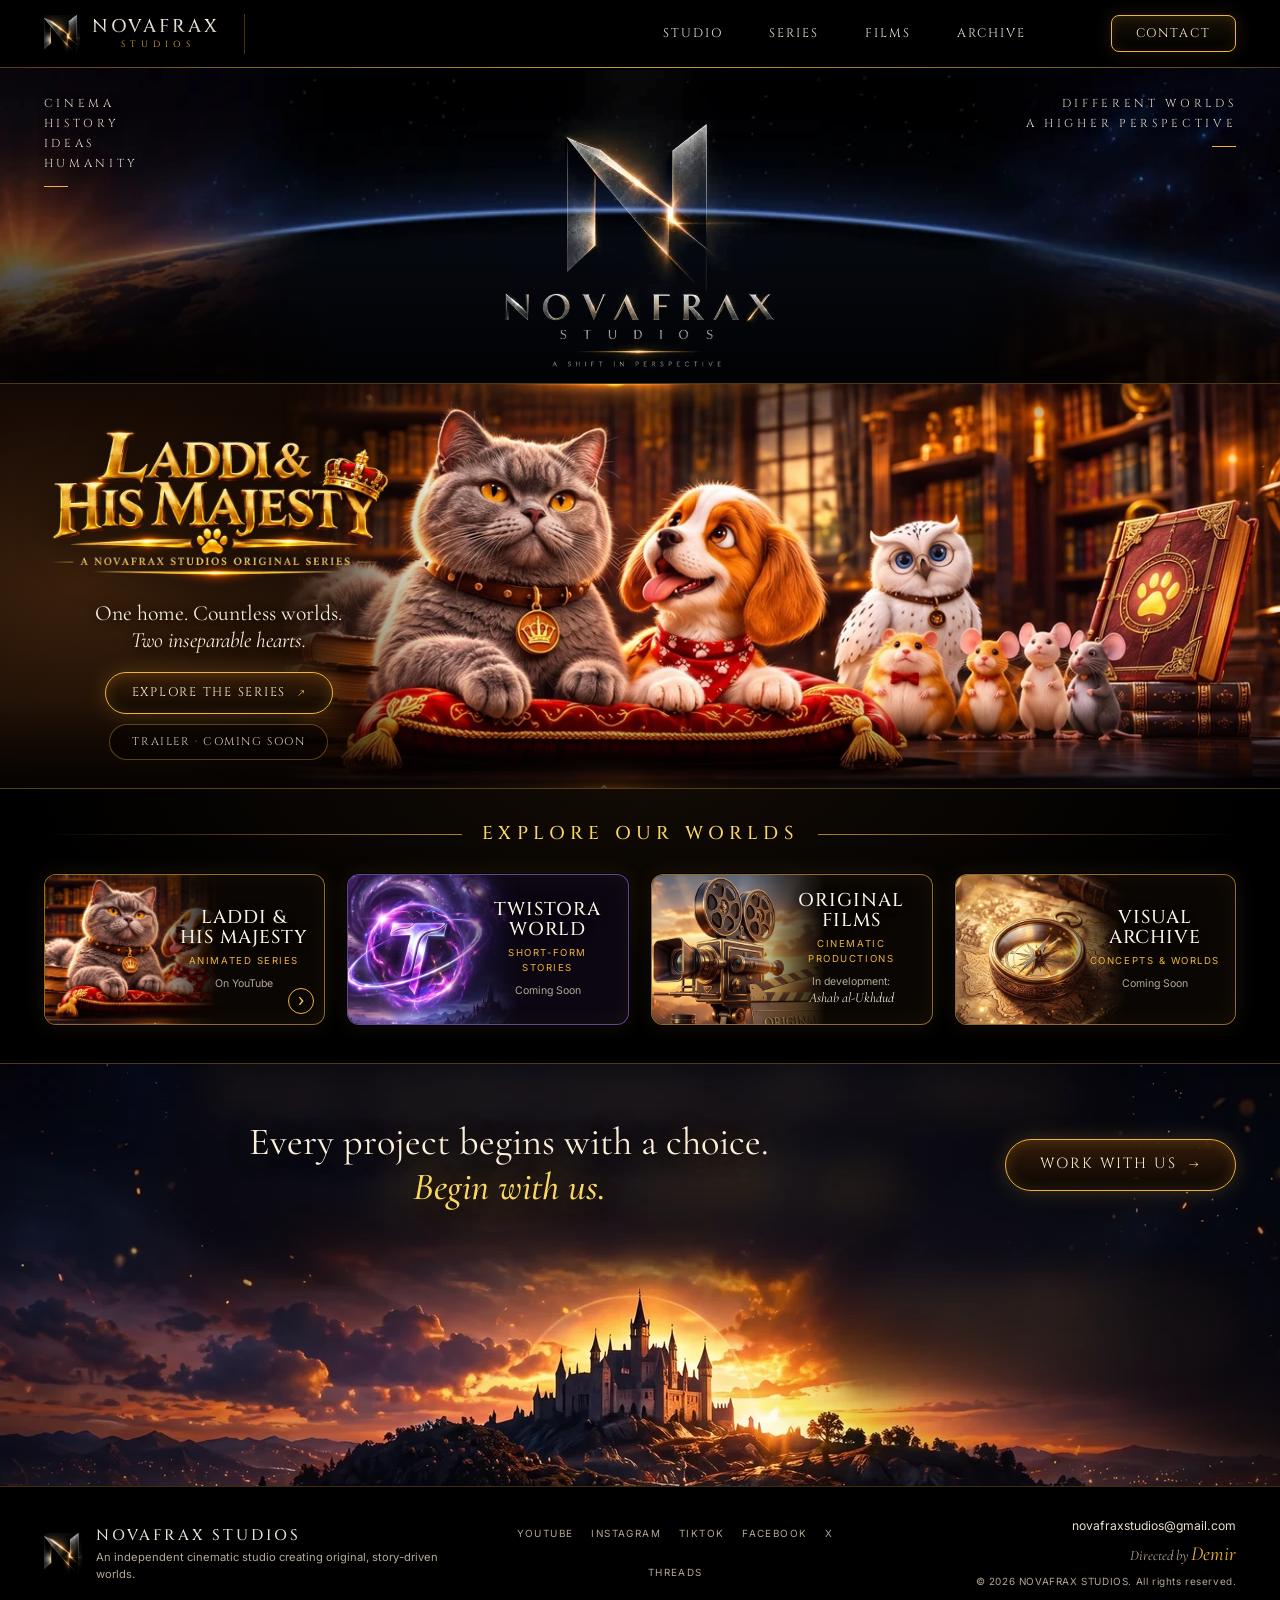
==== commit 6fe475d0: "Launch new Novafrax Studios site (comp-style rebuild, 2026-11-23)" ====
--- a/index.html
+++ b/index.html
@@ -1,60 +1,124 @@
-<!doctype html>
-<html lang="en">
+<!DOCTYPE html>
+<html lang="en" dir="ltr">
 <head>
   <meta charset="utf-8">
   <meta name="viewport" content="width=device-width,initial-scale=1,viewport-fit=cover">
-  <title>Archive of Shadows — Every Age Leaves a Shadow</title>
-  <meta name="description" content="A NOVAFRAX STUDIOS original universe. History records the event. The Archive preserves the choice.">
-  <meta name="theme-color" content="#050403">
-  <meta property="og:title" content="Archive of Shadows">
-  <meta property="og:description" content="Every age leaves a shadow.">
+  <title>NOVAFRAX STUDIOS — A Shift in Perspective</title>
+  <meta name="description" content="NOVAFRAX STUDIOS is an independent cinematic studio creating original, story-driven worlds: LADDI &amp; HIS MAJESTY, Twistora World, Original Films and the Visual Archive.">
+  <meta name="theme-color" content="#000000">
+  <meta property="og:title" content="NOVAFRAX STUDIOS">
+  <meta property="og:description" content="A Shift in Perspective. Original series, films and visual worlds.">
   <meta property="og:type" content="website">
   <meta property="og:url" content="https://novafraxstudios.com/">
-  <meta property="og:image" content="https://novafraxstudios.com/assets/archive-of-shadows-hero-v3.1.webp">
+  <meta property="og:image" content="https://novafraxstudios.com/assets/img/og-novafrax-1200x630.jpg">
+  <meta property="og:image:width" content="1200">
+  <meta property="og:image:height" content="630">
+  <meta property="og:image:alt" content="NOVAFRAX STUDIOS — A Shift in Perspective">
+  <meta property="og:site_name" content="NOVAFRAX STUDIOS">
+  <meta property="og:locale" content="en_US">
   <meta name="twitter:card" content="summary_large_image">
-  <meta name="twitter:title" content="Archive of Shadows">
-  <meta name="twitter:description" content="Every age leaves a shadow.">
-  <meta name="twitter:image" content="https://novafraxstudios.com/assets/archive-of-shadows-hero-v3.1.webp">
+  <meta name="twitter:title" content="NOVAFRAX STUDIOS">
+  <meta name="twitter:description" content="A Shift in Perspective. Original series, films and visual worlds.">
+  <meta name="twitter:image" content="https://novafraxstudios.com/assets/img/og-novafrax-1200x630.jpg">
   <link rel="canonical" href="https://novafraxstudios.com/">
-  <link rel="preload" href="assets/archive-of-shadows-hero-v3.1.webp" as="image" type="image/webp" fetchpriority="high">
+  <link rel="icon" href="favicon.ico" sizes="any">
+  <link rel="apple-touch-icon" href="assets/img/apple-touch-icon.png">
+  <link rel="preload" as="image" href="assets/comp/horizon-1920.webp" imagesrcset="assets/comp/horizon-768.webp 768w, assets/comp/horizon-1280.webp 1280w, assets/comp/horizon-1920.webp 1920w, assets/comp/horizon-2560.webp 2560w" imagesizes="100vw" fetchpriority="high">
   <link rel="preconnect" href="https://fonts.googleapis.com">
   <link rel="preconnect" href="https://fonts.gstatic.com" crossorigin>
-  <link href="https://fonts.googleapis.com/css2?family=Cormorant+Garamond:wght@400;500;600&family=Inter:wght@300;400;500;600&display=swap" rel="stylesheet">
-  <link rel="stylesheet" href="assets/site.css">
-  <script>document.documentElement.classList.add('js')</script>
-  <script type="application/ld+json">{"@context":"https://schema.org","@type":"Organization","name":"NOVAFRAX STUDIOS","url":"https://novafraxstudios.com/","email":"novafraxstudios@gmail.com","sameAs":["https://youtube.com/@NovafraxStudios","https://instagram.com/novafraxstudios","https://tiktok.com/@novafraxstudios","https://www.facebook.com/novafraxstudios/","https://x.com/novafraxstudios","https://www.threads.com/@novafraxstudios"]}</script>
+  <link href="https://fonts.googleapis.com/css2?family=Cinzel:wght@400;500;600&amp;family=Cormorant+Garamond:ital,wght@0,400;0,500;1,400;1,500&amp;family=Inter:wght@300;400;500&amp;display=swap" rel="stylesheet">
+  <link rel="stylesheet" href="assets/comp.css">
+  <script type="application/ld+json">{"@context":"https://schema.org","@type":"Organization","name":"NOVAFRAX STUDIOS","url":"https://novafraxstudios.com/","logo":"https://novafraxstudios.com/assets/img/novafrax-mark.webp","email":"novafraxstudios@gmail.com","sameAs":["https://www.youtube.com/@NovafraxStudios","https://instagram.com/novafraxstudios","https://tiktok.com/@novafraxstudios","https://www.facebook.com/novafraxstudios/","https://x.com/novafraxstudios","https://www.threads.com/@novafraxstudios"]}</script>
 </head>
 <body>
-  <a class="skip" href="#main">Skip to content</a><div class="grain" aria-hidden="true"></div>
-  <nav class="nav" aria-label="Primary navigation">
-    <a class="brand" href="#top" aria-label="Archive of Shadows home"><span class="brand-mark" aria-hidden="true"></span><span>NOVAFRAX<br>STUDIOS</span></a>
-    <div class="links" id="menu"><a href="#archive">The Archive</a><a href="#timeline">Timeline</a><a href="#glyphs">Glyphs</a><a href="#characters">Characters</a></div>
-    <a class="enter" href="#archive">Enter</a><button class="menu" aria-label="Open navigation" aria-controls="menu" aria-expanded="false">☰</button>
-  </nav>
-  <header class="hero" id="top">
-    <h1 class="sr-only">Archive of Shadows</h1>
-    <div class="hero-media"><img src="assets/archive-of-shadows-hero-v3.1.webp" alt="Seven lives converge inside the Archive of Shadows" width="1672" height="941" fetchpriority="high"></div>
-    <div class="hero-shade" aria-hidden="true"></div><div class="production">A Novafrax Studios Original Universe</div><span class="fracture" aria-hidden="true"></span>
-    <a class="descent" href="#archive"><i aria-hidden="true"></i>Descend into the Archive</a>
+  <a class="skip" href="#main">Skip to content</a>
+  <header class="hdr">
+    <a class="hdr-brand" href="#top" aria-label="NOVAFRAX STUDIOS — home">
+      <img src="assets/img/novafrax-n-120.webp" alt="" width="114" height="120">
+      <span class="hdr-word"><b>NOVAFRAX</b><small>STUDIOS</small></span>
+    </a>
+    <nav class="hdr-nav" id="menu" aria-label="Primary navigation">
+      <a href="#top">Studio</a>
+      <a href="#laddi">Series</a>
+      <a href="#films">Films</a>
+      <a href="#archive">Archive</a>
+      <a class="hdr-contact" href="#contact">Contact</a>
+    </nav>
+    <button class="hdr-burger" type="button" aria-label="Open navigation" aria-controls="menu" aria-expanded="false"><span></span><span></span><span></span></button>
   </header>
+
   <main id="main">
-    <section class="section intro" id="archive">
-      <div class="reveal"><div class="chapter">01 — The Archive</div><h2 class="display">History records<br><span class="outline">the event.</span></h2></div>
-      <div class="intro-copy reveal"><p>The Archive preserves the choice.</p><small>Not a place. Not a vault. Not a machine. The Archive is the silent layer of reality that preserves the weight of human choices—stories history never recorded, but consequences never forgot.</small><div class="axioms"><div class="axiom"><b>18</b><span>Unread symbols</span></div><div class="axiom"><b>7</b><span>Intersecting lives</span></div><div class="axiom"><b>∞</b><span>Ages without borders</span></div></div></div>
+    <section class="hero" id="top" aria-label="NOVAFRAX STUDIOS">
+      <img class="hero-bg" src="assets/comp/horizon-1920.webp" srcset="assets/comp/horizon-768.webp 768w, assets/comp/horizon-1280.webp 1280w, assets/comp/horizon-1920.webp 1920w, assets/comp/horizon-2560.webp 2560w" sizes="100vw" width="1920" height="293" alt="" fetchpriority="high">
+      <h1 class="sr-only">NOVAFRAX STUDIOS — A Shift in Perspective</h1>
+      <ul class="hero-side hero-left"><li>Cinema</li><li>History</li><li>Ideas</li><li>Humanity</li></ul>
+      <img class="hero-mark" src="assets/img/novafrax-mark.webp" alt="NOVAFRAX STUDIOS — A Shift in Perspective" width="640" height="640">
+      <p class="hero-side hero-right">Different worlds<br>A higher perspective</p>
     </section>
-    <section class="section timeline" id="timeline">
-      <div class="section-head reveal"><div><div class="chapter">02 — Across the Ages</div><h2 class="display">The event is the stage.<br><span class="outline">The shadow is the story.</span></h2></div><p>No borders of time or place—only borders of causality. Every known event contains an unseen human space.</p></div>
-      <div class="time-track reveal" aria-label="Ages of history"><div class="era"><b>Origins</b><span>Before the record</span></div><div class="era"><b>Antiquity</b><span>Foundations</span></div><div class="era"><b>Empires</b><span>Rise and fracture</span></div><div class="era"><b>Revolutions</b><span>Choice under pressure</span></div><div class="era"><b>Modernity</b><span>The remembered world</span></div><div class="era"><b>Beyond</b><span>Shadows still forming</span></div></div>
+
+    <section class="laddi" id="laddi" aria-label="LADDI &amp; HIS MAJESTY">
+      <picture class="laddi-art">
+        <source media="(max-width: 760px)" srcset="assets/comp/laddi-mobile-768.webp 768w, assets/comp/laddi-mobile-1080.webp 1080w" sizes="100vw" width="1080" height="624">
+        <img src="assets/comp/laddi-1920.webp" srcset="assets/comp/laddi-1280.webp 1280w, assets/comp/laddi-1920.webp 1920w" sizes="78vw" width="1920" height="630" alt="Tom the grey British Shorthair rests on his red velvet cushion beside Laddi the Cavalier puppy, with Athena the owl, Bubbles the hamster and the mice beside the magic book in the old library." decoding="async">
+      </picture>
+      <div class="laddi-copy">
+        <h2 class="laddi-title"><img src="assets/img/laddi-title-900.webp" srcset="assets/img/laddi-title-900.webp 900w, assets/img/laddi-title-1774.webp 1774w" sizes="(max-width:760px) 82vw, 420px" width="900" height="450" alt="LADDI &amp; HIS MAJESTY — A Novafrax Studios Original Series"></h2>
+        <p class="laddi-tag">One home. Countless worlds.<br><em>Two inseparable hearts.</em></p>
+        <div class="laddi-actions">
+          <a class="pill pill-gold" href="https://www.youtube.com/@NovafraxStudios" target="_blank" rel="noopener noreferrer">Explore the Series <span aria-hidden="true">↗</span></a>
+          <p class="pill pill-quiet">Trailer · Coming Soon</p>
+        </div>
+      </div>
     </section>
-    <section class="section glyphs" id="glyphs">
-      <div class="section-head reveal"><div><div class="chapter">03 — The Eighteen</div><h2 class="display">They were found.<br><span class="outline">They were not understood.</span></h2></div><p>The symbols do not speak. They do not choose. Their meanings remain beyond the evidence—and beyond the witness.</p></div>
-      <div class="glyphs-stage" aria-label="Eighteen unidentified glyphs">
-        <div class="glyph-card"><img src="assets/glyphs/glyph-1.webp" alt="Unidentified glyph 01" loading="lazy"><span>GLYPH 01</span></div><div class="glyph-card"><img src="assets/glyphs/glyph-2.webp" alt="Unidentified glyph 02" loading="lazy"><span>GLYPH 02</span></div><div class="glyph-card"><img src="assets/glyphs/glyph-3.webp" alt="Unidentified glyph 03" loading="lazy"><span>GLYPH 03</span></div><div class="glyph-card"><img src="assets/glyphs/glyph-4.webp" alt="Unidentified glyph 04" loading="lazy"><span>GLYPH 04</span></div><div class="glyph-card"><img src="assets/glyphs/glyph-5.webp" alt="Unidentified glyph 05" loading="lazy"><span>GLYPH 05</span></div><div class="glyph-card"><img src="assets/glyphs/glyph-6.webp" alt="Unidentified glyph 06" loading="lazy"><span>GLYPH 06</span></div><div class="glyph-card"><img src="assets/glyphs/glyph-7.webp" alt="Unidentified glyph 07" loading="lazy"><span>GLYPH 07</span></div><div class="glyph-card"><img src="assets/glyphs/glyph-8.webp" alt="Unidentified glyph 08" loading="lazy"><span>GLYPH 08</span></div><div class="glyph-card"><img src="assets/glyphs/glyph-9.webp" alt="Unidentified glyph 09" loading="lazy"><span>GLYPH 09</span></div><div class="glyph-card"><img src="assets/glyphs/glyph-10.webp" alt="Unidentified glyph 10" loading="lazy"><span>GLYPH 10</span></div><div class="glyph-card"><img src="assets/glyphs/glyph-11.webp" alt="Unidentified glyph 11" loading="lazy"><span>GLYPH 11</span></div><div class="glyph-card"><img src="assets/glyphs/glyph-12.webp" alt="Unidentified glyph 12" loading="lazy"><span>GLYPH 12</span></div><div class="glyph-card"><img src="assets/glyphs/glyph-13.webp" alt="Unidentified glyph 13" loading="lazy"><span>GLYPH 13</span></div><div class="glyph-card"><img src="assets/glyphs/glyph-14.webp" alt="Unidentified glyph 14" loading="lazy"><span>GLYPH 14</span></div><div class="glyph-card"><img src="assets/glyphs/glyph-15.webp" alt="Unidentified glyph 15" loading="lazy"><span>GLYPH 15</span></div><div class="glyph-card"><img src="assets/glyphs/glyph-16.webp" alt="Unidentified glyph 16" loading="lazy"><span>GLYPH 16</span></div><div class="glyph-card"><img src="assets/glyphs/glyph-17.webp" alt="Unidentified glyph 17" loading="lazy"><span>GLYPH 17</span></div><div class="glyph-card"><img src="assets/glyphs/glyph-18.webp" alt="Unidentified glyph 18" loading="lazy"><span>GLYPH 18</span></div>
-      </div><div class="red-resonance" aria-hidden="true"></div>
+
+    <section class="worlds" id="worlds" aria-labelledby="worlds-h">
+      <h2 class="rule-h" id="worlds-h"><span>Explore Our Worlds</span></h2>
+      <div class="cards">
+        <a class="card" href="https://www.youtube.com/@NovafraxStudios" target="_blank" rel="noopener noreferrer">
+          <img class="card-art art-laddi" src="assets/comp/laddi-card-480.webp" srcset="assets/comp/laddi-card-480.webp 480w, assets/comp/laddi-card-768.webp 768w" sizes="(max-width:760px) 52vw, 14vw" width="480" height="305" alt="" loading="lazy" decoding="async">
+          <span class="card-copy"><b class="card-name">LADDI &amp;<br>His Majesty</b><span class="card-kind">Animated Series</span><span class="card-meta">On YouTube</span></span>
+          <span class="card-go" aria-hidden="true">›</span>
+        </a>
+        <div class="card card-twistora" id="twistora">
+          <img class="card-art" src="assets/comp/twistora-480.webp" srcset="assets/comp/twistora-480.webp 480w, assets/comp/twistora-768.webp 768w" sizes="(max-width:760px) 52vw, 14vw" width="480" height="478" alt="" loading="lazy" decoding="async">
+          <span class="card-copy"><b class="card-name">Twistora<br>World</b><span class="card-kind">Short-Form Stories</span><span class="card-meta">Coming Soon</span></span>
+        </div>
+        <div class="card" id="films">
+          <img class="card-art art-films" src="assets/comp/films-480.webp" srcset="assets/comp/films-480.webp 480w, assets/comp/films-768.webp 768w" sizes="(max-width:760px) 52vw, 14vw" width="480" height="584" alt="" loading="lazy" decoding="async">
+          <span class="card-copy"><b class="card-name">Original<br>Films</b><span class="card-kind">Cinematic Productions</span><span class="card-meta">In development:<br><em>Ashab al-Ukhdud</em></span></span>
+        </div>
+        <div class="card" id="archive">
+          <img class="card-art" src="assets/comp/archive-480.webp" srcset="assets/comp/archive-480.webp 480w, assets/comp/archive-768.webp 768w" sizes="(max-width:760px) 52vw, 14vw" width="480" height="504" alt="" loading="lazy" decoding="async">
+          <span class="card-copy"><b class="card-name">Visual<br>Archive</b><span class="card-kind">Concepts &amp; Worlds</span><span class="card-meta">Coming Soon</span></span>
+        </div>
+      </div>
     </section>
-    <section class="section ensemble" id="characters"><div class="ensemble-inner"><div class="ensemble-copy reveal"><div><div class="chapter">04 — The Ensemble</div><h2 class="display">Before they met,<br><span class="outline">their choices had.</span></h2></div><p>Seven lives. Separate paths. A hidden chain of consequences already moving between them.</p></div><div class="names reveal" aria-label="The ensemble"><div class="person"><b>ELAF</b><span>Journalist</span></div><div class="person"><b>KARAN</b><span>Engineer</span></div><div class="person"><b>SELIN</b><span>Humanitarian</span></div><div class="person"><b>NIRA</b><span>Veterinarian</span></div><div class="person"><b>TAYM</b><span>Historian</span></div><div class="person"><b>TURAN</b><span>Field security</span></div><div class="person"><b>ZAYAN</b><span>Provenance expert</span></div></div></div></section>
-    <section class="section finale"><div class="final-mark reveal" aria-hidden="true"></div><div class="chapter reveal">The first fracture is knowledge</div><h2 class="display reveal">Once you have seen the shadow,<br><span class="outline">you cannot return unchanged.</span></h2><p class="reveal">The past does not change the present directly. It changes the human being—and the human being changes the present.</p><div class="social reveal"><a href="https://youtube.com/@NovafraxStudios" target="_blank" rel="noopener noreferrer">YouTube</a><a href="https://instagram.com/novafraxstudios" target="_blank" rel="noopener noreferrer">Instagram</a><a href="https://tiktok.com/@novafraxstudios" target="_blank" rel="noopener noreferrer">TikTok</a><a href="https://www.facebook.com/novafraxstudios/" target="_blank" rel="noopener noreferrer">Facebook</a><a href="https://x.com/novafraxstudios" target="_blank" rel="noopener noreferrer">X</a><a href="https://www.threads.com/@novafraxstudios" target="_blank" rel="noopener noreferrer">Threads</a><a href="mailto:novafraxstudios@gmail.com">Contact</a></div><div class="copyright">© 2026 NOVAFRAX STUDIOS. All rights reserved.</div></section>
+
+    <section class="closing" id="contact" aria-labelledby="closing-h">
+      <img class="closing-bg" src="assets/comp/closing-1920.webp" srcset="assets/comp/closing-768.webp 768w, assets/comp/closing-1280.webp 1280w, assets/comp/closing-1920.webp 1920w" sizes="100vw" width="1920" height="1072" alt="" loading="lazy" decoding="async">
+      <div class="closing-copy">
+        <h2 id="closing-h">Every project begins with a choice.<br><em>Begin with us.</em></h2>
+        <a class="pill pill-gold pill-lg" href="mailto:novafraxstudios@gmail.com">Work With Us <span aria-hidden="true">→</span></a>
+      </div>
+    </section>
   </main>
-  <script src="assets/site.js"></script>
+
+  <footer class="ftr">
+    <div class="ftr-brand"><img src="assets/img/novafrax-n-120.webp" alt="" width="57" height="60"><span><b>NOVAFRAX STUDIOS</b><small>An independent cinematic studio creating original, story-driven worlds.</small></span></div>
+    <nav class="ftr-social" aria-label="Social">
+      <a href="https://www.youtube.com/@NovafraxStudios" target="_blank" rel="noopener noreferrer">YouTube</a>
+      <a href="https://instagram.com/novafraxstudios" target="_blank" rel="noopener noreferrer">Instagram</a>
+      <a href="https://tiktok.com/@novafraxstudios" target="_blank" rel="noopener noreferrer">TikTok</a>
+      <a href="https://www.facebook.com/novafraxstudios/" target="_blank" rel="noopener noreferrer">Facebook</a>
+      <a href="https://x.com/novafraxstudios" target="_blank" rel="noopener noreferrer">X</a>
+      <a href="https://www.threads.com/@novafraxstudios" target="_blank" rel="noopener noreferrer">Threads</a>
+    </nav>
+    <div class="ftr-end">
+      <a class="ftr-mail" href="mailto:novafraxstudios@gmail.com">novafraxstudios@gmail.com</a>
+      <p class="ftr-sign">Directed by <em>Demir</em></p>
+      <p class="ftr-copy">© 2026 NOVAFRAX STUDIOS. All rights reserved.</p>
+    </div>
+  </footer>
+  <script src="assets/ddv1.js"></script>
 </body>
 </html>
--- a/assets/comp.css
+++ b/assets/comp.css
@@ -0,0 +1,166 @@
+/* NOVAFRAX STUDIOS — home, comp style (Demir comps 2026-11-23). Black + metallic gold. */
+:root{--gold:#EFB33C;--gold-hi:#FAD663;--gold-sh:#C36707;--cream:#FAEBD3;--bone:#e8dfd1;--muted:#b3a897;--line:rgba(239,179,60,.32);
+  --display:Cinzel,"Cormorant Garamond",Georgia,serif;--serif:"Cormorant Garamond",Georgia,serif;--sans:Inter,Arial,sans-serif;--hdr:68px;--pad:clamp(18px,3.4vw,56px)}
+*{box-sizing:border-box}
+html{scroll-behavior:smooth;background:#000}
+body{margin:0;background:#000;color:var(--bone);font-family:var(--sans);line-height:1.55;overflow-x:hidden;-webkit-font-smoothing:antialiased}
+img{display:block;max-width:100%}
+a{color:inherit}
+section[id],.card[id]{scroll-margin-top:calc(var(--hdr) + 12px)}
+.sr-only{position:absolute!important;width:1px;height:1px;margin:-1px;overflow:hidden;clip:rect(0,0,0,0);white-space:nowrap;border:0}
+.skip{position:fixed;z-index:200;left:16px;top:10px;transform:translateY(-200%);padding:10px 16px;background:var(--gold);color:#000;text-decoration:none;font-size:.7rem;letter-spacing:.14em}
+.skip:focus{transform:none}
+:focus-visible{outline:1px solid var(--gold-hi);outline-offset:4px}
+
+/* header */
+.hdr{position:fixed;z-index:100;inset:0 0 auto;height:var(--hdr);padding:0 var(--pad);display:grid;grid-template-columns:auto 1fr;align-items:center;gap:24px;background:linear-gradient(#000000f2,#000000d0);border-bottom:1px solid rgba(239,179,60,.35);backdrop-filter:blur(8px)}
+.hdr:after{content:"";position:absolute;left:0;right:0;bottom:-1px;height:1px;background:linear-gradient(90deg,transparent,var(--gold) 50%,transparent);opacity:.8}
+.hdr-brand{display:flex;align-items:center;gap:12px;text-decoration:none;padding-right:24px;border-right:1px solid rgba(239,179,60,.3);height:40px}
+.hdr-brand img{height:38px;width:auto}
+.hdr-word{display:flex;flex-direction:column;line-height:1;font-family:var(--display)}
+.hdr-word b{font-weight:500;font-size:1.15rem;letter-spacing:.16em;background:linear-gradient(180deg,#fbf6ec,#bdb4a6);-webkit-background-clip:text;background-clip:text;color:transparent}
+.hdr-word small{margin-top:4px;font-size:.56rem;letter-spacing:.55em;color:var(--gold);text-align:center;padding-left:.5em}
+.hdr-nav{display:flex;align-items:center;justify-content:flex-end;gap:clamp(22px,3.6vw,56px)}
+.hdr-nav a{font-family:var(--display);font-size:.78rem;letter-spacing:.16em;text-transform:uppercase;text-decoration:none;color:#ece3d4;transition:color .3s}
+.hdr-nav a:hover{color:var(--gold-hi)}
+.hdr-nav .hdr-contact{margin-left:clamp(8px,3vw,48px);padding:8px 24px;border:1px solid var(--gold);border-radius:8px;color:var(--cream);background:linear-gradient(180deg,rgba(239,179,60,.10),rgba(0,0,0,.2));box-shadow:0 0 18px rgba(239,179,60,.14),inset 0 0 12px rgba(239,179,60,.12)}
+.hdr-burger{display:none}
+
+/* hero: photographic horizon + official mark */
+.hero{position:relative;height:clamp(380px,30vw,470px);padding-top:var(--hdr);overflow:hidden;display:grid;grid-template-columns:1fr auto 1fr;align-items:center;border-bottom:1px solid var(--line)}
+.hero-bg{position:absolute;inset:var(--hdr) 0 0;width:100%;height:calc(100% - var(--hdr));object-fit:cover;object-position:50% 40%}
+.hero:after{content:"";position:absolute;inset:auto 0 0;height:40%;background:linear-gradient(transparent,#000c);pointer-events:none}
+.hero-mark{position:relative;z-index:2;grid-column:2;height:min(calc(100% - 4px),360px);width:auto;mix-blend-mode:screen}
+.hero-side{position:relative;z-index:2;align-self:start;margin:clamp(16px,2vw,30px) 0 0;padding:0;list-style:none;font-family:var(--display);font-size:.72rem;line-height:1.75;letter-spacing:.32em;text-transform:uppercase;color:#e2d9ca;text-shadow:0 1px 8px #000}
+.hero-side:after{content:"";display:block;width:24px;height:1px;margin-top:12px;background:var(--gold)}
+.hero-left{justify-self:start;padding-left:var(--pad)}
+.hero-right{justify-self:end;text-align:right;padding-right:var(--pad)}
+.hero-right:after{margin-left:auto}
+
+/* LADDI flagship band */
+.laddi{position:relative;display:flex;align-items:center;min-height:clamp(360px,27vw,520px);overflow:hidden;border-bottom:1px solid var(--line);
+  background:radial-gradient(ellipse 50% 90% at 6% 50%,#3a200c 0%,#140904 55%,#070302 100%)}
+.laddi-art{position:absolute;inset:0 0 0 22%}
+.laddi-art img{width:100%;height:100%;object-fit:cover;object-position:60% 50%;-webkit-mask-image:linear-gradient(90deg,transparent 0,#000 16%);mask-image:linear-gradient(90deg,transparent 0,#000 16%)}
+.laddi:after{content:"";position:absolute;inset:auto 0 0;height:22%;background:linear-gradient(transparent,#000a);pointer-events:none}
+.laddi-copy{position:relative;z-index:2;width:clamp(300px,29vw,460px);margin-left:clamp(14px,2.6vw,44px);padding:28px 0;display:flex;flex-direction:column;align-items:center;text-align:center}
+.laddi-title{margin:0;width:100%;line-height:0}
+.laddi-title img{width:100%;height:auto;filter:drop-shadow(0 6px 18px rgba(0,0,0,.7))}
+.laddi-tag{margin:2px 0 18px;font-family:var(--serif);font-size:clamp(1.25rem,1.7vw,1.6rem);line-height:1.25;color:#f6ede0;text-shadow:0 2px 10px #000}
+.laddi-tag em{color:var(--cream)}
+.laddi-actions{display:flex;flex-direction:column;align-items:center;gap:10px}
+.pill{display:inline-flex;align-items:center;justify-content:center;gap:12px;margin:0;padding:9px 26px;min-height:42px;border-radius:999px;font-family:var(--display);font-size:.78rem;letter-spacing:.14em;text-transform:uppercase;text-decoration:none}
+.pill-gold{border:1px solid var(--gold);color:var(--cream);background:linear-gradient(180deg,rgba(60,32,8,.85),rgba(10,5,2,.85));box-shadow:0 0 22px rgba(239,179,60,.22),inset 0 0 14px rgba(239,179,60,.18);transition:box-shadow .3s,border-color .3s}
+.pill-gold:hover{border-color:var(--gold-hi);box-shadow:0 0 30px rgba(239,179,60,.4),inset 0 0 16px rgba(239,179,60,.25)}
+.pill-gold span{color:var(--gold-hi)}
+.pill-quiet{border:1px solid rgba(239,179,60,.35);color:#d8c9ad;background:rgba(0,0,0,.45);font-size:.7rem;min-height:36px;padding:7px 22px;cursor:default}
+
+/* worlds */
+.worlds{padding:clamp(22px,2.4vw,34px) var(--pad) clamp(30px,3vw,46px);background:radial-gradient(ellipse 70% 100% at 50% 0%,#120b05,#000 70%)}
+.rule-h{margin:0 0 clamp(18px,2vw,28px);display:flex;align-items:center;gap:20px;font-family:var(--display);font-weight:500;font-size:clamp(1rem,1.45vw,1.3rem);letter-spacing:.28em;text-transform:uppercase;color:var(--gold-hi)}
+.rule-h:before,.rule-h:after{content:"";flex:1;height:1px;background:linear-gradient(90deg,transparent,rgba(239,179,60,.7))}
+.rule-h:after{background:linear-gradient(90deg,rgba(239,179,60,.7),transparent)}
+.cards{display:grid;grid-template-columns:repeat(4,1fr);gap:clamp(14px,1.7vw,26px);max-width:1360px;margin:0 auto}
+.card{position:relative;display:grid;grid-template-columns:46% 1fr;align-items:center;min-height:clamp(140px,11vw,176px);overflow:hidden;text-decoration:none;border:1px solid rgba(239,179,60,.6);border-radius:12px;background:#0a0603;
+  box-shadow:0 0 0 1px #000,0 0 22px rgba(239,179,60,.10),inset 0 0 24px rgba(239,179,60,.06);transition:transform .35s,box-shadow .35s,border-color .35s}
+.card-twistora{border-color:rgba(176,120,255,.55);background:#0b0612}
+a.card:hover{transform:translateY(-2px);border-color:var(--gold-hi);box-shadow:0 10px 30px rgba(239,179,60,.18)}
+.card-art{position:absolute;inset:0 auto 0 0;width:62%;height:100%;object-fit:cover;-webkit-mask-image:linear-gradient(90deg,#000 55%,transparent);mask-image:linear-gradient(90deg,#000 55%,transparent)}
+.card-copy{grid-column:2;position:relative;z-index:1;display:flex;flex-direction:column;align-items:center;text-align:center;padding:16px 14px 16px 4px}
+.card-name{font-family:var(--display);font-weight:500;font-size:clamp(1.05rem,1.45vw,1.4rem);line-height:1.08;letter-spacing:.05em;text-transform:uppercase;color:#fbf3e5;text-shadow:0 2px 10px #000}
+.card-kind{margin-top:6px;font-size:.6rem;letter-spacing:.16em;text-transform:uppercase;color:var(--gold)}
+.card-meta{margin-top:8px;font-size:.66rem;line-height:1.35;color:var(--muted)}
+.card-meta em{font-family:var(--serif);font-size:.86rem;color:#efe5d6}
+.card-go{position:absolute;right:10px;bottom:10px;z-index:1;display:grid;place-items:center;width:26px;height:26px;border:1px solid var(--gold);border-radius:50%;color:var(--gold-hi);font-size:1.05rem;line-height:1}
+
+/* closing CTA */
+.closing{position:relative;min-height:clamp(420px,33vw,540px);display:flex;align-items:flex-start;overflow:hidden;border-top:1px solid var(--line)}
+.closing-bg{position:absolute;inset:0;width:100%;height:100%;object-fit:cover;object-position:50% 34%}
+.closing:before{content:"";position:absolute;inset:0;z-index:1;background:linear-gradient(90deg,rgba(0,0,0,.25),transparent 40%,transparent 60%,rgba(0,0,0,.35))}
+.closing-copy{position:relative;z-index:2;width:100%;max-width:1360px;margin:0 auto;padding:clamp(44px,4.4vw,72px) var(--pad) 40px;display:grid;grid-template-columns:1fr auto;align-items:center;gap:30px}
+.closing h2{margin:0;font-family:var(--serif);font-weight:400;font-size:clamp(1.8rem,3vw,2.9rem);line-height:1.15;color:#fbefd9;text-align:center;text-shadow:0 2px 22px #000,0 0 30px rgba(239,179,60,.22)}
+.closing h2 em{font-weight:500;color:var(--gold-hi)}
+.pill-lg{padding:12px 34px;font-size:.92rem;min-height:52px}
+
+/* footer */
+.ftr{display:grid;grid-template-columns:1.2fr 1fr 1fr;gap:32px;align-items:center;padding:30px var(--pad);border-top:1px solid rgba(239,179,60,.25);background:#000;font-size:.72rem;color:var(--muted)}
+.ftr-brand{display:flex;align-items:center;gap:14px}
+.ftr-brand img{height:40px;width:auto}
+.ftr-brand b{display:block;font-family:var(--display);font-weight:500;font-size:.95rem;letter-spacing:.2em;color:#e9e1d4}
+.ftr-brand small{display:block;margin-top:2px;font-size:.7rem;line-height:1.5}
+.ftr-social{display:flex;flex-wrap:wrap;justify-content:center;gap:6px 18px}
+.ftr-social a{padding:9px 0;text-decoration:none;letter-spacing:.14em;text-transform:uppercase;font-size:.62rem;transition:color .3s}
+.ftr-mail{text-decoration:none;font-size:.76rem;color:var(--bone)}
+.ftr-social a:hover,.ftr-mail:hover{color:var(--gold-hi)}
+.ftr-end{text-align:right}.ftr-end p{margin:4px 0 0}
+.ftr-sign{font-family:var(--serif);font-style:italic;font-size:.9rem}.ftr-sign em{font-size:1.25rem;color:var(--gold)}
+.ftr-copy{font-size:.62rem;letter-spacing:.06em}
+
+/* 404 */
+.error-page{min-height:100svh;background:#000}
+.error-main{min-height:100svh;max-width:760px;margin:auto;padding:30px 24px 64px;display:flex;flex-direction:column;align-items:center;justify-content:center;text-align:center}
+.error-mark{width:min(56vw,260px);height:auto}
+.error-code{margin:12px 0 0;color:var(--gold);font-size:.8rem;letter-spacing:.3em}
+.error-main h1{font-family:var(--serif);font-weight:400;font-size:clamp(2rem,4vw,3rem);line-height:1.15;margin:20px 0 8px}
+.error-main>p:not(.error-code){color:var(--muted);font-size:.9rem;margin-bottom:30px}
+
+/* tablet */
+@media (max-width:1180px){
+  .cards{grid-template-columns:repeat(2,1fr)}
+  .card{min-height:170px}
+  .hdr-nav{gap:22px}.hdr-nav .hdr-contact{margin-left:6px}
+  .ftr{grid-template-columns:1fr;text-align:center}.ftr-brand{justify-content:center}.ftr-end{text-align:center}
+}
+@media (max-width:1000px) and (min-width:761px){.laddi-art{left:30%}.hero-side{font-size:.6rem}}
+
+/* mobile: its own stacked composition */
+@media (max-width:760px){
+  :root{--hdr:62px}
+  .hdr{grid-template-columns:1fr auto;gap:12px;background:#000;backdrop-filter:none}
+  .hdr-brand{border-right:0;padding-right:0}.hdr-brand img{height:32px}
+  .hdr-word b{font-size:.98rem}
+  .hdr-burger{display:flex;flex-direction:column;justify-content:center;gap:6px;width:44px;height:44px;padding:10px;border:1px solid rgba(239,179,60,.45);border-radius:8px;background:none;cursor:pointer}
+  .hdr-burger span{display:block;height:1px;background:var(--gold);transition:transform .3s,opacity .3s}
+  .hdr-burger[aria-expanded=true] span:nth-child(1){transform:translateY(7px) rotate(45deg)}
+  .hdr-burger[aria-expanded=true] span:nth-child(2){opacity:0}
+  .hdr-burger[aria-expanded=true] span:nth-child(3){transform:translateY(-7px) rotate(-45deg)}
+  .hdr-nav{position:fixed;inset:var(--hdr) 0 auto;flex-direction:column;align-items:center;gap:0;padding:12px 24px 24px;max-height:calc(100dvh - var(--hdr));overflow:auto;
+    background:radial-gradient(ellipse at 50% 0%,rgba(195,103,7,.16),transparent 60%),#000;border-bottom:1px solid var(--line);opacity:0;visibility:hidden;transform:translateY(-8px);transition:opacity .3s,transform .3s,visibility .3s}
+  .hdr-nav.open{opacity:1;visibility:visible;transform:none}
+  .hdr-nav a{width:100%;max-width:340px;min-height:48px;padding:10px 0;text-align:center;font-size:1.02rem;border-bottom:1px solid rgba(239,179,60,.14)}
+  .hdr-nav .hdr-contact{margin:14px 0 0;padding:10px;border:1px solid var(--gold)}
+
+  .hero{height:auto;grid-template-columns:1fr;justify-items:center;padding:var(--hdr) 0 0}
+  .hero-bg{object-position:50% 46%}
+  .hero-mark{grid-column:1;grid-row:1;width:min(80vw,330px);height:auto;margin:12px 0 0}
+  .hero-side{grid-row:2;align-self:auto;margin:0;padding:0!important;text-align:center;justify-self:center;font-size:.6rem;letter-spacing:.26em}
+  .hero-side:after{display:none}
+  .hero-left{display:flex;flex-wrap:wrap;justify-content:center;gap:0 12px;margin-top:4px}
+  .hero-left li+li:before{content:"·";margin-right:12px;color:var(--gold)}
+  .hero-right{grid-row:3;margin:6px 0 30px;color:#c9bfaf}
+
+  .laddi{flex-direction:column;min-height:0;background:radial-gradient(ellipse 90% 60% at 50% 30%,#2e1909,#080402 75%)}
+  .laddi-art{position:relative;inset:auto;order:2;width:100%;aspect-ratio:1080/624}
+  .laddi-art img{-webkit-mask-image:linear-gradient(#000 70%,transparent);mask-image:linear-gradient(#000 70%,transparent)}
+  .laddi:after{display:none}
+  .laddi-copy{display:contents}
+  .laddi-title{order:1;width:min(84vw,380px);margin:22px auto 0}
+  .laddi-tag{order:3;margin:-6px 20px 16px;font-size:1.35rem}
+  .laddi-actions{order:4;margin-bottom:30px}
+
+  .worlds{padding:26px 16px 34px}
+  .rule-h{gap:12px;font-size:.98rem;letter-spacing:.22em}
+  .cards{grid-template-columns:1fr;gap:12px}
+  .card{grid-template-columns:48% 1fr;min-height:132px}
+  .card-name{font-size:1.2rem}.card-kind{font-size:.62rem}.card-meta{font-size:.72rem}
+
+  .closing{min-height:460px;align-items:flex-start}
+  .closing-bg{object-position:50% 50%}
+  .closing-copy{grid-template-columns:1fr;justify-items:center;padding:52px 20px 40px;gap:24px}
+  .closing h2{font-size:1.85rem}
+  .ftr{padding:30px 20px 36px;gap:20px}
+  .ftr-social{display:grid;grid-template-columns:repeat(3,auto);justify-content:center;gap:0 26px}.ftr-brand{flex-direction:column;gap:10px}.ftr-social a{min-height:42px;display:inline-flex;align-items:center;font-size:.66rem}
+}
+@media (prefers-reduced-motion:reduce){*{transition:none!important;scroll-behavior:auto!important}}
+.closing h2,.laddi-tag{text-wrap:balance}
+.art-laddi{object-position:38% 50%}.art-films{object-position:6% 22%}
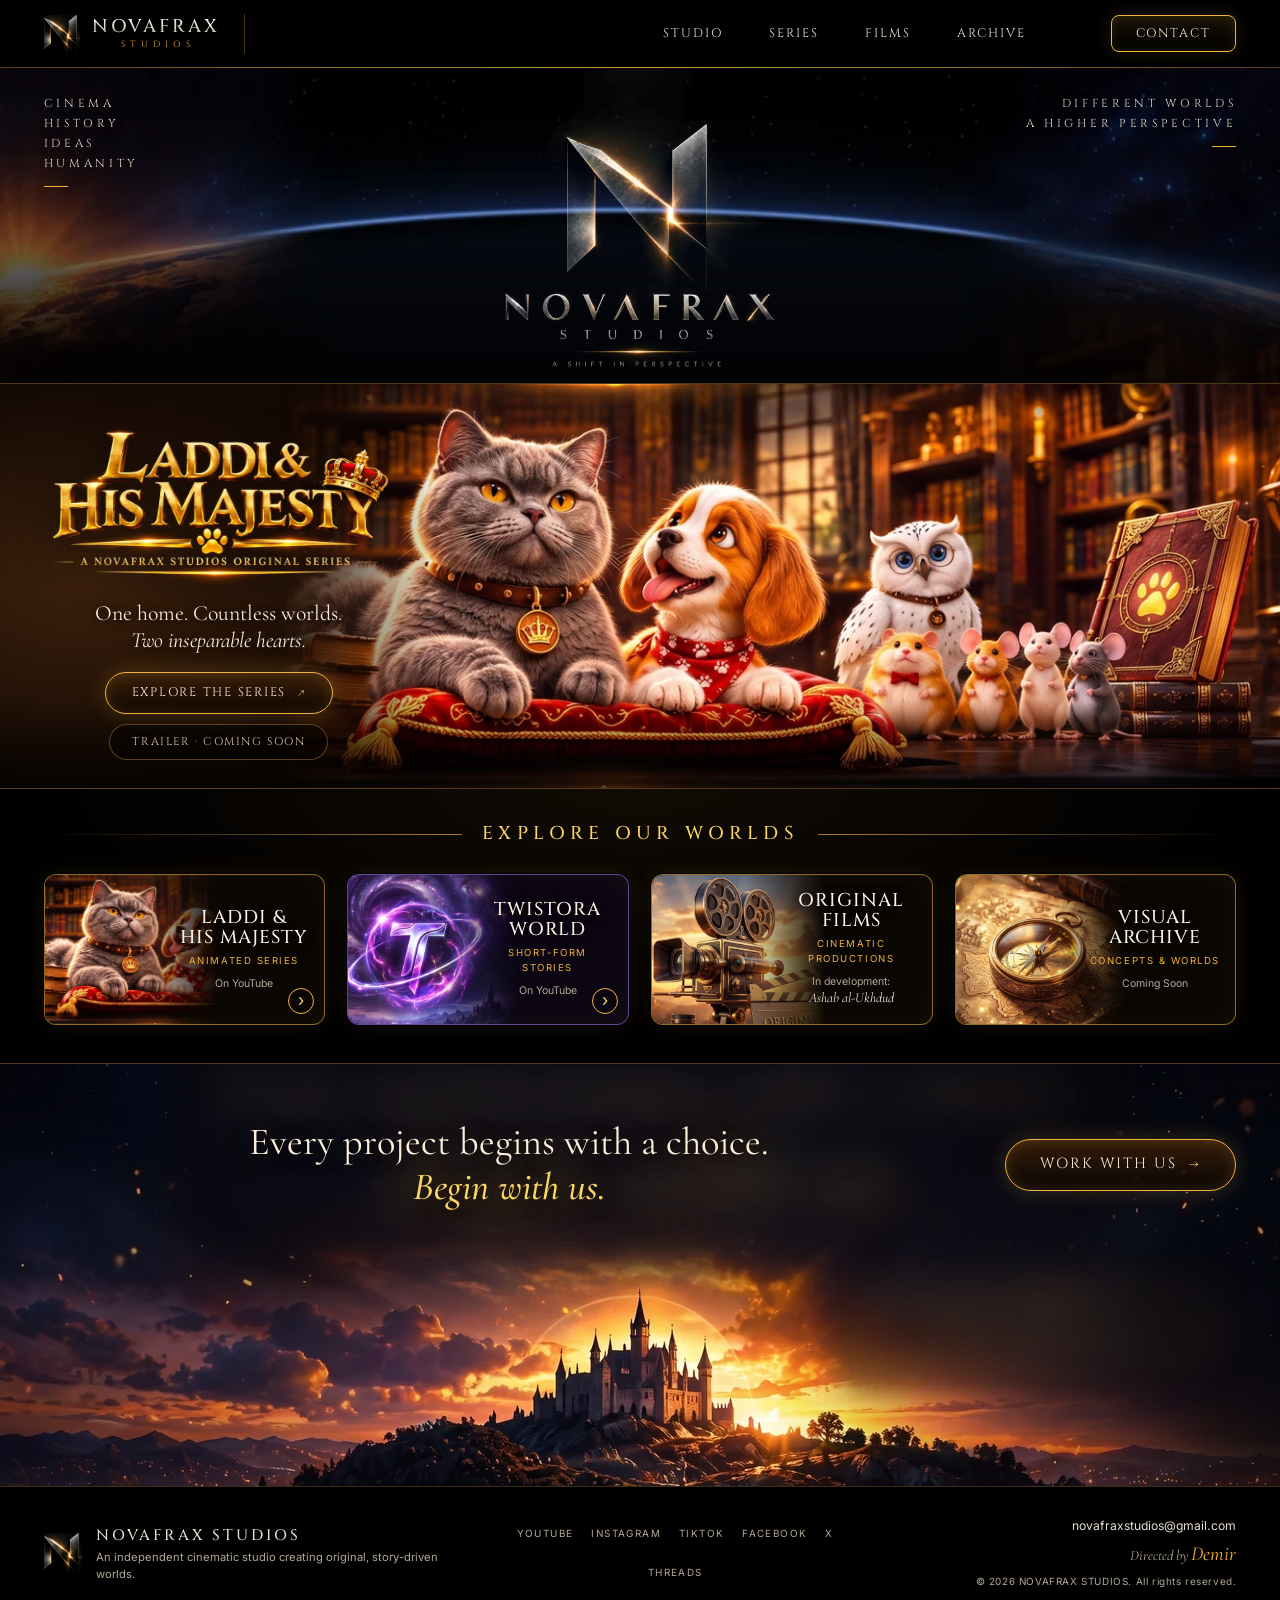
==== commit 0b481e17: "Link the Twistora World card to its YouTube channel Replace the Coming Soon placeholder with a card " ====
--- a/index.html
+++ b/index.html
@@ -79,10 +79,11 @@
           <span class="card-copy"><b class="card-name">LADDI &amp;<br>His Majesty</b><span class="card-kind">Animated Series</span><span class="card-meta">On YouTube</span></span>
           <span class="card-go" aria-hidden="true">›</span>
         </a>
-        <div class="card card-twistora" id="twistora">
+        <a class="card card-twistora" id="twistora" href="https://www.youtube.com/@TwistoraMediaOfficial" target="_blank" rel="noopener noreferrer">
           <img class="card-art" src="assets/comp/twistora-480.webp" srcset="assets/comp/twistora-480.webp 480w, assets/comp/twistora-768.webp 768w" sizes="(max-width:760px) 52vw, 14vw" width="480" height="478" alt="" loading="lazy" decoding="async">
-          <span class="card-copy"><b class="card-name">Twistora<br>World</b><span class="card-kind">Short-Form Stories</span><span class="card-meta">Coming Soon</span></span>
-        </div>
+          <span class="card-copy"><b class="card-name">Twistora<br>World</b><span class="card-kind">Short-Form Stories</span><span class="card-meta">On YouTube</span></span>
+          <span class="card-go" aria-hidden="true">›</span>
+        </a>
         <div class="card" id="films">
           <img class="card-art art-films" src="assets/comp/films-480.webp" srcset="assets/comp/films-480.webp 480w, assets/comp/films-768.webp 768w" sizes="(max-width:760px) 52vw, 14vw" width="480" height="584" alt="" loading="lazy" decoding="async">
           <span class="card-copy"><b class="card-name">Original<br>Films</b><span class="card-kind">Cinematic Productions</span><span class="card-meta">In development:<br><em>Ashab al-Ukhdud</em></span></span>
